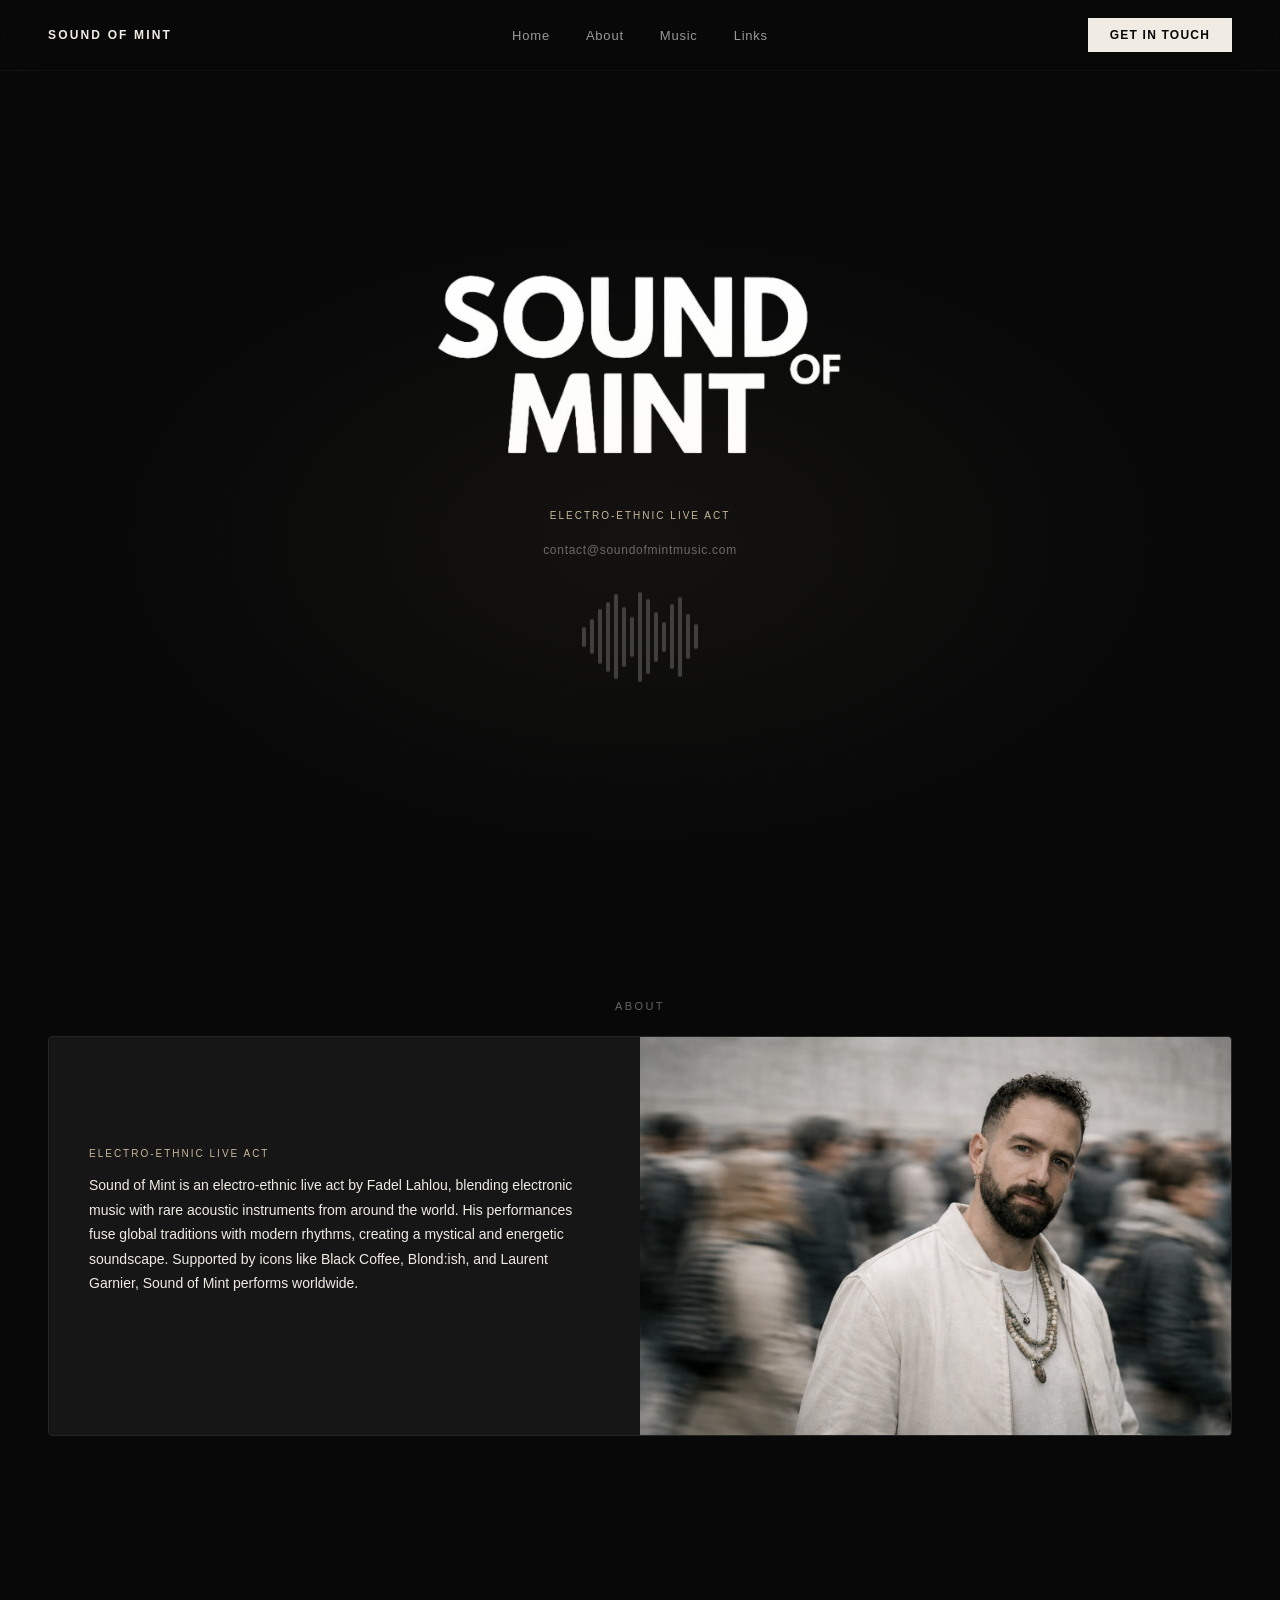
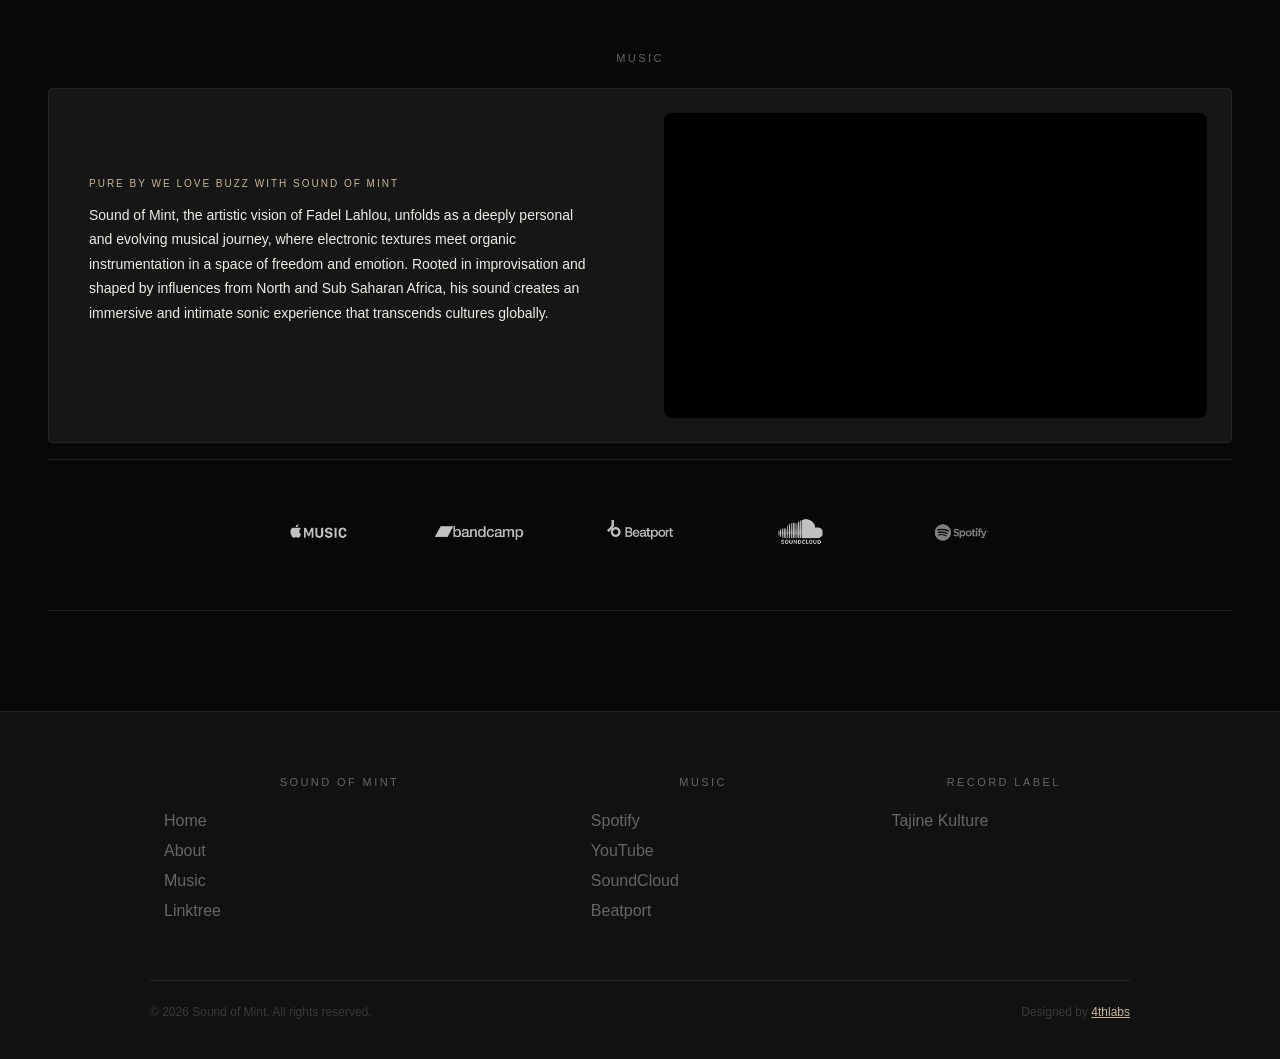
==== index.html @ 5bf294aa "Update index.html" ====
<!DOCTYPE html>
<html lang="en">
<head>
  <meta charset="UTF-8">
  <meta name="viewport" content="width=device-width, initial-scale=1.0">
  <title>Sound of Mint — Electro-Ethnic Live Act</title>
  <link rel="preconnect" href="[fonts.googleapis.com](https://fonts.googleapis.com)">
  <link href="[fonts.googleapis.com](https://fonts.googleapis.com/css2?family=Bebas+Neue&family=Syne:wght@400;600;700;800&family=DM+Sans:wght@300;400;500&display=swap)" rel="stylesheet">
  <style>
    :root {
      --black: #080808;
      --dark: #111111;
      --card: #161616;
      --border: #242424;
      --muted: #3a3a3a;
      --text-dim: #666;
      --text-mid: #999;
      --text: #cccccc;
      --white: #f0ece4;
      --accent: #c8b89a;
      --accent2: #a89070;
    }

    * { margin: 0; padding: 0; box-sizing: border-box; }
    html { scroll-behavior: smooth; }

    body {
      background: var(--black);
      color: var(--text);
      font-family: 'DM Sans', sans-serif;
      font-weight: 300;
      overflow-x: hidden;
    }

    /* Navigation */
    nav {
      position: fixed;
      top: 0; left: 0; right: 0;
      z-index: 100;
      display: flex;
      align-items: center;
      justify-content: space-between;
      padding: 18px 48px;
      backdrop-filter: blur(16px);
      border-bottom: 1px solid rgba(255,255,255,0.04);
    }

    .nav-logo {
      font-family: 'Syne', sans-serif;
      font-weight: 800;
      font-size: 12px;
      letter-spacing: 0.18em;
      text-transform: uppercase;
      color: var(--white);
    }

    .nav-links {
      display:flex;
      gap:36px;
      list-style:none;
      position:absolute;
      left:50%;
      transform:translateX(-50%);
    }

    .nav-links a {
      font-size: 13px;
      color: var(--text-mid);
      text-decoration: none;
      letter-spacing: 0.06em;
      transition: color 0.2s;
    }

    .nav-links a:hover { color: var(--white); }

    .nav-cta {
      font-family: 'Syne', sans-serif;
      font-size: 12px;
      font-weight: 700;
      letter-spacing: 0.1em;
      text-transform: uppercase;
      color: var(--black);
      background: var(--white);
      border: none;
      padding: 10px 22px;
      cursor: pointer;
      transition: background 0.2s;
    }

    .nav-cta:hover { background: var(--accent); }

    /* Hero Section */
    .hero {
      min-height: 100vh;
      display: flex;
      flex-direction: column;
      align-items: center;
      justify-content: center;
      text-align: center;
      padding: 120px 24px 80px;
      position: relative;
      overflow: hidden;
    }

    .hero::before {
      content: '';
      position: absolute;
      inset: 0;
      background: radial-gradient(ellipse 60% 50% at 50% 60%, rgba(200,184,154,0.06) 0%, transparent 70%);
      pointer-events: none;
    }

    .hero-logo{
      display:block;
      margin:0 auto 40px auto;
      max-width:420px;
      width:80%;
      height:auto;
    }

    .service-tag {
      font-size: 10px;
      letter-spacing: 0.2em;
      text-transform: uppercase;
      color: var(--accent);
      margin-bottom: 14px;
    }

    .hero-email {
      font-size: 12px;
      color: var(--text-dim);
      letter-spacing: 0.06em;
      margin-top: 8px;
    }

    .waveform-wrap {
      width: 100%;
      max-width: 700px;
      margin: 40px auto 0;
      display: flex;
      align-items: center;
      justify-content: center;
      gap: 4px;
      height: 80px;
    }

    .waveform-wrap .bar {
      width: 4px;
      border-radius: 2px;
      background: var(--muted);
      animation: wavePulse 1.4s ease-in-out infinite;
      transform-origin: bottom;
    }

    @keyframes wavePulse {
      0%, 100% { transform: scaleY(0.3); opacity: 0.4; }
      50% { transform: scaleY(1); opacity: 1; }
    }

    section { padding: 100px 48px; }

    .section-label {
      font-size: 11px;
      letter-spacing: 0.22em;
      text-transform: uppercase;
      color: var(--text-dim);
      margin-bottom: 24px;
      text-align: center;
    }

    .service-card {
      display: grid;
      grid-template-columns: 1fr 1fr;
      background: var(--card);
      border: 1px solid var(--border);
      border-radius: 4px;
      overflow: hidden;
      margin-bottom: 16px;
    }

    .service-content {
      padding: 48px 40px;
      display: flex;
      flex-direction: column;
      justify-content: center;
    }

    .service-card p {
      font-size: 14px;
      color: var(--white);
      line-height: 1.75;
      margin-bottom: 28px;
    }

    .service-image img {
      width: 100%;
      height: 100%;
      object-fit: cover;
      filter: grayscale(30%) contrast(1.1);
    }

    .music-video-wrap {
      display: flex;
      align-items: center;
      justify-content: center;
      padding: 24px;
    }

    .video-frame {
      width: 100%;
      aspect-ratio: 16 / 9;
      background: #000;
      border-radius: 8px;
      overflow: hidden;
      max-width: 900px;
    }

    .video-frame iframe {
      width: 100%;
      height: 100%;
      border: 0;
      display: block;
    }

    /* Logos Section */
    .logos-row {
      display: flex;
      justify-content: center;
      align-items: center;
      flex-wrap: wrap;
      gap: 48px;
      padding: 48px 0;
      border-top: 1px solid var(--border);
      border-bottom: 1px solid var(--border);
      text-align: center;
    }

    .logo-item {
      height: 50px;
      width: auto;
      max-width: 160px;
      object-fit: contain;
      opacity: 0.75;
      filter: grayscale(100%);
      transition: opacity 0.25s ease, filter 0.25s ease, transform 0.25s ease;
    }

    .logo-item:hover {
      opacity: 1;
      filter: grayscale(0%);
      transform: scale(1.06);
    }

    @media (max-width: 900px) {
      .logo-item { height: 36px; max-width: 130px; }
      .logos-row { gap: 32px; padding: 32px 0; }
      .service-card { grid-template-columns: 1fr; }
    }

    footer {
      background: var(--dark);
      border-top: 1px solid var(--border);
      padding: 64px 48px 40px;
    }

    .footer-inner {
      max-width: 980px;
      margin: 0 auto;
      display: grid;
      grid-template-columns: 1.5fr 1fr 1fr;
      gap: 48px;
      margin-bottom: 48px;
    }

    .footer-col ul { list-style: none; padding-left: 14px; }
    .footer-col li { margin-bottom: 12px; }
    .footer-col a { color: var(--text-dim); text-decoration: none; }
    .footer-col a:hover { color: var(--white); }

    .footer-bottom {
      max-width: 980px;
      margin: 0 auto;
      padding-top: 24px;
      border-top: 1px solid var(--border);
      display: flex;
      justify-content: space-between;
      align-items: center;
      flex-wrap: wrap;
      gap: 8px;
      font-size: 12px;
      color: var(--muted);
    }
  </style>
</head>
<body>
  <nav>
    <div class="nav-logo">Sound of Mint</div>
    <ul class="nav-links">
      <li><a href="#home">Home</a></li>
      <li><a href="#services">About</a></li>
      <li><a href="#about">Music</a></li>
      <li><a href="#contact">Links</a></li>
    </ul>
    <a href="mailto:contact@soundofmintmusic.com"><button class="nav-cta">Get in touch</button></a>
  </nav>

  <section class="hero" id="home">
    <img src="logo.png" alt="Sound of Mint Logo" class="hero-logo">
    <div class="service-tag">Electro-Ethnic Live Act</div>
    <p class="hero-email">contact@soundofmintmusic.com</p>
    <div class="waveform-wrap" id="waveform"></div>
  </section>

  <section id="services">
    <div class="section-label">About</div>
    <div class="service-card">
      <div class="service-content">
        <div class="service-tag">Electro-ethnic live act</div>
        <p>Sound of Mint is an electro-ethnic live act by Fadel Lahlou, blending electronic music with rare acoustic instruments from around the world. His performances fuse global traditions with modern rhythms, creating a mystical and energetic soundscape. Supported by icons like Black Coffee, Blond:ish, and Laurent Garnier, Sound of Mint performs worldwide.</p>
      </div>
      <div class="service-image"><img src="hero.jpg" alt="Sound of Mint live performance"></div>
    </div>
  </section>

  <section id="about">
    <div class="section-label">Music</div>
    <div class="service-card">
      <div class="service-content">
        <div class="service-tag">PURE by We Love Buzz with Sound of Mint</div>
        <p>Sound of Mint, the artistic vision of Fadel Lahlou, unfolds as a deeply personal and evolving musical journey, where electronic textures meet organic instrumentation in a space of freedom and emotion. Rooted in improvisation and shaped by influences from North and Sub Saharan Africa, his sound creates an immersive and intimate sonic experience that transcends cultures globally.</p>
      </div>

      <!-- ✅ YouTube video FIXED -->
      <div class="music-video-wrap">
        <div class="video-frame">
          <iframe
            src="[youtube.com](https://www.youtube.com/embed/8LpdvFeekeY?si=1sYmCp1GGV9LMG_S)"
            title="Sound of Mint Live performance (We Love Buzz)"
            frameborder="0"
            allow="accelerometer; autoplay; clipboard-write; encrypted-media; gyroscope; picture-in-picture; web-share"
            allowfullscreen>
          </iframe>
        </div>
      </div>
    </div>

    <div class="logos-row">
      <a href="[music.apple.com](https://music.apple.com/ke/artist/sound-of-mint/1411194972)" target="_blank"><img src="04.png" alt="Apple Music" class="logo-item"></a>
      <a href="[soundofmintmusic.bandcamp.com](https://soundofmintmusic.bandcamp.com/)" target="_blank"><img src="05.png" alt="Bandcamp" class="logo-item"></a>
      <a href="[beatport.com](https://www.beatport.com/artist/sound-of-mint/702845)" target="_blank"><img src="01.png" alt="Beatport" class="logo-item"></a>
      <a href="[soundcloud.com](https://soundcloud.com/soundofmint)" target="_blank"><img src="02.png" alt="SoundCloud" class="logo-item"></a>
      <a href="[open.spotify.com](https://open.spotify.com/artist/1YTxtF8PYrZhWBdqUE9cHz)" target="_blank"><img src="03.png" alt="Spotify" class="logo-item"></a>
    </div>
  </section>

  <footer id="contact">
    <div class="footer-inner">
      <div class="footer-col">
        <div class="section-label">Sound Of Mint</div>
        <ul>
          <li><a href="#home">Home</a></li>
          <li><a href="#services">About</a></li>
          <li><a href="#about">Music</a></li>
          <li><a href="[linktr.ee](https://linktr.ee/soundofmint)" target="_blank">Linktree</a></li>
        </ul>
      </div>
      <div class="footer-col">
        <div class="section-label">Music</div>
        <ul>
          <li><a href="[open.spotify.com](https://open.spotify.com/artist/1YTxtF8PYrZhWBdqUE9cHz)" target="_blank">Spotify</a></li>
          <li><a href="[youtube.com](https://www.youtube.com/c/SoundOfMint)" target="_blank">YouTube</a></li>
          <li><a href="[soundcloud.com](https://soundcloud.com/soundofmint)" target="_blank">SoundCloud</a></li>
          <li><a href="[beatport.com](https://www.beatport.com/artist/sound-of-mint/702845)" target="_blank">Beatport</a></li>
        </ul>
      </div>
      <div class="footer-col">
        <div class="section-label">Record Label</div>
        <ul><li><a href="[tajinekulture.com](https://tajinekulture.com)" target="_blank">Tajine Kulture</a></li></ul>
      </div>
    </div>
    <div class="footer-bottom">
      <p>© 2026 Sound of Mint. All rights reserved.</p>
      <p>Designed by <a href="[4thlabs.online](https://4thlabs.online)" target="_blank" style="color:#c8b89a;">4thlabs</a></p>
    </div>
  </footer>

  <script>
    const wf = document.getElementById('waveform');
    const heights = [20,35,55,70,85,60,40,90,75,50,30,65,80,45,25];
    heights.forEach((h,i)=>{
      const bar=document.createElement('div');
      bar.className='bar';
      bar.style.height=h+'px';
      bar.style.animationDelay=i*0.05+'s';
      wf.appendChild(bar);
    });
  </script>
</body>
</html>
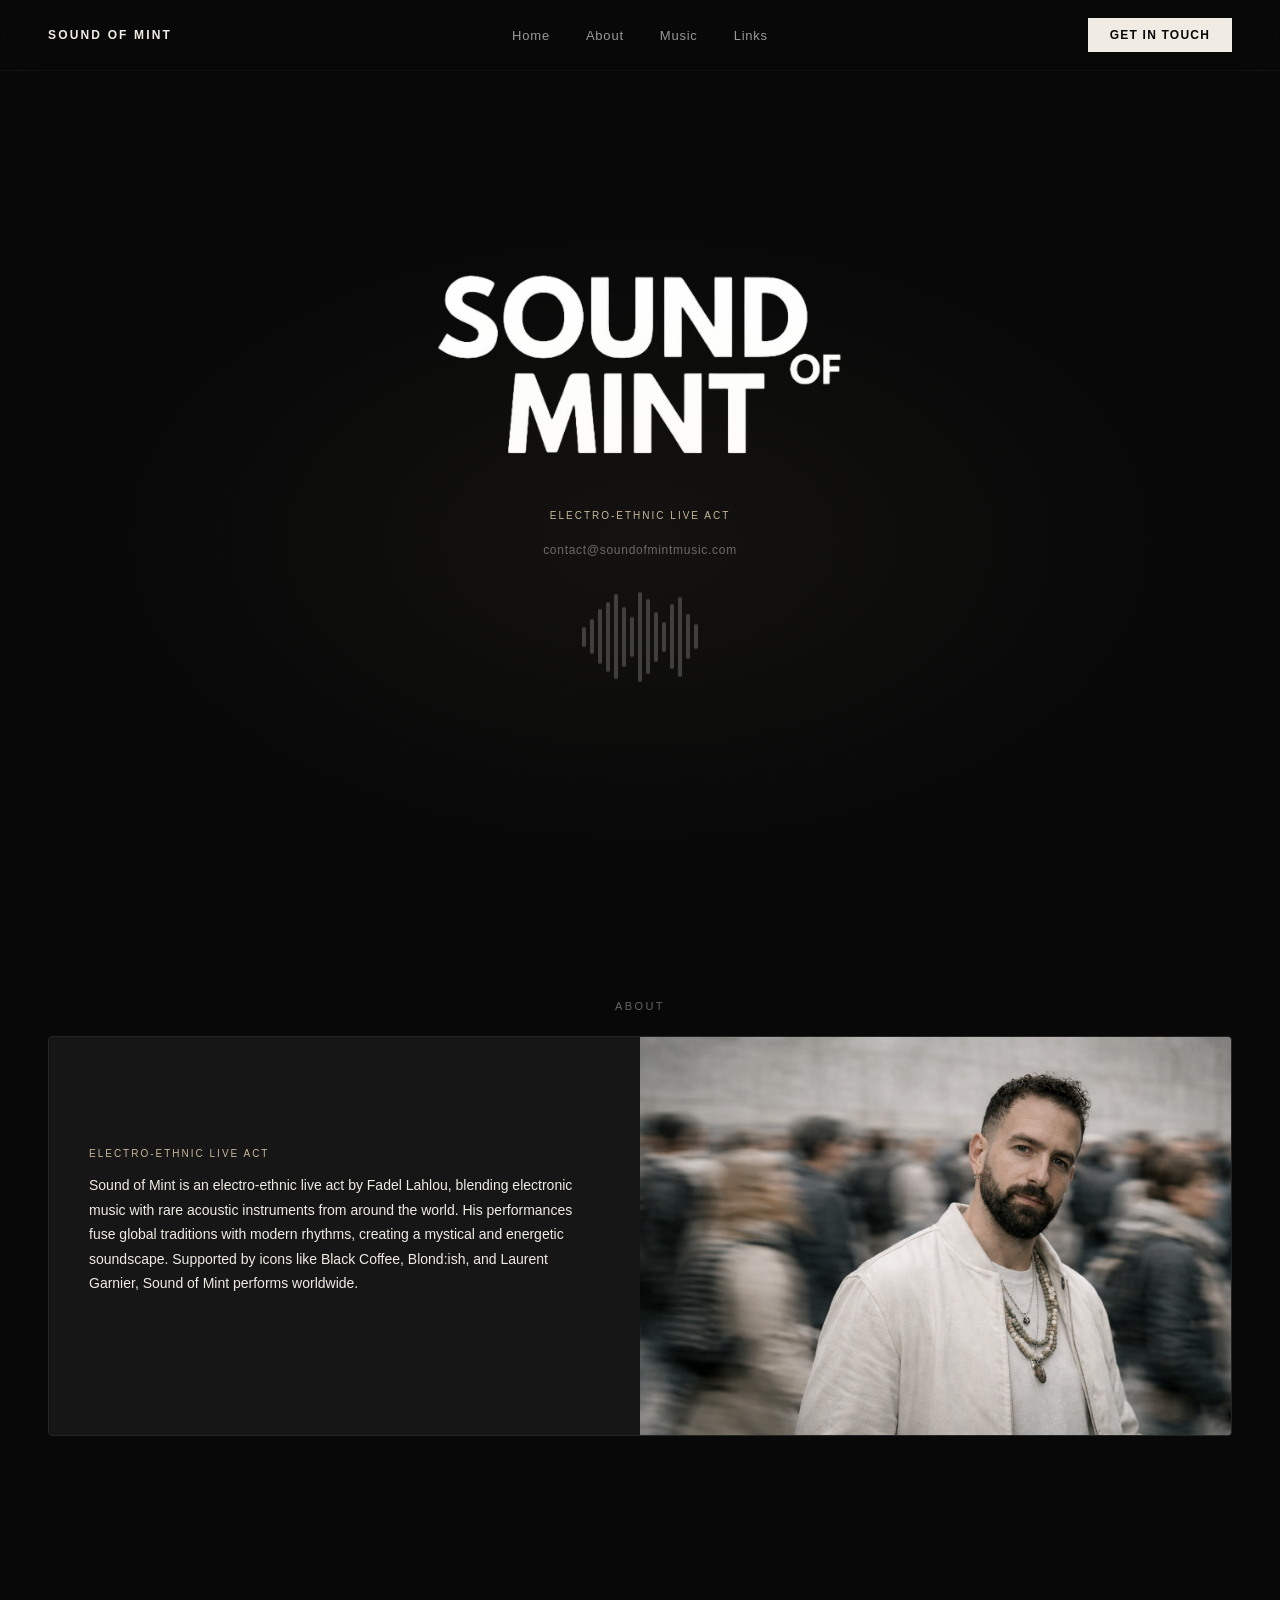
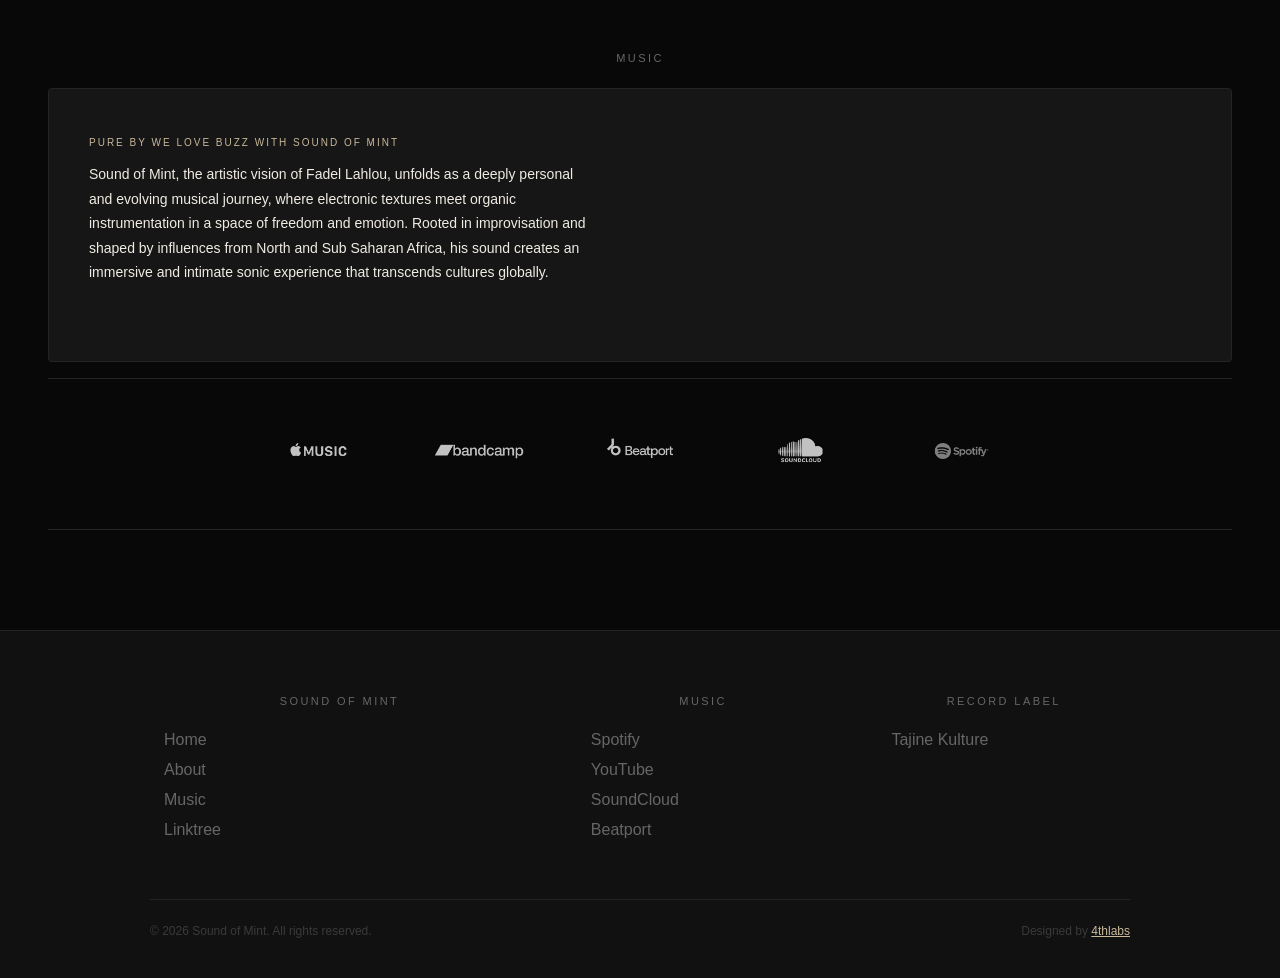
==== commit 61290a38: "Update index.html" ====
--- a/index.html
+++ b/index.html
@@ -329,17 +329,13 @@
         <div class="service-tag">PURE by We Love Buzz with Sound of Mint</div>
         <p>Sound of Mint, the artistic vision of Fadel Lahlou, unfolds as a deeply personal and evolving musical journey, where electronic textures meet organic instrumentation in a space of freedom and emotion. Rooted in improvisation and shaped by influences from North and Sub Saharan Africa, his sound creates an immersive and intimate sonic experience that transcends cultures globally.</p>
       </div>
-
-      <!-- ✅ YouTube video FIXED -->
-      <div class="music-video-wrap">
-        <div class="video-frame">
-          <iframe
-            src="[youtube.com](https://www.youtube.com/embed/8LpdvFeekeY?si=1sYmCp1GGV9LMG_S)"
-            title="Sound of Mint Live performance (We Love Buzz)"
-            frameborder="0"
-            allow="accelerometer; autoplay; clipboard-write; encrypted-media; gyroscope; picture-in-picture; web-share"
-            allowfullscreen>
-          </iframe>
+<iframe
+  src="https://www.youtube.com/embed/8LpdvFeekeY"
+  title="Sound of Mint Live performance (We Love Buzz)"
+  frameborder="0"
+  allow="accelerometer; autoplay; clipboard-write; encrypted-media; gyroscope; picture-in-picture; web-share"
+  allowfullscreen>
+</iframe>
         </div>
       </div>
     </div>
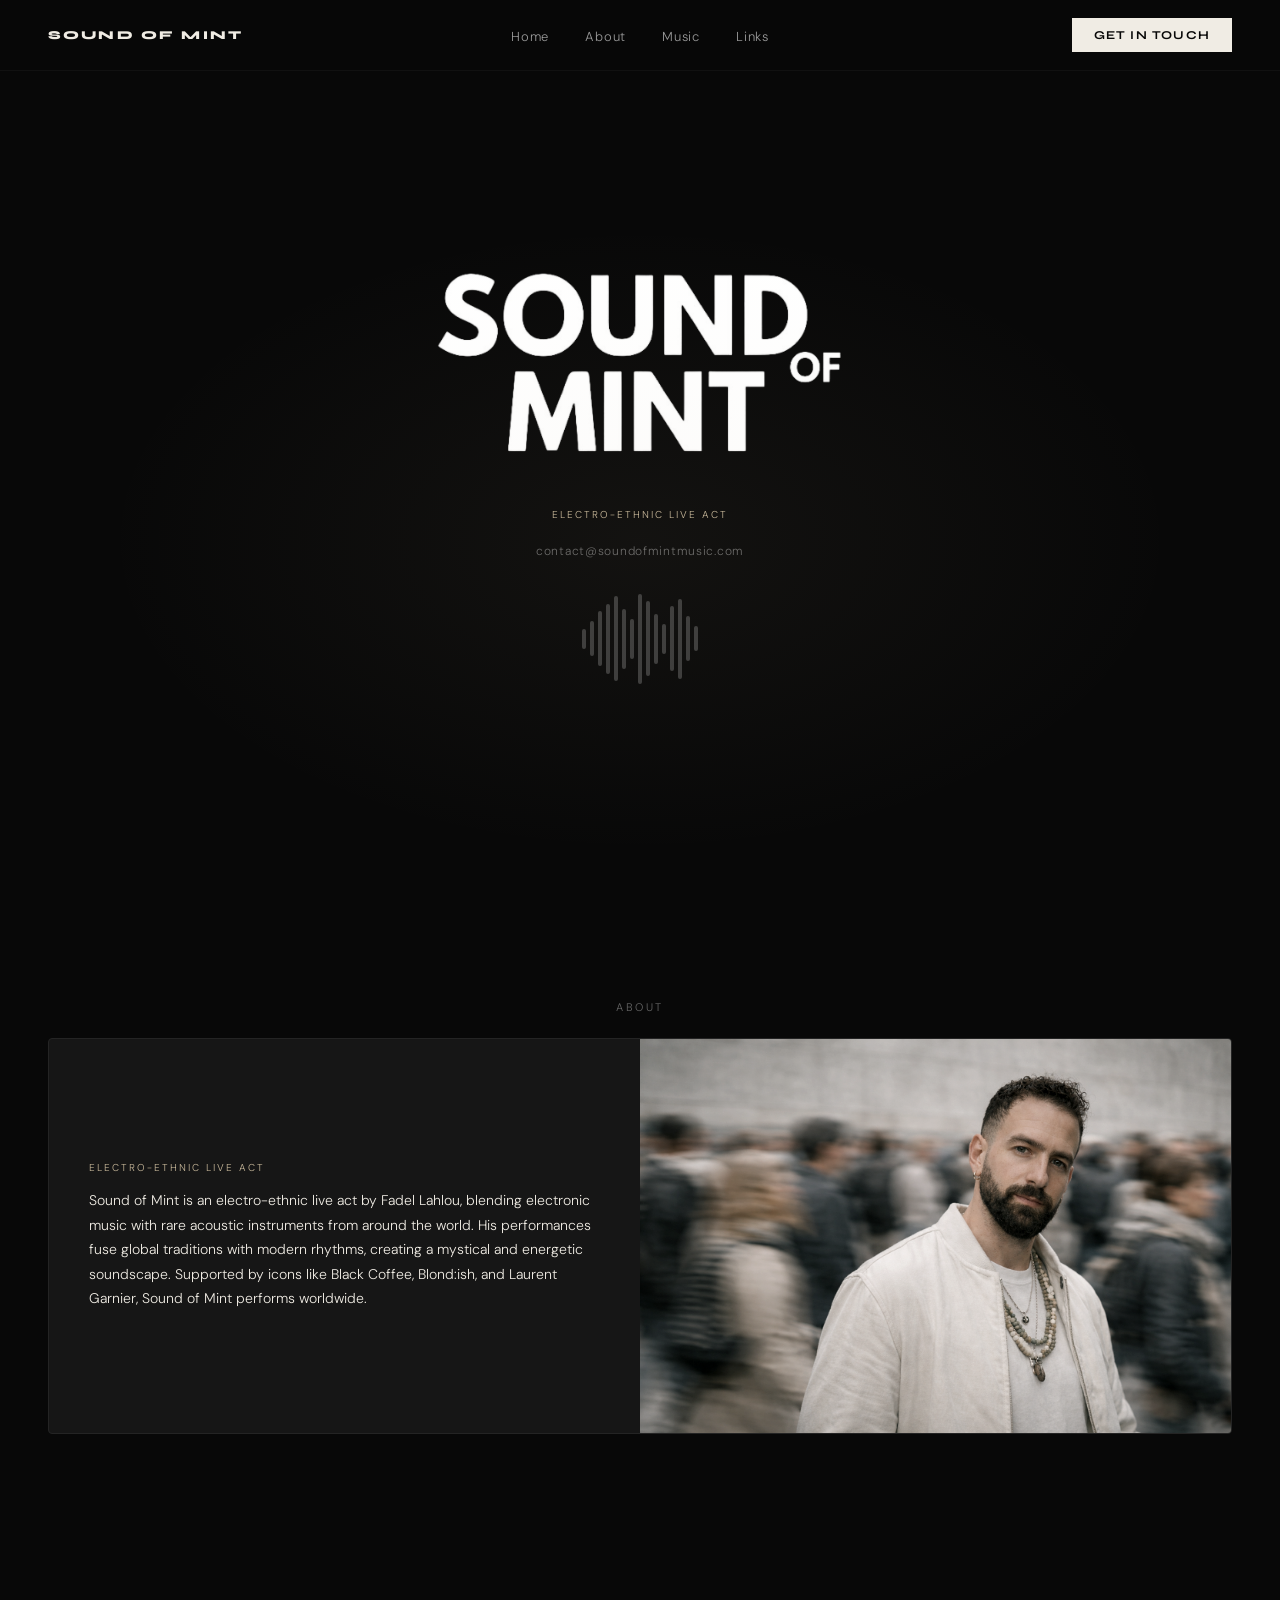
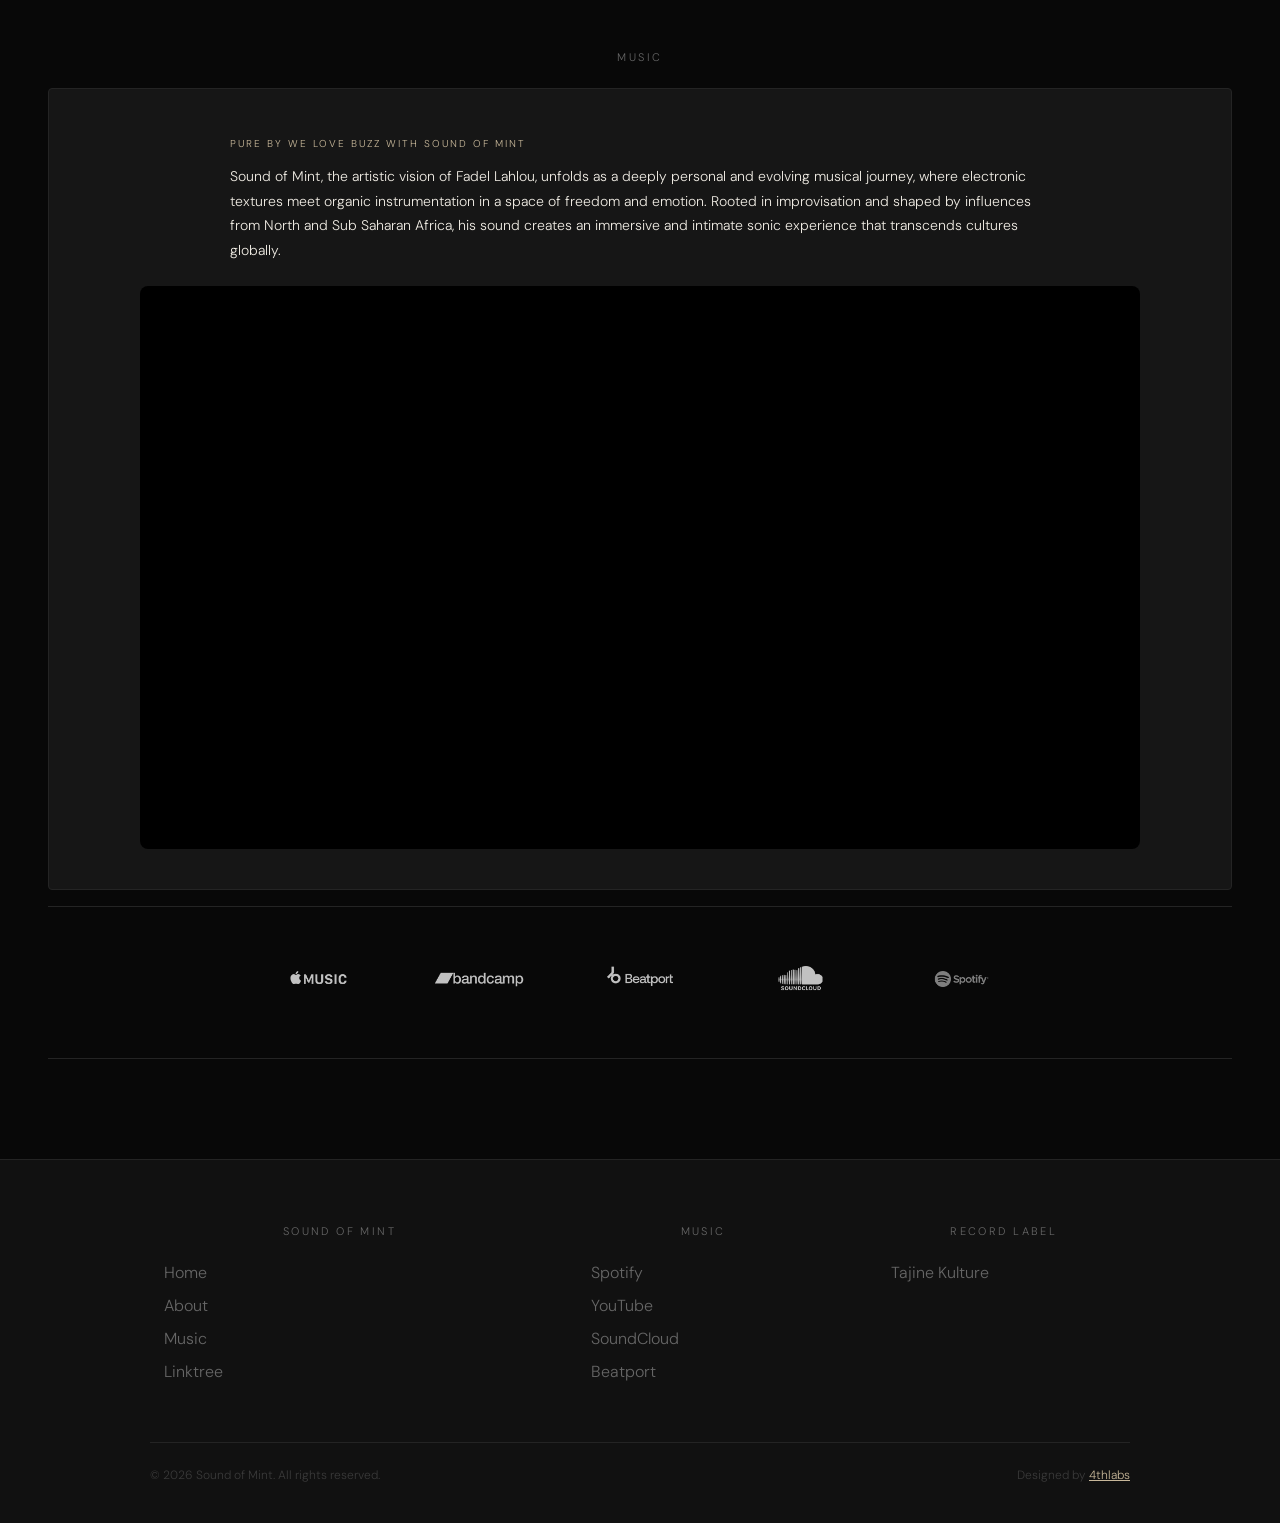
==== commit 8974d922: "Update index.html" ====
--- a/index.html
+++ b/index.html
@@ -3,9 +3,9 @@
 <head>
   <meta charset="UTF-8">
   <meta name="viewport" content="width=device-width, initial-scale=1.0">
-  <title>Sound of Mint — Electro-Ethnic Live Act</title>
-  <link rel="preconnect" href="[fonts.googleapis.com](https://fonts.googleapis.com)">
-  <link href="[fonts.googleapis.com](https://fonts.googleapis.com/css2?family=Bebas+Neue&family=Syne:wght@400;600;700;800&family=DM+Sans:wght@300;400;500&display=swap)" rel="stylesheet">
+  <title>Sound of Mint - Electro-Ethnic Live Act</title>
+  <link rel="preconnect" href="https://fonts.googleapis.com">
+  <link href="https://fonts.googleapis.com/css2?family=Bebas+Neue&family=Syne:wght@400;600;700;800&family=DM+Sans:wght@300;400;500&display=swap" rel="stylesheet">
   <style>
     :root {
       --black: #080808;
@@ -32,7 +32,6 @@
       overflow-x: hidden;
     }
 
-    /* Navigation */
     nav {
       position: fixed;
       top: 0; left: 0; right: 0;
@@ -43,6 +42,7 @@
       padding: 18px 48px;
       backdrop-filter: blur(16px);
       border-bottom: 1px solid rgba(255,255,255,0.04);
+      background: rgba(8, 8, 8, 0.7);
     }
 
     .nav-logo {
@@ -55,12 +55,12 @@
     }
 
     .nav-links {
-      display:flex;
-      gap:36px;
-      list-style:none;
-      position:absolute;
-      left:50%;
-      transform:translateX(-50%);
+      display: flex;
+      gap: 36px;
+      list-style: none;
+      position: absolute;
+      left: 50%;
+      transform: translateX(-50%);
     }
 
     .nav-links a {
@@ -89,7 +89,6 @@
 
     .nav-cta:hover { background: var(--accent); }
 
-    /* Hero Section */
     .hero {
       min-height: 100vh;
       display: flex;
@@ -110,12 +109,12 @@
       pointer-events: none;
     }
 
-    .hero-logo{
-      display:block;
-      margin:0 auto 40px auto;
-      max-width:420px;
-      width:80%;
-      height:auto;
+    .hero-logo {
+      display: block;
+      margin: 0 auto 40px auto;
+      max-width: 420px;
+      width: 80%;
+      height: auto;
     }
 
     .service-tag {
@@ -189,7 +188,7 @@
       font-size: 14px;
       color: var(--white);
       line-height: 1.75;
-      margin-bottom: 28px;
+      margin-bottom: 0;
     }
 
     .service-image img {
@@ -197,22 +196,34 @@
       height: 100%;
       object-fit: cover;
       filter: grayscale(30%) contrast(1.1);
+      display: block;
+    }
+
+    .music-card {
+      display: flex;
+      flex-direction: column;
+    }
+
+    .music-card .service-content {
+      max-width: 900px;
+      width: 100%;
+      margin: 0 auto;
+      padding-bottom: 24px;
     }
 
     .music-video-wrap {
-      display: flex;
-      align-items: center;
-      justify-content: center;
-      padding: 24px;
+      width: 100%;
+      padding: 0 40px 40px;
     }
 
     .video-frame {
       width: 100%;
+      max-width: 1000px;
+      margin: 0 auto;
       aspect-ratio: 16 / 9;
       background: #000;
       border-radius: 8px;
       overflow: hidden;
-      max-width: 900px;
     }
 
     .video-frame iframe {
@@ -222,7 +233,6 @@
       display: block;
     }
 
-    /* Logos Section */
     .logos-row {
       display: flex;
       justify-content: center;
@@ -251,12 +261,6 @@
       transform: scale(1.06);
     }
 
-    @media (max-width: 900px) {
-      .logo-item { height: 36px; max-width: 130px; }
-      .logos-row { gap: 32px; padding: 32px 0; }
-      .service-card { grid-template-columns: 1fr; }
-    }
-
     footer {
       background: var(--dark);
       border-top: 1px solid var(--border);
@@ -265,11 +269,10 @@
 
     .footer-inner {
       max-width: 980px;
-      margin: 0 auto;
+      margin: 0 auto 48px;
       display: grid;
       grid-template-columns: 1.5fr 1fr 1fr;
       gap: 48px;
-      margin-bottom: 48px;
     }
 
     .footer-col ul { list-style: none; padding-left: 14px; }
@@ -289,6 +292,69 @@
       gap: 8px;
       font-size: 12px;
       color: var(--muted);
+    }
+
+    @media (max-width: 900px) {
+      nav {
+        padding: 18px 20px;
+      }
+
+      .nav-links {
+        position: static;
+        transform: none;
+        gap: 20px;
+      }
+
+      .service-card {
+        grid-template-columns: 1fr;
+      }
+
+      .music-video-wrap {
+        padding: 0 20px 20px;
+      }
+
+      .logo-item {
+        height: 36px;
+        max-width: 130px;
+      }
+
+      .logos-row {
+        gap: 32px;
+        padding: 32px 0;
+      }
+
+      .footer-inner {
+        grid-template-columns: 1fr;
+        gap: 28px;
+      }
+    }
+
+    @media (max-width: 640px) {
+      nav {
+        flex-direction: column;
+        gap: 16px;
+      }
+
+      .nav-links {
+        flex-wrap: wrap;
+        justify-content: center;
+      }
+
+      section {
+        padding: 80px 20px;
+      }
+
+      .service-content {
+        padding: 32px 24px;
+      }
+
+      .music-card .service-content {
+        padding: 32px 24px 20px;
+      }
+
+      .nav-cta {
+        padding: 10px 18px;
+      }
     }
   </style>
 </head>
@@ -301,7 +367,9 @@
       <li><a href="#about">Music</a></li>
       <li><a href="#contact">Links</a></li>
     </ul>
-    <a href="mailto:contact@soundofmintmusic.com"><button class="nav-cta">Get in touch</button></a>
+    <a href="mailto:contact@soundofmintmusic.com">
+      <button class="nav-cta">Get in touch</button>
+    </a>
   </nav>
 
   <section class="hero" id="home">
@@ -318,34 +386,38 @@
         <div class="service-tag">Electro-ethnic live act</div>
         <p>Sound of Mint is an electro-ethnic live act by Fadel Lahlou, blending electronic music with rare acoustic instruments from around the world. His performances fuse global traditions with modern rhythms, creating a mystical and energetic soundscape. Supported by icons like Black Coffee, Blond:ish, and Laurent Garnier, Sound of Mint performs worldwide.</p>
       </div>
-      <div class="service-image"><img src="hero.jpg" alt="Sound of Mint live performance"></div>
+      <div class="service-image">
+        <img src="hero.jpg" alt="Sound of Mint live performance">
+      </div>
     </div>
   </section>
 
   <section id="about">
     <div class="section-label">Music</div>
-    <div class="service-card">
+    <div class="service-card music-card">
       <div class="service-content">
         <div class="service-tag">PURE by We Love Buzz with Sound of Mint</div>
         <p>Sound of Mint, the artistic vision of Fadel Lahlou, unfolds as a deeply personal and evolving musical journey, where electronic textures meet organic instrumentation in a space of freedom and emotion. Rooted in improvisation and shaped by influences from North and Sub Saharan Africa, his sound creates an immersive and intimate sonic experience that transcends cultures globally.</p>
       </div>
-<iframe
-  src="https://www.youtube.com/embed/8LpdvFeekeY"
-  title="Sound of Mint Live performance (We Love Buzz)"
-  frameborder="0"
-  allow="accelerometer; autoplay; clipboard-write; encrypted-media; gyroscope; picture-in-picture; web-share"
-  allowfullscreen>
-</iframe>
+
+      <div class="music-video-wrap">
+        <div class="video-frame">
+          <iframe
+            src="https://www.youtube.com/embed/8LpdvFeekeY?rel=0"
+            title="Sound of Mint Live performance (We Love Buzz)"
+            allow="accelerometer; autoplay; clipboard-write; encrypted-media; gyroscope; picture-in-picture; web-share"
+            allowfullscreen>
+          </iframe>
         </div>
       </div>
     </div>
 
     <div class="logos-row">
-      <a href="[music.apple.com](https://music.apple.com/ke/artist/sound-of-mint/1411194972)" target="_blank"><img src="04.png" alt="Apple Music" class="logo-item"></a>
-      <a href="[soundofmintmusic.bandcamp.com](https://soundofmintmusic.bandcamp.com/)" target="_blank"><img src="05.png" alt="Bandcamp" class="logo-item"></a>
-      <a href="[beatport.com](https://www.beatport.com/artist/sound-of-mint/702845)" target="_blank"><img src="01.png" alt="Beatport" class="logo-item"></a>
-      <a href="[soundcloud.com](https://soundcloud.com/soundofmint)" target="_blank"><img src="02.png" alt="SoundCloud" class="logo-item"></a>
-      <a href="[open.spotify.com](https://open.spotify.com/artist/1YTxtF8PYrZhWBdqUE9cHz)" target="_blank"><img src="03.png" alt="Spotify" class="logo-item"></a>
+      <a href="https://music.apple.com/ke/artist/sound-of-mint/1411194972" target="_blank" rel="noopener noreferrer"><img src="04.png" alt="Apple Music" class="logo-item"></a>
+      <a href="https://soundofmintmusic.bandcamp.com/" target="_blank" rel="noopener noreferrer"><img src="05.png" alt="Bandcamp" class="logo-item"></a>
+      <a href="https://www.beatport.com/artist/sound-of-mint/702845" target="_blank" rel="noopener noreferrer"><img src="01.png" alt="Beatport" class="logo-item"></a>
+      <a href="https://soundcloud.com/soundofmint" target="_blank" rel="noopener noreferrer"><img src="02.png" alt="SoundCloud" class="logo-item"></a>
+      <a href="https://open.spotify.com/artist/1YTxtF8PYrZhWBdqUE9cHz" target="_blank" rel="noopener noreferrer"><img src="03.png" alt="Spotify" class="logo-item"></a>
     </div>
   </section>
 
@@ -357,37 +429,43 @@
           <li><a href="#home">Home</a></li>
           <li><a href="#services">About</a></li>
           <li><a href="#about">Music</a></li>
-          <li><a href="[linktr.ee](https://linktr.ee/soundofmint)" target="_blank">Linktree</a></li>
+          <li><a href="https://linktr.ee/soundofmint" target="_blank" rel="noopener noreferrer">Linktree</a></li>
         </ul>
       </div>
+
       <div class="footer-col">
         <div class="section-label">Music</div>
         <ul>
-          <li><a href="[open.spotify.com](https://open.spotify.com/artist/1YTxtF8PYrZhWBdqUE9cHz)" target="_blank">Spotify</a></li>
-          <li><a href="[youtube.com](https://www.youtube.com/c/SoundOfMint)" target="_blank">YouTube</a></li>
-          <li><a href="[soundcloud.com](https://soundcloud.com/soundofmint)" target="_blank">SoundCloud</a></li>
-          <li><a href="[beatport.com](https://www.beatport.com/artist/sound-of-mint/702845)" target="_blank">Beatport</a></li>
+          <li><a href="https://open.spotify.com/artist/1YTxtF8PYrZhWBdqUE9cHz" target="_blank" rel="noopener noreferrer">Spotify</a></li>
+          <li><a href="https://www.youtube.com/c/SoundOfMint" target="_blank" rel="noopener noreferrer">YouTube</a></li>
+          <li><a href="https://soundcloud.com/soundofmint" target="_blank" rel="noopener noreferrer">SoundCloud</a></li>
+          <li><a href="https://www.beatport.com/artist/sound-of-mint/702845" target="_blank" rel="noopener noreferrer">Beatport</a></li>
         </ul>
       </div>
+
       <div class="footer-col">
         <div class="section-label">Record Label</div>
-        <ul><li><a href="[tajinekulture.com](https://tajinekulture.com)" target="_blank">Tajine Kulture</a></li></ul>
+        <ul>
+          <li><a href="https://tajinekulture.com" target="_blank" rel="noopener noreferrer">Tajine Kulture</a></li>
+        </ul>
       </div>
     </div>
+
     <div class="footer-bottom">
       <p>© 2026 Sound of Mint. All rights reserved.</p>
-      <p>Designed by <a href="[4thlabs.online](https://4thlabs.online)" target="_blank" style="color:#c8b89a;">4thlabs</a></p>
+      <p>Designed by <a href="https://4thlabs.online" target="_blank" rel="noopener noreferrer" style="color:#c8b89a;">4thlabs</a></p>
     </div>
   </footer>
 
   <script>
     const wf = document.getElementById('waveform');
-    const heights = [20,35,55,70,85,60,40,90,75,50,30,65,80,45,25];
-    heights.forEach((h,i)=>{
-      const bar=document.createElement('div');
-      bar.className='bar';
-      bar.style.height=h+'px';
-      bar.style.animationDelay=i*0.05+'s';
+    const heights = [20, 35, 55, 70, 85, 60, 40, 90, 75, 50, 30, 65, 80, 45, 25];
+
+    heights.forEach((h, i) => {
+      const bar = document.createElement('div');
+      bar.className = 'bar';
+      bar.style.height = h + 'px';
+      bar.style.animationDelay = i * 0.05 + 's';
       wf.appendChild(bar);
     });
   </script>
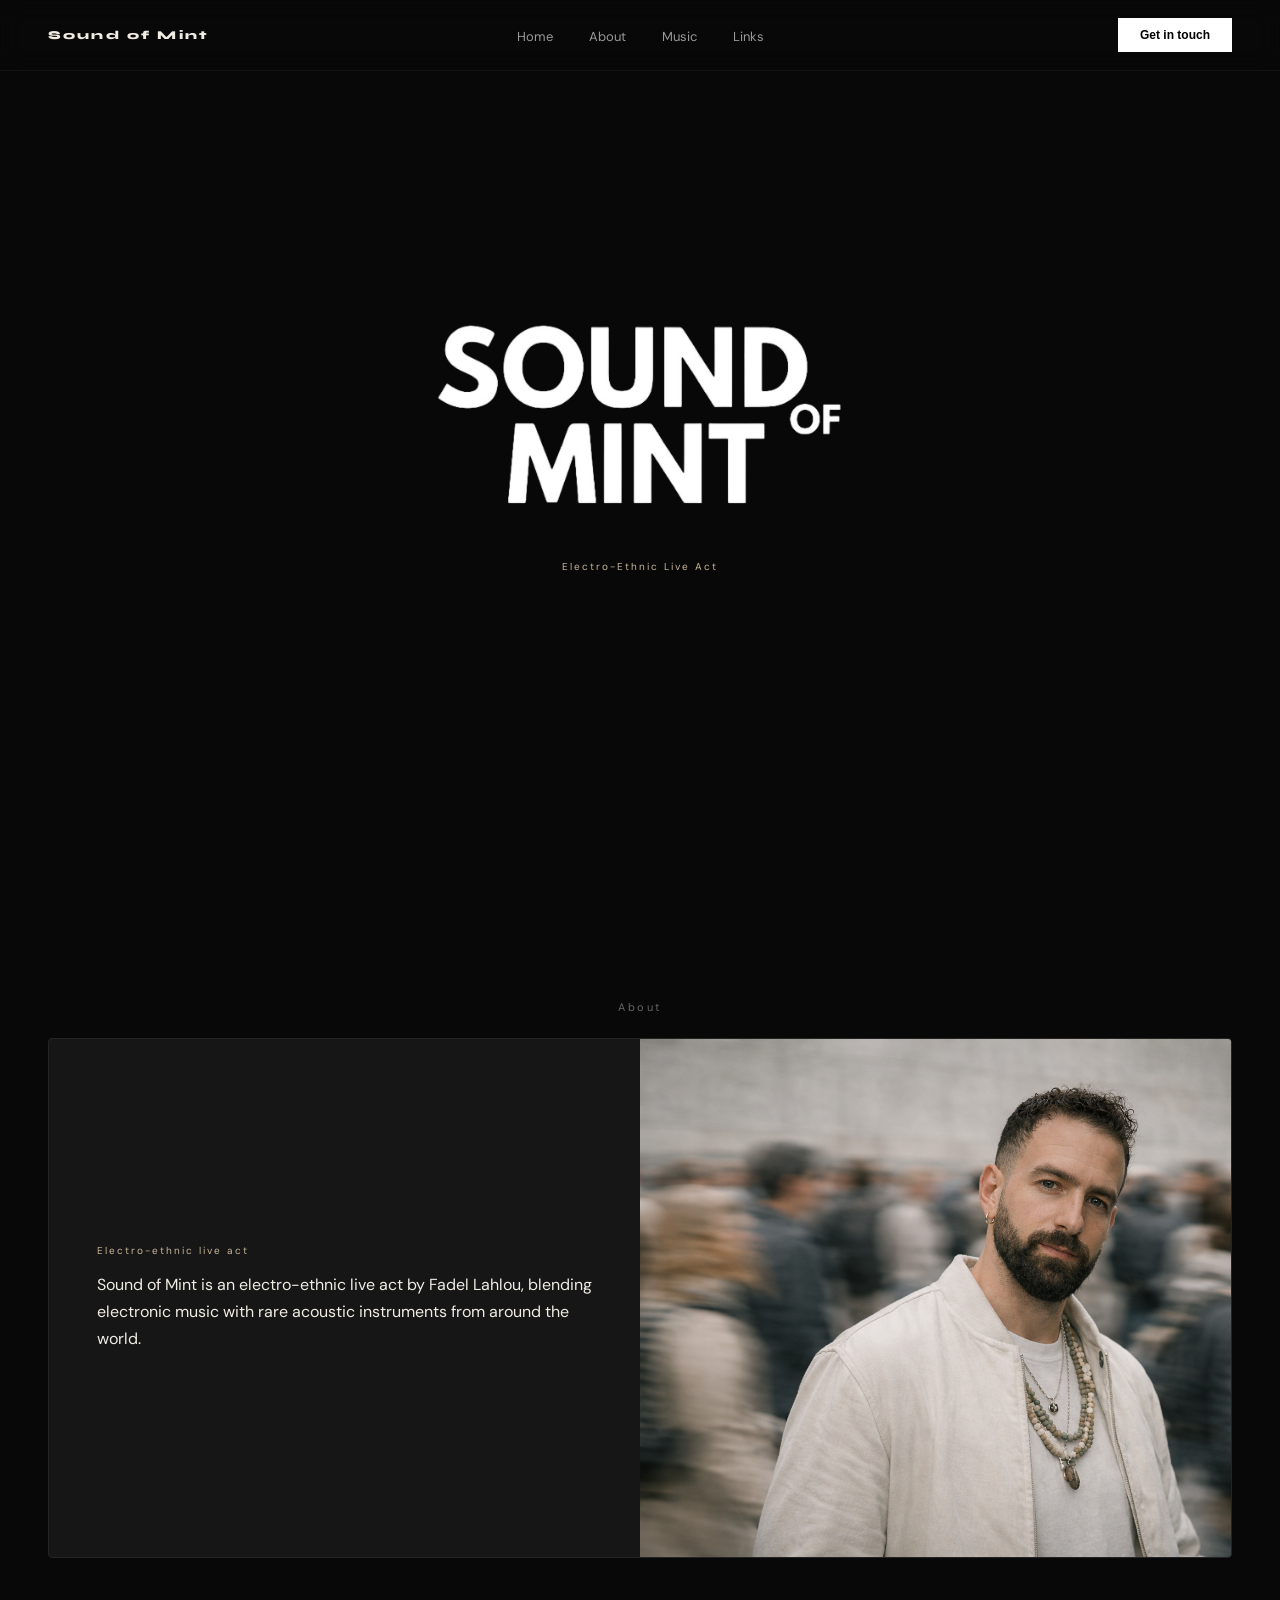
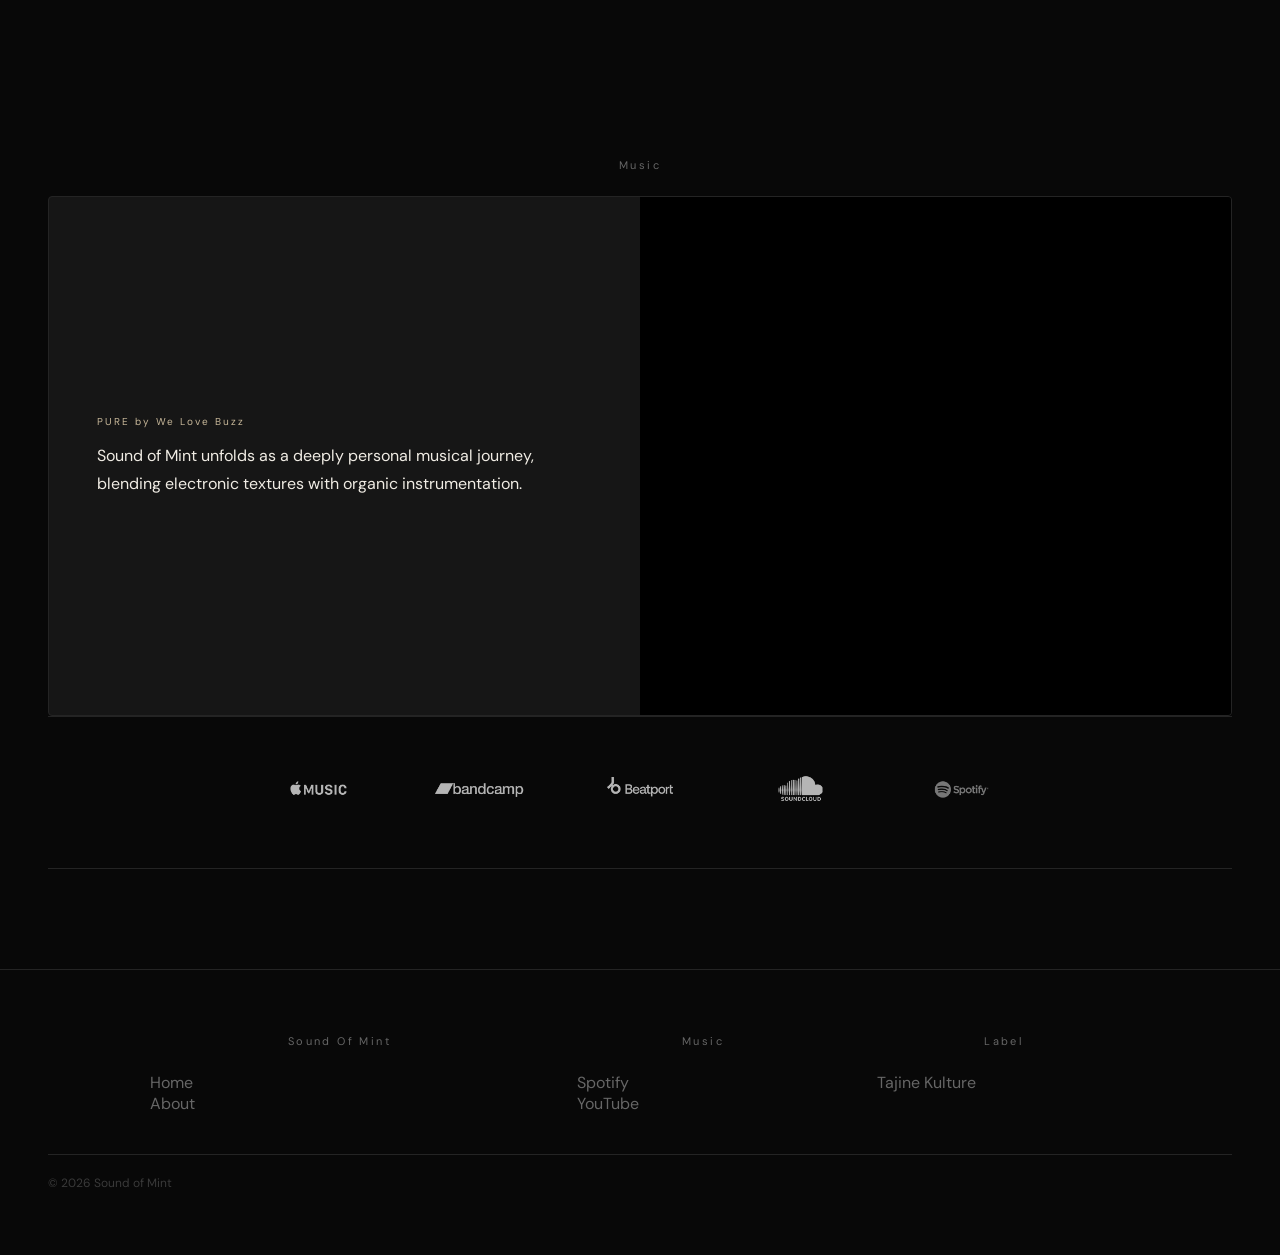
==== commit 0acd9724: "Update index.html" ====
--- a/index.html
+++ b/index.html
@@ -4,8 +4,10 @@
   <meta charset="UTF-8">
   <meta name="viewport" content="width=device-width, initial-scale=1.0">
   <title>Sound of Mint - Electro-Ethnic Live Act</title>
+
   <link rel="preconnect" href="https://fonts.googleapis.com">
-  <link href="https://fonts.googleapis.com/css2?family=Bebas+Neue&family=Syne:wght@400;600;700;800&family=DM+Sans:wght@300;400;500&display=swap" rel="stylesheet">
+  <link href="https://fonts.googleapis.com/css2?family=Syne:wght@400;600;700;800&family=DM+Sans:wght@300;400;500&display=swap" rel="stylesheet">
+
   <style>
     :root {
       --black: #080808;
@@ -18,456 +20,308 @@
       --text: #cccccc;
       --white: #f0ece4;
       --accent: #c8b89a;
-      --accent2: #a89070;
-    }
-
-    * { margin: 0; padding: 0; box-sizing: border-box; }
-    html { scroll-behavior: smooth; }
+    }
+
+    * { margin:0; padding:0; box-sizing:border-box; }
 
     body {
       background: var(--black);
       color: var(--text);
       font-family: 'DM Sans', sans-serif;
-      font-weight: 300;
-      overflow-x: hidden;
     }
 
     nav {
       position: fixed;
-      top: 0; left: 0; right: 0;
-      z-index: 100;
-      display: flex;
-      align-items: center;
-      justify-content: space-between;
-      padding: 18px 48px;
-      backdrop-filter: blur(16px);
-      border-bottom: 1px solid rgba(255,255,255,0.04);
-      background: rgba(8, 8, 8, 0.7);
+      top:0; left:0; right:0;
+      display:flex;
+      justify-content:space-between;
+      align-items:center;
+      padding:18px 48px;
+      backdrop-filter: blur(12px);
+      border-bottom:1px solid rgba(255,255,255,0.05);
+      z-index:100;
     }
 
     .nav-logo {
-      font-family: 'Syne', sans-serif;
-      font-weight: 800;
-      font-size: 12px;
-      letter-spacing: 0.18em;
-      text-transform: uppercase;
-      color: var(--white);
+      font-family:'Syne';
+      font-weight:800;
+      font-size:12px;
+      letter-spacing:.18em;
+      color:var(--white);
     }
 
     .nav-links {
-      display: flex;
-      gap: 36px;
-      list-style: none;
-      position: absolute;
-      left: 50%;
-      transform: translateX(-50%);
+      display:flex;
+      gap:36px;
+      list-style:none;
+      position:absolute;
+      left:50%;
+      transform:translateX(-50%);
     }
 
     .nav-links a {
-      font-size: 13px;
-      color: var(--text-mid);
-      text-decoration: none;
-      letter-spacing: 0.06em;
-      transition: color 0.2s;
-    }
-
-    .nav-links a:hover { color: var(--white); }
+      color:var(--text-mid);
+      text-decoration:none;
+      font-size:13px;
+    }
+
+    .nav-links a:hover { color:white; }
 
     .nav-cta {
-      font-family: 'Syne', sans-serif;
-      font-size: 12px;
-      font-weight: 700;
-      letter-spacing: 0.1em;
-      text-transform: uppercase;
-      color: var(--black);
-      background: var(--white);
-      border: none;
-      padding: 10px 22px;
-      cursor: pointer;
-      transition: background 0.2s;
-    }
-
-    .nav-cta:hover { background: var(--accent); }
+      background:white;
+      color:black;
+      border:none;
+      padding:10px 22px;
+      font-size:12px;
+      font-weight:700;
+      cursor:pointer;
+    }
+
+    section { padding:100px 48px; }
 
     .hero {
-      min-height: 100vh;
-      display: flex;
-      flex-direction: column;
-      align-items: center;
-      justify-content: center;
-      text-align: center;
-      padding: 120px 24px 80px;
-      position: relative;
-      overflow: hidden;
-    }
-
-    .hero::before {
-      content: '';
-      position: absolute;
-      inset: 0;
-      background: radial-gradient(ellipse 60% 50% at 50% 60%, rgba(200,184,154,0.06) 0%, transparent 70%);
-      pointer-events: none;
+      min-height:100vh;
+      display:flex;
+      flex-direction:column;
+      align-items:center;
+      justify-content:center;
+      text-align:center;
     }
 
     .hero-logo {
-      display: block;
-      margin: 0 auto 40px auto;
-      max-width: 420px;
-      width: 80%;
-      height: auto;
+      max-width:420px;
+      width:80%;
+      margin-bottom:40px;
     }
 
     .service-tag {
-      font-size: 10px;
-      letter-spacing: 0.2em;
-      text-transform: uppercase;
-      color: var(--accent);
-      margin-bottom: 14px;
-    }
-
-    .hero-email {
-      font-size: 12px;
-      color: var(--text-dim);
-      letter-spacing: 0.06em;
-      margin-top: 8px;
-    }
-
-    .waveform-wrap {
-      width: 100%;
-      max-width: 700px;
-      margin: 40px auto 0;
-      display: flex;
-      align-items: center;
-      justify-content: center;
-      gap: 4px;
-      height: 80px;
-    }
-
-    .waveform-wrap .bar {
-      width: 4px;
-      border-radius: 2px;
-      background: var(--muted);
-      animation: wavePulse 1.4s ease-in-out infinite;
-      transform-origin: bottom;
-    }
-
-    @keyframes wavePulse {
-      0%, 100% { transform: scaleY(0.3); opacity: 0.4; }
-      50% { transform: scaleY(1); opacity: 1; }
-    }
-
-    section { padding: 100px 48px; }
+      font-size:10px;
+      letter-spacing:.2em;
+      color:var(--accent);
+      margin-bottom:14px;
+    }
 
     .section-label {
-      font-size: 11px;
-      letter-spacing: 0.22em;
-      text-transform: uppercase;
-      color: var(--text-dim);
-      margin-bottom: 24px;
-      text-align: center;
-    }
+      text-align:center;
+      margin-bottom:24px;
+      font-size:11px;
+      letter-spacing:.22em;
+      color:var(--text-dim);
+    }
+
+    /* CARD */
 
     .service-card {
-      display: grid;
-      grid-template-columns: 1fr 1fr;
-      background: var(--card);
-      border: 1px solid var(--border);
-      border-radius: 4px;
-      overflow: hidden;
-      margin-bottom: 16px;
+      display:grid;
+      grid-template-columns:1fr 1fr;
+      background:var(--card);
+      border:1px solid var(--border);
+      border-radius:4px;
+      overflow:hidden;
+      min-height:520px;
     }
 
     .service-content {
-      padding: 48px 40px;
-      display: flex;
-      flex-direction: column;
-      justify-content: center;
-    }
-
-    .service-card p {
-      font-size: 14px;
-      color: var(--white);
-      line-height: 1.75;
-      margin-bottom: 0;
+      padding:56px 48px;
+      display:flex;
+      flex-direction:column;
+      justify-content:center;
+    }
+
+    .service-content p {
+      line-height:1.7;
+      color:var(--white);
     }
 
     .service-image img {
-      width: 100%;
-      height: 100%;
-      object-fit: cover;
-      filter: grayscale(30%) contrast(1.1);
-      display: block;
-    }
-
-    .music-card {
-      display: flex;
-      flex-direction: column;
-    }
-
-    .music-card .service-content {
-      max-width: 900px;
-      width: 100%;
-      margin: 0 auto;
-      padding-bottom: 24px;
-    }
+      width:100%;
+      height:100%;
+      object-fit:cover;
+    }
+
+    /* VIDEO RIGHT SIDE */
 
     .music-video-wrap {
-      width: 100%;
-      padding: 0 40px 40px;
+      position:relative;
+      width:100%;
+      height:100%;
+      background:black;
     }
 
     .video-frame {
-      width: 100%;
-      max-width: 1000px;
-      margin: 0 auto;
-      aspect-ratio: 16 / 9;
-      background: #000;
-      border-radius: 8px;
-      overflow: hidden;
+      position:absolute;
+      inset:0;
     }
 
     .video-frame iframe {
-      width: 100%;
-      height: 100%;
-      border: 0;
-      display: block;
-    }
+      width:100%;
+      height:100%;
+      border:0;
+    }
+
+    /* LOGOS */
 
     .logos-row {
-      display: flex;
-      justify-content: center;
-      align-items: center;
-      flex-wrap: wrap;
-      gap: 48px;
-      padding: 48px 0;
-      border-top: 1px solid var(--border);
-      border-bottom: 1px solid var(--border);
-      text-align: center;
+      display:flex;
+      justify-content:center;
+      gap:48px;
+      padding:48px 0;
+      border-top:1px solid var(--border);
+      border-bottom:1px solid var(--border);
+      flex-wrap:wrap;
     }
 
     .logo-item {
-      height: 50px;
-      width: auto;
-      max-width: 160px;
-      object-fit: contain;
-      opacity: 0.75;
-      filter: grayscale(100%);
-      transition: opacity 0.25s ease, filter 0.25s ease, transform 0.25s ease;
+      height:50px;
+      opacity:.7;
+      filter:grayscale(100%);
+      transition:.3s;
     }
 
     .logo-item:hover {
-      opacity: 1;
-      filter: grayscale(0%);
-      transform: scale(1.06);
+      opacity:1;
+      filter:none;
+      transform:scale(1.05);
     }
 
     footer {
-      background: var(--dark);
-      border-top: 1px solid var(--border);
-      padding: 64px 48px 40px;
+      padding:64px 48px;
+      border-top:1px solid var(--border);
     }
 
     .footer-inner {
-      max-width: 980px;
-      margin: 0 auto 48px;
-      display: grid;
-      grid-template-columns: 1.5fr 1fr 1fr;
-      gap: 48px;
-    }
-
-    .footer-col ul { list-style: none; padding-left: 14px; }
-    .footer-col li { margin-bottom: 12px; }
-    .footer-col a { color: var(--text-dim); text-decoration: none; }
-    .footer-col a:hover { color: var(--white); }
+      display:grid;
+      grid-template-columns:1.5fr 1fr 1fr;
+      gap:48px;
+      max-width:980px;
+      margin:0 auto;
+    }
+
+    .footer-col ul { list-style:none; }
+
+    .footer-col a {
+      color:var(--text-dim);
+      text-decoration:none;
+    }
+
+    .footer-col a:hover { color:white; }
 
     .footer-bottom {
-      max-width: 980px;
-      margin: 0 auto;
-      padding-top: 24px;
-      border-top: 1px solid var(--border);
-      display: flex;
-      justify-content: space-between;
-      align-items: center;
-      flex-wrap: wrap;
-      gap: 8px;
-      font-size: 12px;
-      color: var(--muted);
-    }
-
-    @media (max-width: 900px) {
-      nav {
-        padding: 18px 20px;
+      margin-top:40px;
+      border-top:1px solid var(--border);
+      padding-top:20px;
+      display:flex;
+      justify-content:space-between;
+      font-size:12px;
+      color:var(--muted);
+    }
+
+    /* MOBILE */
+
+    @media(max-width:900px) {
+      .service-card {
+        grid-template-columns:1fr;
       }
 
-      .nav-links {
-        position: static;
-        transform: none;
-        gap: 20px;
-      }
-
-      .service-card {
-        grid-template-columns: 1fr;
-      }
-
       .music-video-wrap {
-        padding: 0 20px 20px;
-      }
-
-      .logo-item {
-        height: 36px;
-        max-width: 130px;
-      }
-
-      .logos-row {
-        gap: 32px;
-        padding: 32px 0;
-      }
-
-      .footer-inner {
-        grid-template-columns: 1fr;
-        gap: 28px;
-      }
-    }
-
-    @media (max-width: 640px) {
-      nav {
-        flex-direction: column;
-        gap: 16px;
-      }
-
-      .nav-links {
-        flex-wrap: wrap;
-        justify-content: center;
-      }
-
-      section {
-        padding: 80px 20px;
-      }
-
-      .service-content {
-        padding: 32px 24px;
-      }
-
-      .music-card .service-content {
-        padding: 32px 24px 20px;
-      }
-
-      .nav-cta {
-        padding: 10px 18px;
+        height:320px;
       }
     }
   </style>
 </head>
+
 <body>
-  <nav>
-    <div class="nav-logo">Sound of Mint</div>
-    <ul class="nav-links">
-      <li><a href="#home">Home</a></li>
-      <li><a href="#services">About</a></li>
-      <li><a href="#about">Music</a></li>
-      <li><a href="#contact">Links</a></li>
-    </ul>
-    <a href="mailto:contact@soundofmintmusic.com">
-      <button class="nav-cta">Get in touch</button>
-    </a>
-  </nav>
-
-  <section class="hero" id="home">
-    <img src="logo.png" alt="Sound of Mint Logo" class="hero-logo">
-    <div class="service-tag">Electro-Ethnic Live Act</div>
-    <p class="hero-email">contact@soundofmintmusic.com</p>
-    <div class="waveform-wrap" id="waveform"></div>
-  </section>
-
-  <section id="services">
-    <div class="section-label">About</div>
-    <div class="service-card">
-      <div class="service-content">
-        <div class="service-tag">Electro-ethnic live act</div>
-        <p>Sound of Mint is an electro-ethnic live act by Fadel Lahlou, blending electronic music with rare acoustic instruments from around the world. His performances fuse global traditions with modern rhythms, creating a mystical and energetic soundscape. Supported by icons like Black Coffee, Blond:ish, and Laurent Garnier, Sound of Mint performs worldwide.</p>
+
+<nav>
+  <div class="nav-logo">Sound of Mint</div>
+  <ul class="nav-links">
+    <li><a href="#home">Home</a></li>
+    <li><a href="#services">About</a></li>
+    <li><a href="#about">Music</a></li>
+    <li><a href="#contact">Links</a></li>
+  </ul>
+  <a href="mailto:contact@soundofmintmusic.com">
+    <button class="nav-cta">Get in touch</button>
+  </a>
+</nav>
+
+<section class="hero" id="home">
+  <img src="logo.png" class="hero-logo">
+  <div class="service-tag">Electro-Ethnic Live Act</div>
+</section>
+
+<section id="services">
+  <div class="section-label">About</div>
+  <div class="service-card">
+    <div class="service-content">
+      <div class="service-tag">Electro-ethnic live act</div>
+      <p>
+        Sound of Mint is an electro-ethnic live act by Fadel Lahlou, blending electronic music with rare acoustic instruments from around the world.
+      </p>
+    </div>
+    <div class="service-image">
+      <img src="hero.jpg">
+    </div>
+  </div>
+</section>
+
+<section id="about">
+  <div class="section-label">Music</div>
+
+  <div class="service-card">
+    <div class="service-content">
+      <div class="service-tag">PURE by We Love Buzz</div>
+      <p>
+        Sound of Mint unfolds as a deeply personal musical journey, blending electronic textures with organic instrumentation.
+      </p>
+    </div>
+
+    <div class="music-video-wrap">
+      <div class="video-frame">
+        <iframe src="https://www.youtube.com/embed/8LpdvFeekeY?rel=0" allowfullscreen></iframe>
       </div>
-      <div class="service-image">
-        <img src="hero.jpg" alt="Sound of Mint live performance">
-      </div>
-    </div>
-  </section>
-
-  <section id="about">
-    <div class="section-label">Music</div>
-    <div class="service-card music-card">
-      <div class="service-content">
-        <div class="service-tag">PURE by We Love Buzz with Sound of Mint</div>
-        <p>Sound of Mint, the artistic vision of Fadel Lahlou, unfolds as a deeply personal and evolving musical journey, where electronic textures meet organic instrumentation in a space of freedom and emotion. Rooted in improvisation and shaped by influences from North and Sub Saharan Africa, his sound creates an immersive and intimate sonic experience that transcends cultures globally.</p>
-      </div>
-
-      <div class="music-video-wrap">
-        <div class="video-frame">
-          <iframe
-            src="https://www.youtube.com/embed/8LpdvFeekeY?rel=0"
-            title="Sound of Mint Live performance (We Love Buzz)"
-            allow="accelerometer; autoplay; clipboard-write; encrypted-media; gyroscope; picture-in-picture; web-share"
-            allowfullscreen>
-          </iframe>
-        </div>
-      </div>
-    </div>
-
-    <div class="logos-row">
-      <a href="https://music.apple.com/ke/artist/sound-of-mint/1411194972" target="_blank" rel="noopener noreferrer"><img src="04.png" alt="Apple Music" class="logo-item"></a>
-      <a href="https://soundofmintmusic.bandcamp.com/" target="_blank" rel="noopener noreferrer"><img src="05.png" alt="Bandcamp" class="logo-item"></a>
-      <a href="https://www.beatport.com/artist/sound-of-mint/702845" target="_blank" rel="noopener noreferrer"><img src="01.png" alt="Beatport" class="logo-item"></a>
-      <a href="https://soundcloud.com/soundofmint" target="_blank" rel="noopener noreferrer"><img src="02.png" alt="SoundCloud" class="logo-item"></a>
-      <a href="https://open.spotify.com/artist/1YTxtF8PYrZhWBdqUE9cHz" target="_blank" rel="noopener noreferrer"><img src="03.png" alt="Spotify" class="logo-item"></a>
-    </div>
-  </section>
-
-  <footer id="contact">
-    <div class="footer-inner">
-      <div class="footer-col">
-        <div class="section-label">Sound Of Mint</div>
-        <ul>
-          <li><a href="#home">Home</a></li>
-          <li><a href="#services">About</a></li>
-          <li><a href="#about">Music</a></li>
-          <li><a href="https://linktr.ee/soundofmint" target="_blank" rel="noopener noreferrer">Linktree</a></li>
-        </ul>
-      </div>
-
-      <div class="footer-col">
-        <div class="section-label">Music</div>
-        <ul>
-          <li><a href="https://open.spotify.com/artist/1YTxtF8PYrZhWBdqUE9cHz" target="_blank" rel="noopener noreferrer">Spotify</a></li>
-          <li><a href="https://www.youtube.com/c/SoundOfMint" target="_blank" rel="noopener noreferrer">YouTube</a></li>
-          <li><a href="https://soundcloud.com/soundofmint" target="_blank" rel="noopener noreferrer">SoundCloud</a></li>
-          <li><a href="https://www.beatport.com/artist/sound-of-mint/702845" target="_blank" rel="noopener noreferrer">Beatport</a></li>
-        </ul>
-      </div>
-
-      <div class="footer-col">
-        <div class="section-label">Record Label</div>
-        <ul>
-          <li><a href="https://tajinekulture.com" target="_blank" rel="noopener noreferrer">Tajine Kulture</a></li>
-        </ul>
-      </div>
-    </div>
-
-    <div class="footer-bottom">
-      <p>© 2026 Sound of Mint. All rights reserved.</p>
-      <p>Designed by <a href="https://4thlabs.online" target="_blank" rel="noopener noreferrer" style="color:#c8b89a;">4thlabs</a></p>
-    </div>
-  </footer>
-
-  <script>
-    const wf = document.getElementById('waveform');
-    const heights = [20, 35, 55, 70, 85, 60, 40, 90, 75, 50, 30, 65, 80, 45, 25];
-
-    heights.forEach((h, i) => {
-      const bar = document.createElement('div');
-      bar.className = 'bar';
-      bar.style.height = h + 'px';
-      bar.style.animationDelay = i * 0.05 + 's';
-      wf.appendChild(bar);
-    });
-  </script>
+    </div>
+  </div>
+
+  <div class="logos-row">
+    <a href="https://music.apple.com"><img src="04.png" class="logo-item"></a>
+    <a href="https://soundofmintmusic.bandcamp.com"><img src="05.png" class="logo-item"></a>
+    <a href="https://beatport.com"><img src="01.png" class="logo-item"></a>
+    <a href="https://soundcloud.com/soundofmint"><img src="02.png" class="logo-item"></a>
+    <a href="https://spotify.com"><img src="03.png" class="logo-item"></a>
+  </div>
+</section>
+
+<footer id="contact">
+  <div class="footer-inner">
+    <div class="footer-col">
+      <div class="section-label">Sound Of Mint</div>
+      <ul>
+        <li><a href="#home">Home</a></li>
+        <li><a href="#services">About</a></li>
+      </ul>
+    </div>
+
+    <div class="footer-col">
+      <div class="section-label">Music</div>
+      <ul>
+        <li><a href="https://spotify.com">Spotify</a></li>
+        <li><a href="https://youtube.com">YouTube</a></li>
+      </ul>
+    </div>
+
+    <div class="footer-col">
+      <div class="section-label">Label</div>
+      <ul>
+        <li><a href="https://tajinekulture.com">Tajine Kulture</a></li>
+      </ul>
+    </div>
+  </div>
+
+  <div class="footer-bottom">
+    <p>© 2026 Sound of Mint</p>
+  </div>
+</footer>
+
 </body>
 </html>
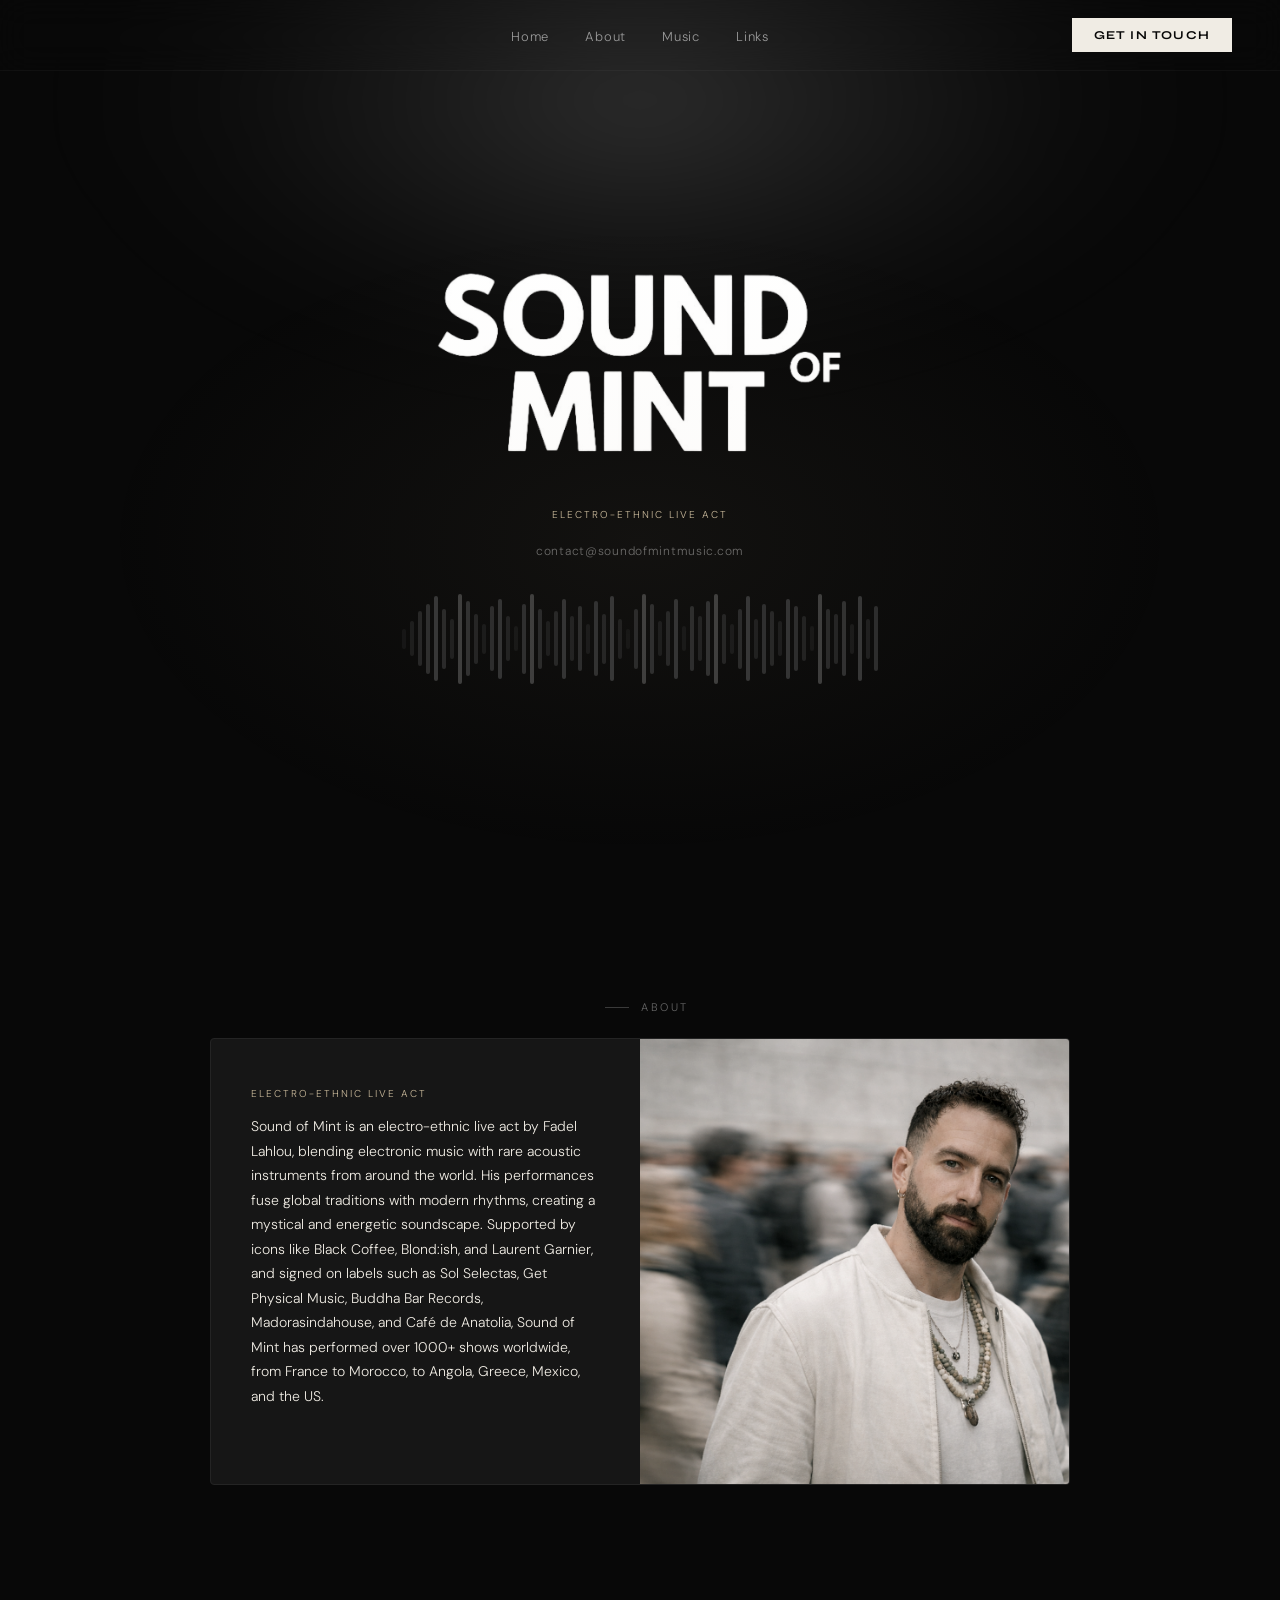
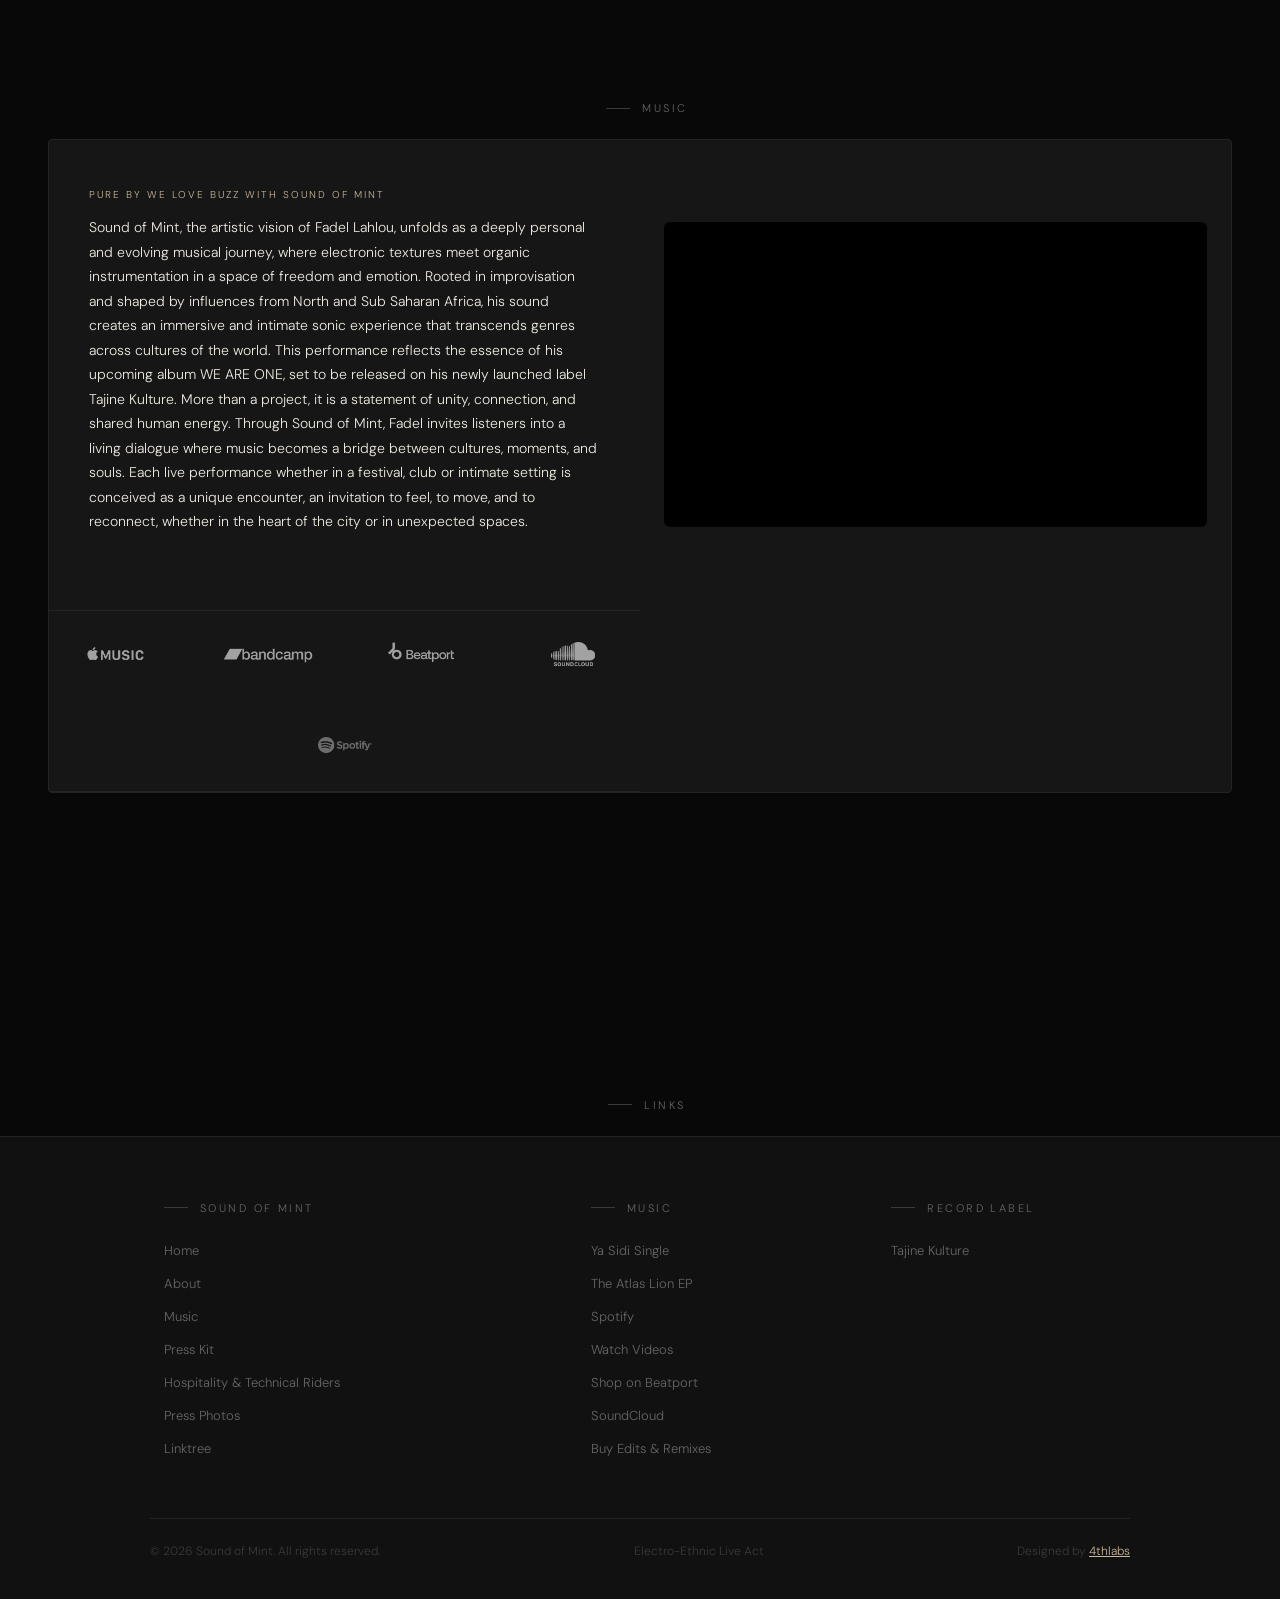
==== commit d7bfd2cb: "Update index.html" ====
--- a/index.html
+++ b/index.html
@@ -1,239 +1,456 @@
 <!DOCTYPE html>
 <html lang="en">
 <head>
-  <meta charset="UTF-8">
-  <meta name="viewport" content="width=device-width, initial-scale=1.0">
-  <title>Sound of Mint - Electro-Ethnic Live Act</title>
-
-  <link rel="preconnect" href="https://fonts.googleapis.com">
-  <link href="https://fonts.googleapis.com/css2?family=Syne:wght@400;600;700;800&family=DM+Sans:wght@300;400;500&display=swap" rel="stylesheet">
-
-  <style>
-    :root {
-      --black: #080808;
-      --dark: #111111;
-      --card: #161616;
-      --border: #242424;
-      --muted: #3a3a3a;
-      --text-dim: #666;
-      --text-mid: #999;
-      --text: #cccccc;
-      --white: #f0ece4;
-      --accent: #c8b89a;
-    }
-
-    * { margin:0; padding:0; box-sizing:border-box; }
-
-    body {
-      background: var(--black);
-      color: var(--text);
-      font-family: 'DM Sans', sans-serif;
-    }
-
-    nav {
-      position: fixed;
-      top:0; left:0; right:0;
-      display:flex;
-      justify-content:space-between;
-      align-items:center;
-      padding:18px 48px;
-      backdrop-filter: blur(12px);
-      border-bottom:1px solid rgba(255,255,255,0.05);
-      z-index:100;
-    }
-
-    .nav-logo {
-      font-family:'Syne';
-      font-weight:800;
-      font-size:12px;
-      letter-spacing:.18em;
-      color:var(--white);
-    }
-
-    .nav-links {
-      display:flex;
-      gap:36px;
-      list-style:none;
-      position:absolute;
-      left:50%;
-      transform:translateX(-50%);
-    }
-
-    .nav-links a {
-      color:var(--text-mid);
-      text-decoration:none;
-      font-size:13px;
-    }
-
-    .nav-links a:hover { color:white; }
-
-    .nav-cta {
-      background:white;
-      color:black;
-      border:none;
-      padding:10px 22px;
-      font-size:12px;
-      font-weight:700;
-      cursor:pointer;
-    }
-
-    section { padding:100px 48px; }
-
-    .hero {
-      min-height:100vh;
-      display:flex;
-      flex-direction:column;
-      align-items:center;
-      justify-content:center;
-      text-align:center;
-    }
-
-    .hero-logo {
-      max-width:420px;
-      width:80%;
-      margin-bottom:40px;
-    }
-
-    .service-tag {
-      font-size:10px;
-      letter-spacing:.2em;
-      color:var(--accent);
-      margin-bottom:14px;
-    }
-
-    .section-label {
-      text-align:center;
-      margin-bottom:24px;
-      font-size:11px;
-      letter-spacing:.22em;
-      color:var(--text-dim);
-    }
-
-    /* CARD */
-
-    .service-card {
-      display:grid;
-      grid-template-columns:1fr 1fr;
-      background:var(--card);
-      border:1px solid var(--border);
-      border-radius:4px;
-      overflow:hidden;
-      min-height:520px;
-    }
-
-    .service-content {
-      padding:56px 48px;
-      display:flex;
-      flex-direction:column;
-      justify-content:center;
-    }
-
-    .service-content p {
-      line-height:1.7;
-      color:var(--white);
-    }
-
-    .service-image img {
-      width:100%;
-      height:100%;
-      object-fit:cover;
-    }
-
-    /* VIDEO RIGHT SIDE */
-
-    .music-video-wrap {
-      position:relative;
-      width:100%;
-      height:100%;
-      background:black;
-    }
-
-    .video-frame {
-      position:absolute;
-      inset:0;
-    }
-
-    .video-frame iframe {
-      width:100%;
-      height:100%;
-      border:0;
-    }
-
-    /* LOGOS */
-
-    .logos-row {
-      display:flex;
-      justify-content:center;
-      gap:48px;
-      padding:48px 0;
-      border-top:1px solid var(--border);
-      border-bottom:1px solid var(--border);
-      flex-wrap:wrap;
-    }
-
-    .logo-item {
-      height:50px;
-      opacity:.7;
-      filter:grayscale(100%);
-      transition:.3s;
-    }
-
-    .logo-item:hover {
-      opacity:1;
-      filter:none;
-      transform:scale(1.05);
-    }
-
-    footer {
-      padding:64px 48px;
-      border-top:1px solid var(--border);
-    }
-
-    .footer-inner {
-      display:grid;
-      grid-template-columns:1.5fr 1fr 1fr;
-      gap:48px;
-      max-width:980px;
-      margin:0 auto;
-    }
-
-    .footer-col ul { list-style:none; }
-
-    .footer-col a {
-      color:var(--text-dim);
-      text-decoration:none;
-    }
-
-    .footer-col a:hover { color:white; }
-
-    .footer-bottom {
-      margin-top:40px;
-      border-top:1px solid var(--border);
-      padding-top:20px;
-      display:flex;
-      justify-content:space-between;
-      font-size:12px;
-      color:var(--muted);
-    }
-
-    /* MOBILE */
-
-    @media(max-width:900px) {
-      .service-card {
-        grid-template-columns:1fr;
-      }
-
-      .music-video-wrap {
-        height:320px;
-      }
-    }
-  </style>
+<meta charset="UTF-8">
+<meta name="viewport" content="width=device-width, initial-scale=1.0">
+<title>Sound of Mint — Electro-Ethnic Live Act</title>
+<link rel="preconnect" href="https://fonts.googleapis.com">
+<link href="https://fonts.googleapis.com/css2?family=Bebas+Neue&family=Syne:wght@400;600;700;800&family=DM+Sans:wght@300;400;500&display=swap" rel="stylesheet">
+<style>
+  :root {
+    --black: #080808;
+    --dark: #111111;
+    --card: #161616;
+    --border: #242424;
+    --muted: #3a3a3a;
+    --text-dim: #666;
+    --text-mid: #999;
+    --text: #cccccc;
+    --white: #f0ece4;
+    --accent: #c8b89a;
+    --accent2: #a89070;
+  }
+
+  * { margin: 0; padding: 0; box-sizing: border-box; }
+  html { scroll-behavior: smooth; }
+
+  body {
+    background: var(--black);
+    color: var(--text);
+    font-family: 'DM Sans', sans-serif;
+    font-weight: 300;
+    overflow-x: hidden;
+  }
+.music-logos{
+  margin-top: 28px;
+  width: 100%;
+  display: grid;
+  grid-template-columns: repeat(5, 1fr);
+  align-items: center;
+  justify-items: center;
+  gap: 28px;
+  padding: 32px 24px;
+  border-top: 1px solid var(--border);
+}
+
+.music-logos a{
+  width: 100%;
+  display: flex;
+  align-items: center;
+  justify-content: center;
+}
+
+.music-logos img.logo-item{
+  height: 30px;
+  width: auto;
+  max-width: 130px;
+  object-fit: contain;
+  opacity: 0.65;
+  filter: grayscale(100%);
+  transition: opacity 0.25s ease, filter 0.25s ease, transform 0.25s ease;
+}
+
+.music-logos img.logo-item:hover{
+  opacity: 1;
+  filter: grayscale(0%);
+  transform: scale(1.04);
+}
+
+@media (max-width: 900px){
+  .music-logos{
+    grid-template-columns: repeat(2, 1fr);
+    gap: 22px;
+    padding: 28px 18px;
+  }
+
+  .music-logos img.logo-item{
+    height: 26px;
+    max-width: 120px;
+  }
+}
+  nav {
+    position: fixed;
+    top: 0; left: 0; right: 0;
+    z-index: 100;
+    display: flex;
+    align-items: center;
+    justify-content: space-between;
+    padding: 18px 48px;
+    backdrop-filter: blur(16px);
+    border-bottom: 1px solid rgba(255,255,255,0.04);
+  }
+
+  .nav-logo {
+    font-family: 'Syne', sans-serif;
+    font-weight: 800;
+    font-size: 12px;
+    letter-spacing: 0.18em;
+    text-transform: uppercase;
+    color: var(--white);
+  }
+
+  .nav-links {
+    display:flex;
+    gap:36px;
+    list-style:none;
+    position:absolute;
+    left:50%;
+    transform:translateX(-50%);
+  }
+
+  .nav-links a {
+    font-family: 'DM Sans', sans-serif;
+    font-size: 13px;
+    color: var(--text-mid);
+    text-decoration: none;
+    letter-spacing: 0.06em;
+    transition: color 0.2s;
+  }
+
+  .nav-links a:hover { color: var(--white); }
+
+  .nav-cta {
+    font-family: 'Syne', sans-serif;
+    font-size: 12px;
+    font-weight: 700;
+    letter-spacing: 0.1em;
+    text-transform: uppercase;
+    color: var(--black);
+    background: var(--white);
+    border: none;
+    padding: 10px 22px;
+    cursor: pointer;
+    transition: background 0.2s, color 0.2s;
+  }
+
+  .nav-cta:hover { background: var(--accent); }
+
+  .hero {
+    min-height: 100vh;
+    display: flex;
+    flex-direction: column;
+    align-items: center;
+    justify-content: center;
+    text-align: center;
+    padding: 120px 24px 80px;
+    position: relative;
+    overflow: hidden;
+  }
+
+  .hero::before {
+    content: '';
+    position: absolute;
+    inset: 0;
+    background: radial-gradient(ellipse 60% 50% at 50% 60%, rgba(200,184,154,0.06) 0%, transparent 70%);
+    pointer-events: none;
+  }
+
+  .hero-email {
+    font-size: 12px;
+    color: var(--text-dim);
+    letter-spacing: 0.06em;
+    margin-top: 8px;
+  }
+
+  .waveform-wrap {
+    width: 100%;
+    max-width: 700px;
+    margin: 40px auto 0;
+    display: flex;
+    align-items: center;
+    justify-content: center;
+    gap: 4px;
+    height: 80px;
+  }
+
+  .waveform-wrap .bar {
+    width: 4px;
+    border-radius: 2px;
+    background: var(--muted);
+    animation: wavePulse 1.4s ease-in-out infinite;
+    transform-origin: bottom;
+  }
+
+  @keyframes wavePulse {
+    0%, 100% { transform: scaleY(0.3); opacity: 0.4; }
+    50% { transform: scaleY(1); opacity: 1; }
+  }
+
+  .logos-row {
+    padding: 48px 0;
+    border-top: 1px solid var(--border);
+    border-bottom: 1px solid var(--border);
+    display: flex;
+    align-items: center;
+    justify-content: center;
+    gap: 60px;
+    flex-wrap: wrap;
+  }
+
+  section { padding: 100px 48px; }
+
+  .section-label{
+    font-family: 'DM Sans', sans-serif;
+    font-size: 11px;
+    letter-spacing: 0.22em;
+    text-transform: uppercase;
+    color: var(--text-dim);
+    margin-bottom: 24px;
+    display:flex;
+    align-items:center;
+    gap:12px;
+    padding-left:14px;
+  }
+
+  .section-label::before{
+    content:"";
+    width:24px;
+    height:1px;
+    background: var(--muted);
+  }
+
+  .services-inner {
+    max-width: 860px;
+    margin: 0 auto;
+  }
+
+  .service-card {
+    display: grid;
+    grid-template-columns: 1fr 1fr;
+    background: var(--card);
+    border: 1px solid var(--border);
+    border-radius: 4px;
+    overflow: hidden;
+    transition: border-color 0.3s;
+    margin-bottom: 16px;
+  }
+
+  .service-card:hover { border-color: var(--accent2); }
+
+  .service-content {
+    padding: 48px 40px;
+    display: flex;
+    flex-direction: column;
+    justify-content: center;
+  }
+
+  .service-tag {
+    font-family: 'DM Sans', sans-serif;
+    font-size: 10px;
+    letter-spacing: 0.2em;
+    text-transform: uppercase;
+    color: var(--accent);
+    margin-bottom: 14px;
+  }
+
+  .service-card p {
+    font-size: 14px;
+    color: var(--white);
+    line-height: 1.75;
+    margin-bottom: 28px;
+  }
+
+  .service-image {
+    position: relative;
+    overflow: hidden;
+  }
+
+  .service-image img {
+    width: 100%;
+    height: 100%;
+    object-fit: cover;
+    display: block;
+    filter: grayscale(30%) contrast(1.1);
+    transition: transform 0.5s;
+  }
+
+  footer {
+    background: var(--dark);
+    border-top: 1px solid var(--border);
+    padding: 64px 48px 40px;
+  }
+
+  .footer-inner {
+    max-width: 980px;
+    margin: 0 auto;
+    display: grid;
+    grid-template-columns: 1.5fr 1fr 1fr;
+    gap: 48px;
+    margin-bottom: 48px;
+  }
+
+  .footer-col ul {
+    list-style: none;
+    padding-left: 14px;
+  }
+
+  .footer-col ul li {
+    margin-bottom: 12px;
+  }
+
+  .footer-col ul li a {
+    font-size: 13px;
+    color: var(--text-dim);
+    text-decoration: none;
+    transition: color 0.2s;
+  }
+
+  .footer-col ul li a:hover { color: var(--white); }
+
+  .footer-bottom {
+    max-width: 980px;
+    margin: 0 auto;
+    padding-top: 24px;
+    border-top: 1px solid var(--border);
+    display: flex;
+    justify-content: space-between;
+    align-items: center;
+  }
+
+  .footer-bottom p {
+    font-size: 12px;
+    color: var(--muted);
+  }
+
+  .fade-up {
+    opacity: 0;
+    transform: translateY(30px);
+    transition: opacity 0.7s ease, transform 0.7s ease;
+  }
+
+  .fade-up.visible {
+    opacity: 1;
+    transform: translateY(0);
+  }
+
+  .top-light {
+    position: fixed;
+    top: 0;
+    left: 0;
+    width: 100%;
+    height: 400px;
+    pointer-events: none;
+    z-index: 0;
+    overflow: hidden;
+  }
+
+  .top-light::before{
+    content:"";
+    position:absolute;
+    top:-200px;
+    left:50%;
+    transform:translateX(-50%);
+    width:1200px;
+    height:600px;
+    background: radial-gradient(
+      ellipse at center,
+      rgba(255,255,255,0.15) 0%,
+      rgba(255,255,255,0.08) 25%,
+      rgba(255,255,255,0.02) 50%,
+      transparent 70%
+    );
+    filter: blur(40px);
+    animation: shineMove 8s ease-in-out infinite;
+  }
+
+  @keyframes shineMove{
+    0%{ transform:translateX(-50%) scale(1); opacity:0.6; }
+    50%{ transform:translateX(-48%) scale(1.05); opacity:1; }
+    100%{ transform:translateX(-52%) scale(1); opacity:0.6; }
+  }
+
+  .hero-logo{
+    display:block;
+    margin:0 auto 40px auto;
+    max-width:420px;
+    width:80%;
+    height:auto;
+  }
+.music-feature{
+  grid-template-columns: 1fr 1.2fr;
+  align-items: stretch;
+}
+
+.music-video-wrap{
+  display: flex;
+  align-items: center;
+  justify-content: center;
+  padding: 24px;
+}
+
+.video-frame{
+  width: 100%;
+  aspect-ratio: 16 / 9;
+  background: #000;
+  border-radius: 6px;
+  overflow: hidden;
+}
+
+.video-frame iframe{
+  width: 100%;
+  height: 100%;
+  border: 0;
+}
+
+.service-content{
+  max-width: 620px;
+}
+
+@media (max-width: 900px){
+  .music-feature{
+    grid-template-columns: 1fr;
+  }
+
+  .music-video-wrap{
+    padding: 0;
+    margin-top: 20px;
+  }
+}
+  .logos-row img.logo-item {
+    height: 50px;
+    width: auto;
+    display: block;
+    object-fit: contain;
+    opacity: 0.6;
+    filter: grayscale(100%);
+    transition: filter 0.3s;
+  }
+
+  .logos-row img.logo-item:hover {
+    filter: none;
+  }
+
+  @media (max-width:1024px){
+    .hero-logo{ max-width:340px; }
+  }
+
+  @media (max-width: 768px) {
+    nav { padding: 16px 24px; }
+    .nav-links { display: none; }
+    section { padding: 64px 24px; }
+    .service-card { grid-template-columns: 1fr; }
+    .footer-inner { grid-template-columns: 1fr; }
+    .logos-row { gap: 32px; }
+    footer { padding: 48px 24px 32px; }
+    .hero-logo{ max-width:260px; width:85%; }
+  }
+</style>
 </head>
-
 <body>
+<div class="top-light"></div>
 
 <nav>
-  <div class="nav-logo">Sound of Mint</div>
+  <div class="nav-logo"></div>
   <ul class="nav-links">
     <li><a href="#home">Home</a></li>
     <li><a href="#services">About</a></li>
@@ -246,51 +463,67 @@
 </nav>
 
 <section class="hero" id="home">
-  <img src="logo.png" class="hero-logo">
+  <img src="logo.png" alt="Sound of Mint Logo" class="hero-logo">
   <div class="service-tag">Electro-Ethnic Live Act</div>
+  <p class="hero-email">contact@soundofmintmusic.com</p>
+  <div class="waveform-wrap" id="waveform"></div>
 </section>
 
-<section id="services">
-  <div class="section-label">About</div>
-  <div class="service-card">
-    <div class="service-content">
-      <div class="service-tag">Electro-ethnic live act</div>
-      <p>
-        Sound of Mint is an electro-ethnic live act by Fadel Lahlou, blending electronic music with rare acoustic instruments from around the world.
-      </p>
+<section class="services" id="services">
+  <div class="services-inner">
+    <div style="text-align:center; margin-bottom:16px;">
+      <div class="section-label" style="justify-content:center">About</div>
     </div>
-    <div class="service-image">
-      <img src="hero.jpg">
+
+    <div class="service-card fade-up">
+      <div class="service-content">
+        <div class="service-tag">Electro-ethnic live act</div>
+        <p>Sound of Mint is an electro-ethnic live act by Fadel Lahlou, blending electronic music with rare acoustic instruments from around the world. His performances fuse global traditions with modern rhythms, creating a mystical and energetic soundscape. Supported by icons like Black Coffee, Blond:ish, and Laurent Garnier, and signed on labels such as Sol Selectas, Get Physical Music, Buddha Bar Records, Madorasindahouse, and Café de Anatolia, Sound of Mint has performed over 1000+ shows worldwide, from France to Morocco, to Angola, Greece, Mexico, and the US.</p>
+      </div>
+      <div class="service-image">
+        <img src="hero.jpg" alt="Sound of Mint live performance">
+      </div>
     </div>
   </div>
 </section>
 
-<section id="about">
-  <div class="section-label">Music</div>
-
-  <div class="service-card">
+<section class="services" id="about">
+  <div class="services-inner" style="text-align:center; margin-bottom:16px;">
+    <div class="section-label" style="justify-content:center">Music</div>
+  </div>
+
+  <div class="service-card fade-up" style="width: 100%; overflow: hidden;">
     <div class="service-content">
-      <div class="service-tag">PURE by We Love Buzz</div>
-      <p>
-        Sound of Mint unfolds as a deeply personal musical journey, blending electronic textures with organic instrumentation.
-      </p>
+      <div class="service-tag">PURE by We Love Buzz with Sound of Mint</div>
+      <p>Sound of Mint, the artistic vision of Fadel Lahlou, unfolds as a deeply personal and evolving musical journey, where electronic textures meet organic instrumentation in a space of freedom and emotion. Rooted in improvisation and shaped by influences from North and Sub Saharan Africa, his sound creates an immersive and intimate sonic experience that transcends genres across cultures of the world.
+
+This performance reflects the essence of his upcoming album WE ARE ONE, set to be released on his newly launched label Tajine Kulture. More than a project, it is a statement of unity, connection, and shared human energy. Through Sound of Mint, Fadel invites listeners into a living dialogue where music becomes a bridge between cultures, moments, and souls.
+
+Each live performance whether in a festival, club or intimate setting is conceived as a unique encounter, an invitation to feel, to move, and to reconnect, whether in the heart of the city or in unexpected spaces.</p>
     </div>
-
-    <div class="music-video-wrap">
-      <div class="video-frame">
-        <iframe src="https://www.youtube.com/embed/8LpdvFeekeY?rel=0" allowfullscreen></iframe>
-      </div>
-    </div>
+<div class="music-video-wrap">
+  <div class="video-frame">
+    <iframe
+      src="https://www.youtube.com/embed/8LpdvFeekeY"
+      title="Sound of Mint live performance"
+      allow="accelerometer; autoplay; clipboard-write; encrypted-media; gyroscope; picture-in-picture; web-share"
+      allowfullscreen>
+    </iframe>
   </div>
-
-  <div class="logos-row">
-    <a href="https://music.apple.com"><img src="04.png" class="logo-item"></a>
-    <a href="https://soundofmintmusic.bandcamp.com"><img src="05.png" class="logo-item"></a>
-    <a href="https://beatport.com"><img src="01.png" class="logo-item"></a>
-    <a href="https://soundcloud.com/soundofmint"><img src="02.png" class="logo-item"></a>
-    <a href="https://spotify.com"><img src="03.png" class="logo-item"></a>
+</div>
+
+  <div class="logos-row" style="display: flex; justify-content: center; align-items: center; gap: 40px; flex-wrap: wrap; padding: 20px 0;">
+    <a href="https://music.apple.com/ke/artist/sound-of-mint/1411194972" target="_blank"><img src="04.png" alt="Apple Music" class="logo-item"></a>
+    <a href="https://soundofmintmusic.bandcamp.com/" target="_blank"><img src="05.png" alt="Bandcamp" class="logo-item"></a>
+    <a href="https://www.beatport.com/artist/sound-of-mint/702845" target="_blank"><img src="01.png" alt="Beatport" class="logo-item"></a>
+    <a href="https://soundcloud.com/soundofmint" target="_blank"><img src="02.png" alt="SoundCloud" class="logo-item"></a>
+    <a href="https://open.spotify.com/artist/1YTxtF8PYrZhWBdqUE9cHz" target="_blank"><img src="03.png" alt="Spotify" class="logo-item"></a>
   </div>
 </section>
+
+<br><br><br><br><br><br><br><br><br>
+
+<div class="section-label" style="justify-content:center">Links</div>
 
 <footer id="contact">
   <div class="footer-inner">
@@ -299,29 +532,75 @@
       <ul>
         <li><a href="#home">Home</a></li>
         <li><a href="#services">About</a></li>
+        <li><a href="#about">Music</a></li>
+        <li><a href="https://drive.google.com/file/d/1GpApJuXbSdmdc8OFf8siFNw6F5D_HE8t/view?usp=sharing" target="_blank">Press Kit</a></li>
+        <li><a href="https://drive.google.com/file/d/1LZKRAzUgIjfoCQW5UX3ru77fpAxwXwbL/view?usp=sharing" target="_blank">Hospitality & Technical Riders</a></li>
+        <li><a href="https://drive.google.com/drive/folders/1nNVYVnE0pycTL1Z7ijqHSWZgT1RyrKRi?usp=drive_link" target="_blank">Press Photos</a></li>
+        <li><a href="https://linktr.ee/soundofmint" target="_blank">Linktree</a></li>
       </ul>
     </div>
 
     <div class="footer-col">
       <div class="section-label">Music</div>
       <ul>
-        <li><a href="https://spotify.com">Spotify</a></li>
-        <li><a href="https://youtube.com">YouTube</a></li>
+        <li><a href="https://open.spotify.com/intl-fr/track/17MjOXRybmMvTm58b5TmzV?go=1&sp_cid=df1e1520c1986a78eb1cc0985dfddef9&utm_source=embed_player_p&utm_medium=desktop&nd=1&dlsi=702f5c40b3014b10" target="_blank">Ya Sidi Single</a></li>
+        <li><a href="https://open.spotify.com/intl-fr/album/0NRW2pPUqCVRHHlej2vqKA?go=1&sp_cid=03b7bec1929d04d001e992c3f077e9e5&utm_source=embed_player_p&utm_medium=desktop&nd=1&dlsi=1dd5ed417dfe4791" target="_blank">The Atlas Lion EP</a></li>
+        <li><a href="https://open.spotify.com/artist/1YTxtF8PYrZhWBdqUE9cHz" target="_blank">Spotify</a></li>
+        <li><a href="https://www.youtube.com/c/SoundOfMint" target="_blank">Watch Videos</a></li>
+        <li><a href="https://www.beatport.com/artist/sound-of-mint/702845" target="_blank">Shop on Beatport</a></li>
+        <li><a href="https://soundcloud.com/soundofmint" target="_blank">SoundCloud</a></li>
+        <li><a href="http://soundofmintmusic.bandcamp.com/" target="_blank">Buy Edits & Remixes</a></li>
       </ul>
     </div>
 
     <div class="footer-col">
-      <div class="section-label">Label</div>
+      <div class="section-label">Record Label</div>
       <ul>
-        <li><a href="https://tajinekulture.com">Tajine Kulture</a></li>
+        <li><a href="https://tajinekulture.com" target="_blank">Tajine Kulture</a></li>
       </ul>
     </div>
   </div>
 
   <div class="footer-bottom">
-    <p>© 2026 Sound of Mint</p>
+    <p>© 2026 Sound of Mint. All rights reserved.</p>
+    <p>Electro-Ethnic Live Act</p>
+    <p>Designed by <a href="https://4thlabs.online" target="_blank" style="color:#c8b89a;">4thlabs</a></p>
   </div>
 </footer>
 
+<script>
+  const wf = document.getElementById('waveform');
+  const heights = [20,35,55,70,85,60,40,90,75,50,30,65,80,45,25,70,90,60,35,55,80,45,65,30,75,50,85,40,20,60,90,70,35,55,80,25,65,45,75,90,50,30,60,85,40,70,55,35,80,65,45,25,90,60,50,75,30,85,40,65];
+  heights.forEach((h, i) => {
+    const bar = document.createElement('div');
+    bar.className = 'bar';
+    bar.style.height = h + 'px';
+    bar.style.animationDelay = (i * 0.05) + 's';
+    bar.style.opacity = Math.max(0.2, h / 90);
+    wf.appendChild(bar);
+  });
+
+  const observer = new IntersectionObserver((entries) => {
+    entries.forEach(e => {
+      if (e.isIntersecting) e.target.classList.add('visible');
+    });
+  }, { threshold: 0.15 });
+
+  document.querySelectorAll('.fade-up').forEach(el => observer.observe(el));
+
+  const video = document.getElementById("heroVideo");
+  if (video) {
+    video.addEventListener("click", () => {
+      video.muted = false;
+    });
+  }
+
+  window.addEventListener('scroll', () => {
+    const nav = document.querySelector('nav');
+    nav.style.borderBottomColor = window.scrollY > 50
+      ? 'rgba(255,255,255,0.07)'
+      : 'rgba(255,255,255,0.04)';
+  });
+</script>
 </body>
 </html>
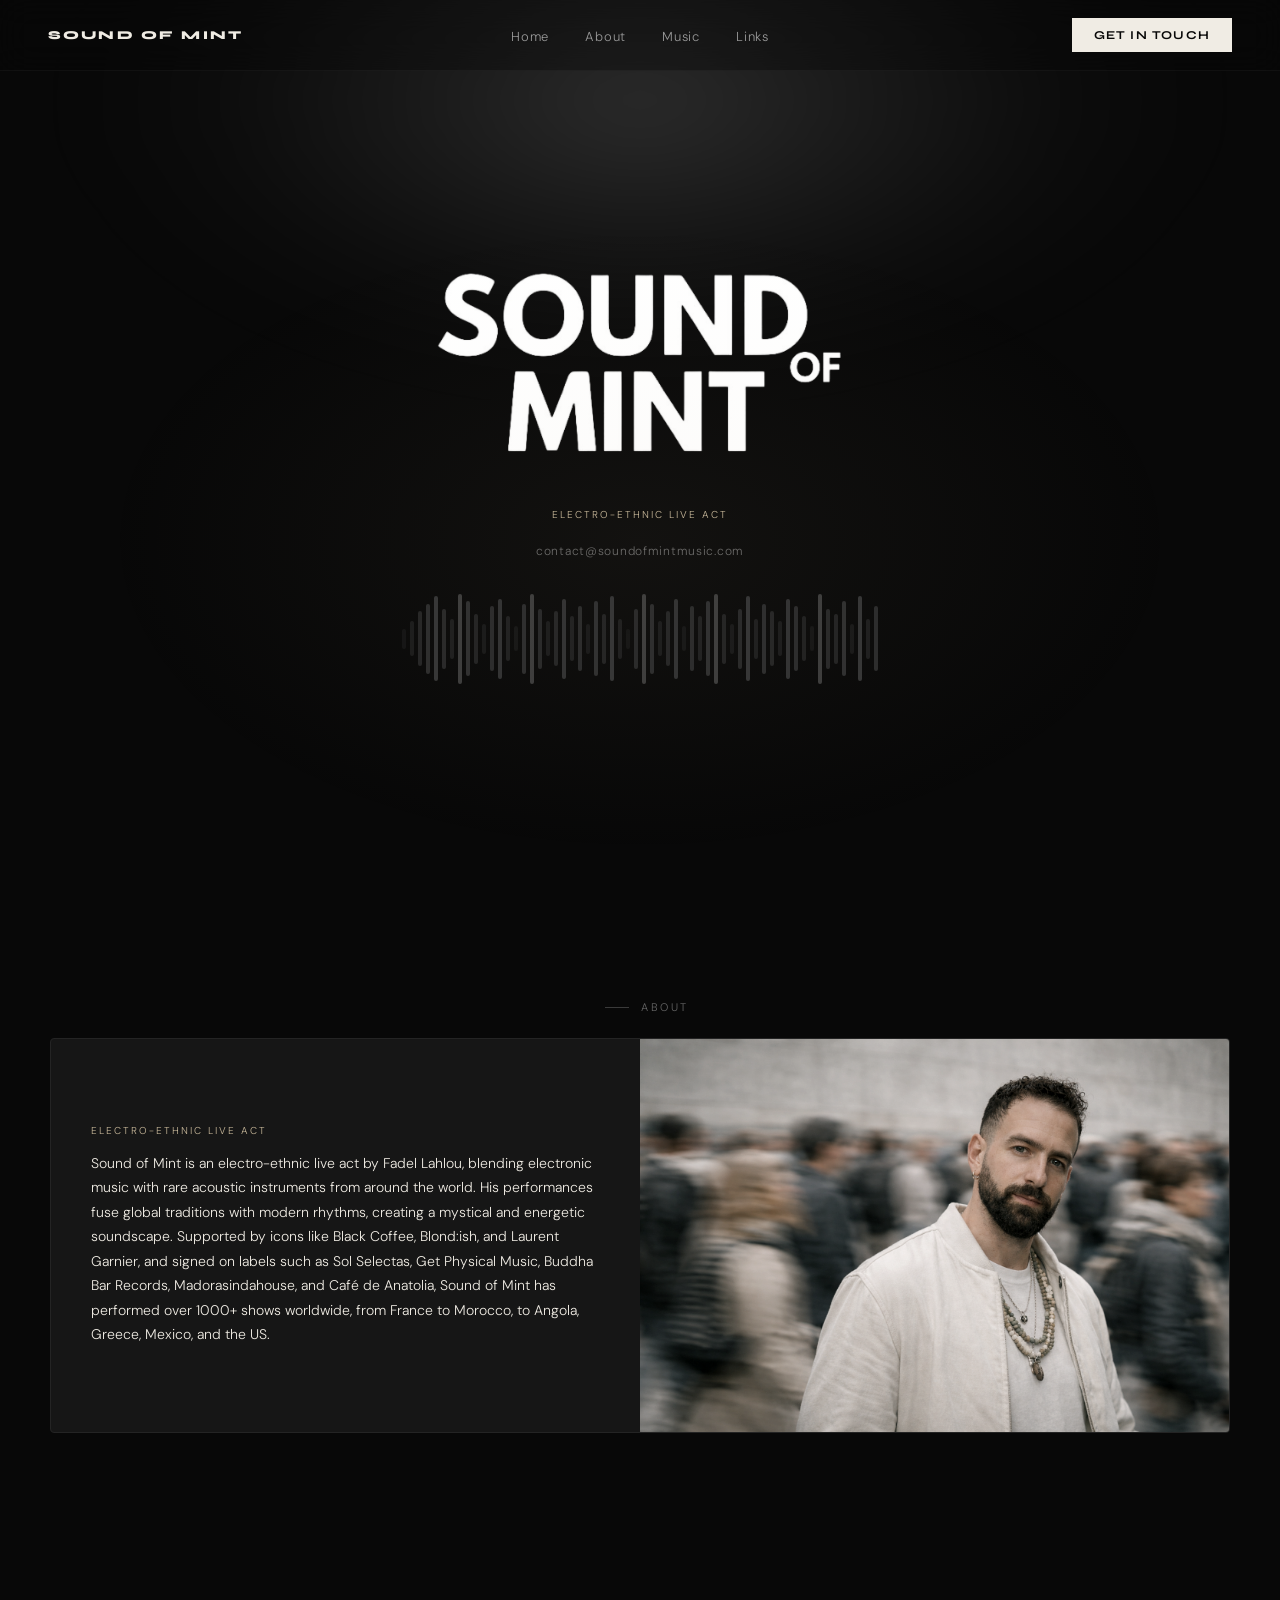
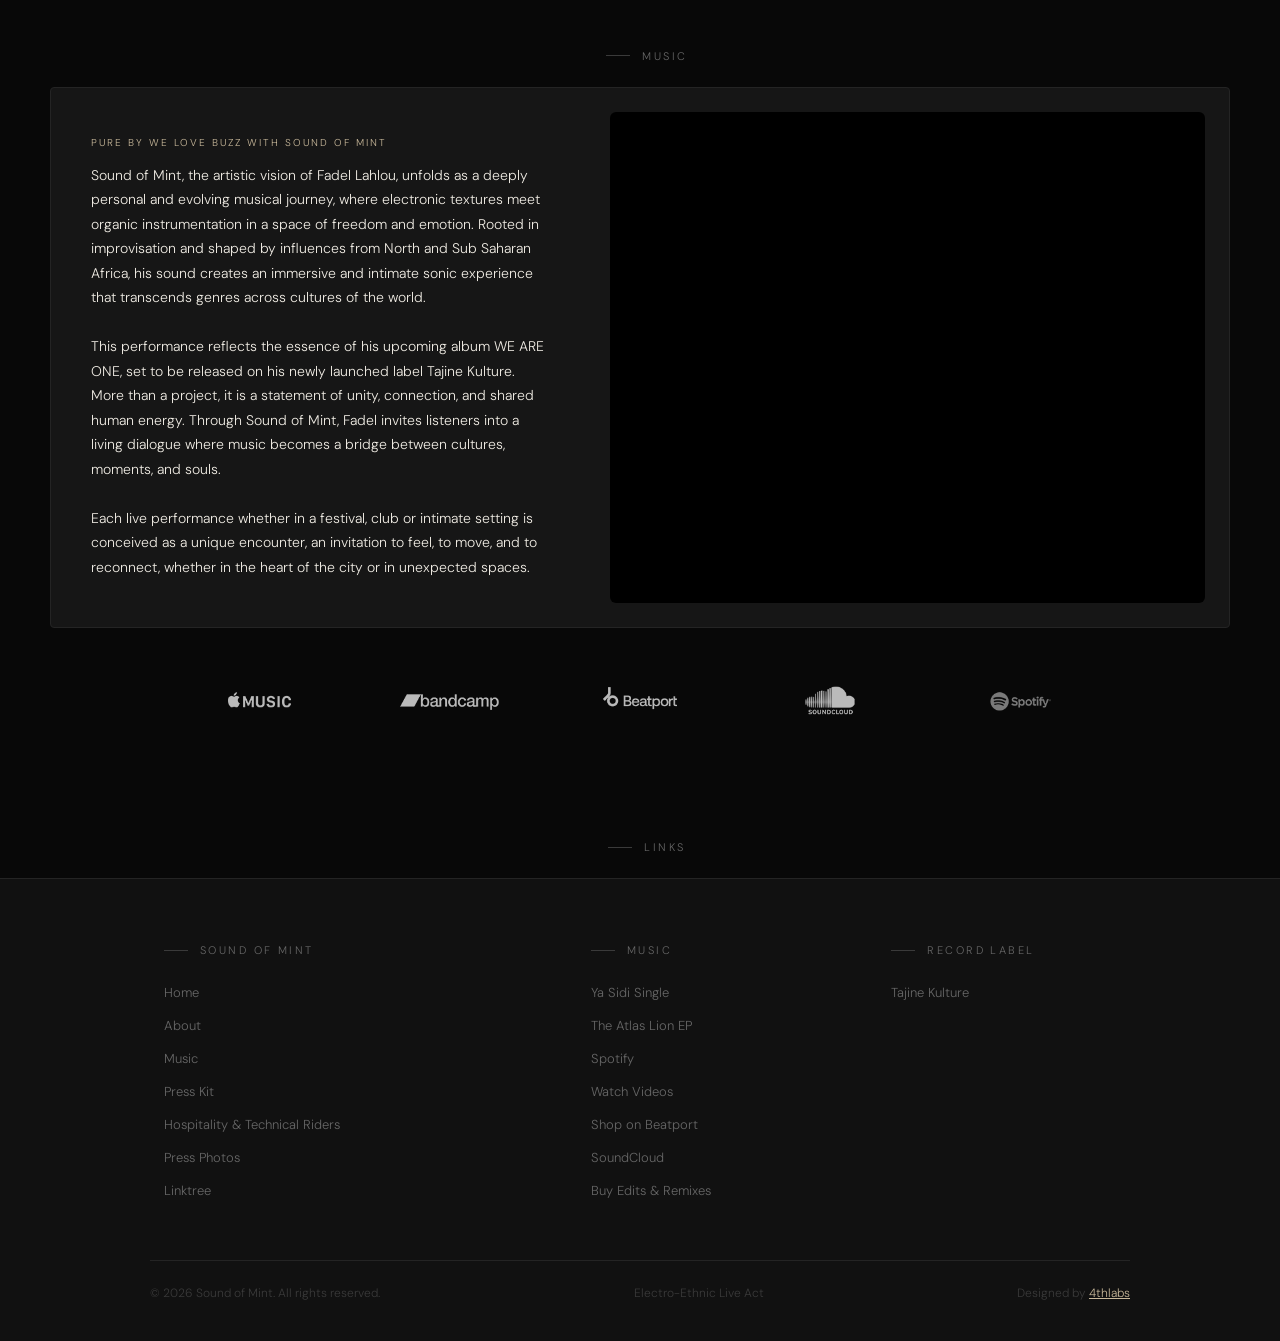
==== commit 9fa15e6f: "Update index.html" ====
--- a/index.html
+++ b/index.html
@@ -1,606 +1,611 @@
 <!DOCTYPE html>
 <html lang="en">
 <head>
-<meta charset="UTF-8">
-<meta name="viewport" content="width=device-width, initial-scale=1.0">
-<title>Sound of Mint — Electro-Ethnic Live Act</title>
-<link rel="preconnect" href="https://fonts.googleapis.com">
-<link href="https://fonts.googleapis.com/css2?family=Bebas+Neue&family=Syne:wght@400;600;700;800&family=DM+Sans:wght@300;400;500&display=swap" rel="stylesheet">
-<style>
-  :root {
-    --black: #080808;
-    --dark: #111111;
-    --card: #161616;
-    --border: #242424;
-    --muted: #3a3a3a;
-    --text-dim: #666;
-    --text-mid: #999;
-    --text: #cccccc;
-    --white: #f0ece4;
-    --accent: #c8b89a;
-    --accent2: #a89070;
-  }
-
-  * { margin: 0; padding: 0; box-sizing: border-box; }
-  html { scroll-behavior: smooth; }
-
-  body {
-    background: var(--black);
-    color: var(--text);
-    font-family: 'DM Sans', sans-serif;
-    font-weight: 300;
-    overflow-x: hidden;
-  }
-.music-logos{
-  margin-top: 28px;
-  width: 100%;
-  display: grid;
-  grid-template-columns: repeat(5, 1fr);
-  align-items: center;
-  justify-items: center;
-  gap: 28px;
-  padding: 32px 24px;
-  border-top: 1px solid var(--border);
-}
-
-.music-logos a{
-  width: 100%;
-  display: flex;
-  align-items: center;
-  justify-content: center;
-}
-
-.music-logos img.logo-item{
-  height: 30px;
-  width: auto;
-  max-width: 130px;
-  object-fit: contain;
-  opacity: 0.65;
-  filter: grayscale(100%);
-  transition: opacity 0.25s ease, filter 0.25s ease, transform 0.25s ease;
-}
-
-.music-logos img.logo-item:hover{
-  opacity: 1;
-  filter: grayscale(0%);
-  transform: scale(1.04);
-}
-
-@media (max-width: 900px){
-  .music-logos{
-    grid-template-columns: repeat(2, 1fr);
-    gap: 22px;
-    padding: 28px 18px;
-  }
-
-  .music-logos img.logo-item{
-    height: 26px;
-    max-width: 120px;
-  }
-}
-  nav {
-    position: fixed;
-    top: 0; left: 0; right: 0;
-    z-index: 100;
-    display: flex;
-    align-items: center;
-    justify-content: space-between;
-    padding: 18px 48px;
-    backdrop-filter: blur(16px);
-    border-bottom: 1px solid rgba(255,255,255,0.04);
-  }
-
-  .nav-logo {
-    font-family: 'Syne', sans-serif;
-    font-weight: 800;
-    font-size: 12px;
-    letter-spacing: 0.18em;
-    text-transform: uppercase;
-    color: var(--white);
-  }
-
-  .nav-links {
-    display:flex;
-    gap:36px;
-    list-style:none;
-    position:absolute;
-    left:50%;
-    transform:translateX(-50%);
-  }
-
-  .nav-links a {
-    font-family: 'DM Sans', sans-serif;
-    font-size: 13px;
-    color: var(--text-mid);
-    text-decoration: none;
-    letter-spacing: 0.06em;
-    transition: color 0.2s;
-  }
-
-  .nav-links a:hover { color: var(--white); }
-
-  .nav-cta {
-    font-family: 'Syne', sans-serif;
-    font-size: 12px;
-    font-weight: 700;
-    letter-spacing: 0.1em;
-    text-transform: uppercase;
-    color: var(--black);
-    background: var(--white);
-    border: none;
-    padding: 10px 22px;
-    cursor: pointer;
-    transition: background 0.2s, color 0.2s;
-  }
-
-  .nav-cta:hover { background: var(--accent); }
-
-  .hero {
-    min-height: 100vh;
-    display: flex;
-    flex-direction: column;
-    align-items: center;
-    justify-content: center;
-    text-align: center;
-    padding: 120px 24px 80px;
-    position: relative;
-    overflow: hidden;
-  }
-
-  .hero::before {
-    content: '';
-    position: absolute;
-    inset: 0;
-    background: radial-gradient(ellipse 60% 50% at 50% 60%, rgba(200,184,154,0.06) 0%, transparent 70%);
-    pointer-events: none;
-  }
-
-  .hero-email {
-    font-size: 12px;
-    color: var(--text-dim);
-    letter-spacing: 0.06em;
-    margin-top: 8px;
-  }
-
-  .waveform-wrap {
-    width: 100%;
-    max-width: 700px;
-    margin: 40px auto 0;
-    display: flex;
-    align-items: center;
-    justify-content: center;
-    gap: 4px;
-    height: 80px;
-  }
-
-  .waveform-wrap .bar {
-    width: 4px;
-    border-radius: 2px;
-    background: var(--muted);
-    animation: wavePulse 1.4s ease-in-out infinite;
-    transform-origin: bottom;
-  }
-
-  @keyframes wavePulse {
-    0%, 100% { transform: scaleY(0.3); opacity: 0.4; }
-    50% { transform: scaleY(1); opacity: 1; }
-  }
-
-  .logos-row {
-    padding: 48px 0;
-    border-top: 1px solid var(--border);
-    border-bottom: 1px solid var(--border);
-    display: flex;
-    align-items: center;
-    justify-content: center;
-    gap: 60px;
-    flex-wrap: wrap;
-  }
-
-  section { padding: 100px 48px; }
-
-  .section-label{
-    font-family: 'DM Sans', sans-serif;
-    font-size: 11px;
-    letter-spacing: 0.22em;
-    text-transform: uppercase;
-    color: var(--text-dim);
-    margin-bottom: 24px;
-    display:flex;
-    align-items:center;
-    gap:12px;
-    padding-left:14px;
-  }
-
-  .section-label::before{
-    content:"";
-    width:24px;
-    height:1px;
-    background: var(--muted);
-  }
-
-  .services-inner {
-    max-width: 860px;
-    margin: 0 auto;
-  }
-
-  .service-card {
-    display: grid;
-    grid-template-columns: 1fr 1fr;
-    background: var(--card);
-    border: 1px solid var(--border);
-    border-radius: 4px;
-    overflow: hidden;
-    transition: border-color 0.3s;
-    margin-bottom: 16px;
-  }
-
-  .service-card:hover { border-color: var(--accent2); }
-
-  .service-content {
-    padding: 48px 40px;
-    display: flex;
-    flex-direction: column;
-    justify-content: center;
-  }
-
-  .service-tag {
-    font-family: 'DM Sans', sans-serif;
-    font-size: 10px;
-    letter-spacing: 0.2em;
-    text-transform: uppercase;
-    color: var(--accent);
-    margin-bottom: 14px;
-  }
-
-  .service-card p {
-    font-size: 14px;
-    color: var(--white);
-    line-height: 1.75;
-    margin-bottom: 28px;
-  }
-
-  .service-image {
-    position: relative;
-    overflow: hidden;
-  }
-
-  .service-image img {
-    width: 100%;
-    height: 100%;
-    object-fit: cover;
-    display: block;
-    filter: grayscale(30%) contrast(1.1);
-    transition: transform 0.5s;
-  }
-
-  footer {
-    background: var(--dark);
-    border-top: 1px solid var(--border);
-    padding: 64px 48px 40px;
-  }
-
-  .footer-inner {
-    max-width: 980px;
-    margin: 0 auto;
-    display: grid;
-    grid-template-columns: 1.5fr 1fr 1fr;
-    gap: 48px;
-    margin-bottom: 48px;
-  }
-
-  .footer-col ul {
-    list-style: none;
-    padding-left: 14px;
-  }
-
-  .footer-col ul li {
-    margin-bottom: 12px;
-  }
-
-  .footer-col ul li a {
-    font-size: 13px;
-    color: var(--text-dim);
-    text-decoration: none;
-    transition: color 0.2s;
-  }
-
-  .footer-col ul li a:hover { color: var(--white); }
-
-  .footer-bottom {
-    max-width: 980px;
-    margin: 0 auto;
-    padding-top: 24px;
-    border-top: 1px solid var(--border);
-    display: flex;
-    justify-content: space-between;
-    align-items: center;
-  }
-
-  .footer-bottom p {
-    font-size: 12px;
-    color: var(--muted);
-  }
-
-  .fade-up {
-    opacity: 0;
-    transform: translateY(30px);
-    transition: opacity 0.7s ease, transform 0.7s ease;
-  }
-
-  .fade-up.visible {
-    opacity: 1;
-    transform: translateY(0);
-  }
-
-  .top-light {
-    position: fixed;
-    top: 0;
-    left: 0;
-    width: 100%;
-    height: 400px;
-    pointer-events: none;
-    z-index: 0;
-    overflow: hidden;
-  }
-
-  .top-light::before{
-    content:"";
-    position:absolute;
-    top:-200px;
-    left:50%;
-    transform:translateX(-50%);
-    width:1200px;
-    height:600px;
-    background: radial-gradient(
-      ellipse at center,
-      rgba(255,255,255,0.15) 0%,
-      rgba(255,255,255,0.08) 25%,
-      rgba(255,255,255,0.02) 50%,
-      transparent 70%
-    );
-    filter: blur(40px);
-    animation: shineMove 8s ease-in-out infinite;
-  }
-
-  @keyframes shineMove{
-    0%{ transform:translateX(-50%) scale(1); opacity:0.6; }
-    50%{ transform:translateX(-48%) scale(1.05); opacity:1; }
-    100%{ transform:translateX(-52%) scale(1); opacity:0.6; }
-  }
-
-  .hero-logo{
-    display:block;
-    margin:0 auto 40px auto;
-    max-width:420px;
-    width:80%;
-    height:auto;
-  }
-.music-feature{
-  grid-template-columns: 1fr 1.2fr;
-  align-items: stretch;
-}
-
-.music-video-wrap{
-  display: flex;
-  align-items: center;
-  justify-content: center;
-  padding: 24px;
-}
-
-.video-frame{
-  width: 100%;
-  aspect-ratio: 16 / 9;
-  background: #000;
-  border-radius: 6px;
-  overflow: hidden;
-}
-
-.video-frame iframe{
-  width: 100%;
-  height: 100%;
-  border: 0;
-}
-
-.service-content{
-  max-width: 620px;
-}
-
-@media (max-width: 900px){
-  .music-feature{
-    grid-template-columns: 1fr;
-  }
-
-  .music-video-wrap{
-    padding: 0;
-    margin-top: 20px;
-  }
-}
-  .logos-row img.logo-item {
-    height: 50px;
-    width: auto;
-    display: block;
-    object-fit: contain;
-    opacity: 0.6;
-    filter: grayscale(100%);
-    transition: filter 0.3s;
-  }
-
-  .logos-row img.logo-item:hover {
-    filter: none;
-  }
-
-  @media (max-width:1024px){
-    .hero-logo{ max-width:340px; }
-  }
-
-  @media (max-width: 768px) {
-    nav { padding: 16px 24px; }
-    .nav-links { display: none; }
-    section { padding: 64px 24px; }
-    .service-card { grid-template-columns: 1fr; }
-    .footer-inner { grid-template-columns: 1fr; }
-    .logos-row { gap: 32px; }
-    footer { padding: 48px 24px 32px; }
-    .hero-logo{ max-width:260px; width:85%; }
-  }
-</style>
+  <meta charset="UTF-8">
+  <meta name="viewport" content="width=device-width, initial-scale=1.0">
+  <title>Sound of Mint - Electro-Ethnic Live Act</title>
+  <link rel="preconnect" href="https://fonts.googleapis.com">
+  <link href="https://fonts.googleapis.com/css2?family=Bebas+Neue&family=Syne:wght@400;600;700;800&family=DM+Sans:wght@300;400;500&display=swap" rel="stylesheet">
+
+  <style>
+    :root {
+      --black: #080808;
+      --dark: #111111;
+      --card: #161616;
+      --border: #242424;
+      --muted: #3a3a3a;
+      --text-dim: #666;
+      --text-mid: #999;
+      --text: #cccccc;
+      --white: #f0ece4;
+      --accent: #c8b89a;
+      --accent2: #a89070;
+    }
+
+    * { margin: 0; padding: 0; box-sizing: border-box; }
+    html { scroll-behavior: smooth; }
+
+    body {
+      background: var(--black);
+      color: var(--text);
+      font-family: 'DM Sans', sans-serif;
+      font-weight: 300;
+      overflow-x: hidden;
+    }
+
+    nav {
+      position: fixed;
+      top: 0;
+      left: 0;
+      right: 0;
+      z-index: 100;
+      display: flex;
+      align-items: center;
+      justify-content: space-between;
+      padding: 18px 48px;
+      backdrop-filter: blur(16px);
+      border-bottom: 1px solid rgba(255,255,255,0.04);
+      background: rgba(8, 8, 8, 0.35);
+    }
+
+    .nav-logo {
+      font-family: 'Syne', sans-serif;
+      font-weight: 800;
+      font-size: 12px;
+      letter-spacing: 0.18em;
+      text-transform: uppercase;
+      color: var(--white);
+    }
+
+    .nav-links {
+      display: flex;
+      gap: 36px;
+      list-style: none;
+      position: absolute;
+      left: 50%;
+      transform: translateX(-50%);
+    }
+
+    .nav-links a {
+      font-family: 'DM Sans', sans-serif;
+      font-size: 13px;
+      color: var(--text-mid);
+      text-decoration: none;
+      letter-spacing: 0.06em;
+      transition: color 0.2s;
+    }
+
+    .nav-links a:hover { color: var(--white); }
+
+    .nav-cta {
+      font-family: 'Syne', sans-serif;
+      font-size: 12px;
+      font-weight: 700;
+      letter-spacing: 0.1em;
+      text-transform: uppercase;
+      color: var(--black);
+      background: var(--white);
+      border: none;
+      padding: 10px 22px;
+      cursor: pointer;
+      transition: background 0.2s, color 0.2s;
+    }
+
+    .nav-cta:hover { background: var(--accent); }
+
+    section { padding: 100px 48px; }
+
+    .hero {
+      min-height: 100vh;
+      display: flex;
+      flex-direction: column;
+      align-items: center;
+      justify-content: center;
+      text-align: center;
+      padding: 120px 24px 80px;
+      position: relative;
+      overflow: hidden;
+    }
+
+    .hero::before {
+      content: '';
+      position: absolute;
+      inset: 0;
+      background: radial-gradient(ellipse 60% 50% at 50% 60%, rgba(200,184,154,0.06) 0%, transparent 70%);
+      pointer-events: none;
+    }
+
+    .hero-logo {
+      display: block;
+      margin: 0 auto 40px auto;
+      max-width: 420px;
+      width: 80%;
+      height: auto;
+    }
+
+    .service-tag {
+      font-family: 'DM Sans', sans-serif;
+      font-size: 10px;
+      letter-spacing: 0.2em;
+      text-transform: uppercase;
+      color: var(--accent);
+      margin-bottom: 14px;
+    }
+
+    .hero-email {
+      font-size: 12px;
+      color: var(--text-dim);
+      letter-spacing: 0.06em;
+      margin-top: 8px;
+    }
+
+    .waveform-wrap {
+      width: 100%;
+      max-width: 700px;
+      margin: 40px auto 0;
+      display: flex;
+      align-items: center;
+      justify-content: center;
+      gap: 4px;
+      height: 80px;
+    }
+
+    .waveform-wrap .bar {
+      width: 4px;
+      border-radius: 2px;
+      background: var(--muted);
+      animation: wavePulse 1.4s ease-in-out infinite;
+      transform-origin: bottom;
+    }
+
+    @keyframes wavePulse {
+      0%, 100% { transform: scaleY(0.3); opacity: 0.4; }
+      50% { transform: scaleY(1); opacity: 1; }
+    }
+
+    .section-label {
+      font-family: 'DM Sans', sans-serif;
+      font-size: 11px;
+      letter-spacing: 0.22em;
+      text-transform: uppercase;
+      color: var(--text-dim);
+      margin-bottom: 24px;
+      display: flex;
+      align-items: center;
+      gap: 12px;
+      padding-left: 14px;
+    }
+
+    .section-label::before {
+      content: "";
+      width: 24px;
+      height: 1px;
+      background: var(--muted);
+    }
+
+    .services-inner {
+      max-width: 1180px;
+      margin: 0 auto;
+    }
+
+    .service-card {
+      display: grid;
+      grid-template-columns: 1fr 1fr;
+      background: var(--card);
+      border: 1px solid var(--border);
+      border-radius: 4px;
+      overflow: hidden;
+      transition: border-color 0.3s;
+      margin-bottom: 16px;
+    }
+
+    .service-card:hover { border-color: var(--accent2); }
+
+    .service-content {
+      padding: 48px 40px;
+      display: flex;
+      flex-direction: column;
+      justify-content: center;
+      max-width: 620px;
+    }
+
+    .service-card p {
+      font-size: 14px;
+      color: var(--white);
+      line-height: 1.75;
+      margin-bottom: 0;
+    }
+
+    .service-image {
+      position: relative;
+      overflow: hidden;
+    }
+
+    .service-image img {
+      width: 100%;
+      height: 100%;
+      object-fit: cover;
+      display: block;
+      filter: grayscale(30%) contrast(1.1);
+      transition: transform 0.5s;
+    }
+
+    .music-feature {
+      grid-template-columns: 1fr 1.2fr;
+      align-items: stretch;
+    }
+
+    .music-video-wrap {
+      display: flex;
+      align-items: stretch;
+      justify-content: center;
+      padding: 24px;
+      min-height: 100%;
+    }
+
+    .video-frame {
+      width: 100%;
+      height: 100%;
+      min-height: 420px;
+      background: #000;
+      border-radius: 6px;
+      overflow: hidden;
+    }
+
+    .video-frame iframe {
+      width: 100%;
+      height: 100%;
+      border: 0;
+      display: block;
+    }
+
+    .logos-row {
+      max-width: 1180px;
+      margin: 28px auto 0;
+      display: flex;
+      justify-content: center;
+      align-items: center;
+      gap: 64px;
+      flex-wrap: wrap;
+      padding: 18px 0 0;
+    }
+
+    .logos-row a {
+      display: flex;
+      align-items: center;
+      justify-content: center;
+      text-decoration: none;
+    }
+
+    .logos-row img.logo-item {
+      height: 56px;
+      width: auto;
+      max-width: 160px;
+      display: block;
+      object-fit: contain;
+      opacity: 0.72;
+      filter: grayscale(100%);
+      transition: opacity 0.25s ease, filter 0.25s ease, transform 0.25s ease;
+    }
+
+    .logos-row img.logo-item:hover {
+      opacity: 1;
+      filter: grayscale(0%);
+      transform: scale(1.06);
+    }
+
+    footer {
+      background: var(--dark);
+      border-top: 1px solid var(--border);
+      padding: 64px 48px 40px;
+    }
+
+    .footer-inner {
+      max-width: 980px;
+      margin: 0 auto;
+      display: grid;
+      grid-template-columns: 1.5fr 1fr 1fr;
+      gap: 48px;
+      margin-bottom: 48px;
+    }
+
+    .footer-col ul {
+      list-style: none;
+      padding-left: 14px;
+    }
+
+    .footer-col ul li {
+      margin-bottom: 12px;
+    }
+
+    .footer-col ul li a {
+      font-size: 13px;
+      color: var(--text-dim);
+      text-decoration: none;
+      transition: color 0.2s;
+    }
+
+    .footer-col ul li a:hover { color: var(--white); }
+
+    .footer-bottom {
+      max-width: 980px;
+      margin: 0 auto;
+      padding-top: 24px;
+      border-top: 1px solid var(--border);
+      display: flex;
+      justify-content: space-between;
+      align-items: center;
+      gap: 12px;
+      flex-wrap: wrap;
+    }
+
+    .footer-bottom p {
+      font-size: 12px;
+      color: var(--muted);
+    }
+
+    .fade-up {
+      opacity: 0;
+      transform: translateY(30px);
+      transition: opacity 0.7s ease, transform 0.7s ease;
+    }
+
+    .fade-up.visible {
+      opacity: 1;
+      transform: translateY(0);
+    }
+
+    .top-light {
+      position: fixed;
+      top: 0;
+      left: 0;
+      width: 100%;
+      height: 400px;
+      pointer-events: none;
+      z-index: 0;
+      overflow: hidden;
+    }
+
+    .top-light::before {
+      content: "";
+      position: absolute;
+      top: -200px;
+      left: 50%;
+      transform: translateX(-50%);
+      width: 1200px;
+      height: 600px;
+      background: radial-gradient(
+        ellipse at center,
+        rgba(255,255,255,0.15) 0%,
+        rgba(255,255,255,0.08) 25%,
+        rgba(255,255,255,0.02) 50%,
+        transparent 70%
+      );
+      filter: blur(40px);
+      animation: shineMove 8s ease-in-out infinite;
+    }
+
+    @keyframes shineMove {
+      0% { transform: translateX(-50%) scale(1); opacity: 0.6; }
+      50% { transform: translateX(-48%) scale(1.05); opacity: 1; }
+      100% { transform: translateX(-52%) scale(1); opacity: 0.6; }
+    }
+
+    @media (max-width: 1024px) {
+      .hero-logo { max-width: 340px; }
+      .logos-row { gap: 42px; }
+      .logos-row img.logo-item {
+        height: 48px;
+        max-width: 145px;
+      }
+    }
+
+    @media (max-width: 900px) {
+      .music-feature {
+        grid-template-columns: 1fr;
+      }
+
+      .music-video-wrap {
+        padding: 0;
+        margin-top: 20px;
+      }
+
+      .video-frame {
+        min-height: 320px;
+        border-radius: 0;
+      }
+
+      .logos-row {
+        gap: 28px;
+        padding-top: 24px;
+      }
+
+      .logos-row img.logo-item {
+        height: 40px;
+        max-width: 130px;
+      }
+    }
+
+    @media (max-width: 768px) {
+      nav { padding: 16px 24px; }
+      .nav-links { display: none; }
+      section { padding: 64px 24px; }
+      .service-card { grid-template-columns: 1fr; }
+      .footer-inner { grid-template-columns: 1fr; }
+      footer { padding: 48px 24px 32px; }
+      .hero-logo { max-width: 260px; width: 85%; }
+      .footer-bottom { justify-content: center; text-align: center; }
+    }
+
+    @media (max-width: 520px) {
+      .logos-row {
+        gap: 22px;
+      }
+
+      .logos-row img.logo-item {
+        height: 34px;
+        max-width: 110px;
+      }
+    }
+  </style>
 </head>
 <body>
-<div class="top-light"></div>
-
-<nav>
-  <div class="nav-logo"></div>
-  <ul class="nav-links">
-    <li><a href="#home">Home</a></li>
-    <li><a href="#services">About</a></li>
-    <li><a href="#about">Music</a></li>
-    <li><a href="#contact">Links</a></li>
-  </ul>
-  <a href="mailto:contact@soundofmintmusic.com">
-    <button class="nav-cta">Get in touch</button>
-  </a>
-</nav>
-
-<section class="hero" id="home">
-  <img src="logo.png" alt="Sound of Mint Logo" class="hero-logo">
-  <div class="service-tag">Electro-Ethnic Live Act</div>
-  <p class="hero-email">contact@soundofmintmusic.com</p>
-  <div class="waveform-wrap" id="waveform"></div>
-</section>
-
-<section class="services" id="services">
-  <div class="services-inner">
-    <div style="text-align:center; margin-bottom:16px;">
-      <div class="section-label" style="justify-content:center">About</div>
-    </div>
-
-    <div class="service-card fade-up">
-      <div class="service-content">
-        <div class="service-tag">Electro-ethnic live act</div>
-        <p>Sound of Mint is an electro-ethnic live act by Fadel Lahlou, blending electronic music with rare acoustic instruments from around the world. His performances fuse global traditions with modern rhythms, creating a mystical and energetic soundscape. Supported by icons like Black Coffee, Blond:ish, and Laurent Garnier, and signed on labels such as Sol Selectas, Get Physical Music, Buddha Bar Records, Madorasindahouse, and Café de Anatolia, Sound of Mint has performed over 1000+ shows worldwide, from France to Morocco, to Angola, Greece, Mexico, and the US.</p>
+  <div class="top-light"></div>
+
+  <nav>
+    <div class="nav-logo">Sound of Mint</div>
+    <ul class="nav-links">
+      <li><a href="#home">Home</a></li>
+      <li><a href="#services">About</a></li>
+      <li><a href="#about">Music</a></li>
+      <li><a href="#contact">Links</a></li>
+    </ul>
+    <a href="mailto:contact@soundofmintmusic.com">
+      <button class="nav-cta">Get in touch</button>
+    </a>
+  </nav>
+
+  <section class="hero" id="home">
+    <img src="logo.png" alt="Sound of Mint Logo" class="hero-logo">
+    <div class="service-tag">Electro-Ethnic Live Act</div>
+    <p class="hero-email">contact@soundofmintmusic.com</p>
+    <div class="waveform-wrap" id="waveform"></div>
+  </section>
+
+  <section class="services" id="services">
+    <div class="services-inner">
+      <div style="text-align:center; margin-bottom:16px;">
+        <div class="section-label" style="justify-content:center">About</div>
       </div>
-      <div class="service-image">
-        <img src="hero.jpg" alt="Sound of Mint live performance">
+
+      <div class="service-card fade-up">
+        <div class="service-content">
+          <div class="service-tag">Electro-ethnic live act</div>
+          <p>Sound of Mint is an electro-ethnic live act by Fadel Lahlou, blending electronic music with rare acoustic instruments from around the world. His performances fuse global traditions with modern rhythms, creating a mystical and energetic soundscape. Supported by icons like Black Coffee, Blond:ish, and Laurent Garnier, and signed on labels such as Sol Selectas, Get Physical Music, Buddha Bar Records, Madorasindahouse, and Café de Anatolia, Sound of Mint has performed over 1000+ shows worldwide, from France to Morocco, to Angola, Greece, Mexico, and the US.</p>
+        </div>
+        <div class="service-image">
+          <img src="hero.jpg" alt="Sound of Mint live performance">
+        </div>
       </div>
     </div>
-  </div>
-</section>
-
-<section class="services" id="about">
-  <div class="services-inner" style="text-align:center; margin-bottom:16px;">
-    <div class="section-label" style="justify-content:center">Music</div>
-  </div>
-
-  <div class="service-card fade-up" style="width: 100%; overflow: hidden;">
-    <div class="service-content">
-      <div class="service-tag">PURE by We Love Buzz with Sound of Mint</div>
-      <p>Sound of Mint, the artistic vision of Fadel Lahlou, unfolds as a deeply personal and evolving musical journey, where electronic textures meet organic instrumentation in a space of freedom and emotion. Rooted in improvisation and shaped by influences from North and Sub Saharan Africa, his sound creates an immersive and intimate sonic experience that transcends genres across cultures of the world.
-
-This performance reflects the essence of his upcoming album WE ARE ONE, set to be released on his newly launched label Tajine Kulture. More than a project, it is a statement of unity, connection, and shared human energy. Through Sound of Mint, Fadel invites listeners into a living dialogue where music becomes a bridge between cultures, moments, and souls.
-
-Each live performance whether in a festival, club or intimate setting is conceived as a unique encounter, an invitation to feel, to move, and to reconnect, whether in the heart of the city or in unexpected spaces.</p>
+  </section>
+
+  <section class="services" id="about">
+    <div class="services-inner">
+      <div style="text-align:center; margin-bottom:16px;">
+        <div class="section-label" style="justify-content:center">Music</div>
+      </div>
+
+      <div class="service-card music-feature fade-up">
+        <div class="service-content">
+          <div class="service-tag">PURE by We Love Buzz with Sound of Mint</div>
+          <p>Sound of Mint, the artistic vision of Fadel Lahlou, unfolds as a deeply personal and evolving musical journey, where electronic textures meet organic instrumentation in a space of freedom and emotion. Rooted in improvisation and shaped by influences from North and Sub Saharan Africa, his sound creates an immersive and intimate sonic experience that transcends genres across cultures of the world.<br><br>This performance reflects the essence of his upcoming album WE ARE ONE, set to be released on his newly launched label Tajine Kulture. More than a project, it is a statement of unity, connection, and shared human energy. Through Sound of Mint, Fadel invites listeners into a living dialogue where music becomes a bridge between cultures, moments, and souls.<br><br>Each live performance whether in a festival, club or intimate setting is conceived as a unique encounter, an invitation to feel, to move, and to reconnect, whether in the heart of the city or in unexpected spaces.</p>
+        </div>
+
+        <div class="music-video-wrap">
+          <div class="video-frame">
+            <iframe
+              src="https://www.youtube.com/embed/8LpdvFeekeY"
+              title="Sound of Mint live performance"
+              allow="accelerometer; autoplay; clipboard-write; encrypted-media; gyroscope; picture-in-picture; web-share"
+              allowfullscreen>
+            </iframe>
+          </div>
+        </div>
+      </div>
     </div>
-<div class="music-video-wrap">
-  <div class="video-frame">
-    <iframe
-      src="https://www.youtube.com/embed/8LpdvFeekeY"
-      title="Sound of Mint live performance"
-      allow="accelerometer; autoplay; clipboard-write; encrypted-media; gyroscope; picture-in-picture; web-share"
-      allowfullscreen>
-    </iframe>
-  </div>
-</div>
-
-  <div class="logos-row" style="display: flex; justify-content: center; align-items: center; gap: 40px; flex-wrap: wrap; padding: 20px 0;">
-    <a href="https://music.apple.com/ke/artist/sound-of-mint/1411194972" target="_blank"><img src="04.png" alt="Apple Music" class="logo-item"></a>
-    <a href="https://soundofmintmusic.bandcamp.com/" target="_blank"><img src="05.png" alt="Bandcamp" class="logo-item"></a>
-    <a href="https://www.beatport.com/artist/sound-of-mint/702845" target="_blank"><img src="01.png" alt="Beatport" class="logo-item"></a>
-    <a href="https://soundcloud.com/soundofmint" target="_blank"><img src="02.png" alt="SoundCloud" class="logo-item"></a>
-    <a href="https://open.spotify.com/artist/1YTxtF8PYrZhWBdqUE9cHz" target="_blank"><img src="03.png" alt="Spotify" class="logo-item"></a>
-  </div>
-</section>
-
-<br><br><br><br><br><br><br><br><br>
-
-<div class="section-label" style="justify-content:center">Links</div>
-
-<footer id="contact">
-  <div class="footer-inner">
-    <div class="footer-col">
-      <div class="section-label">Sound Of Mint</div>
-      <ul>
-        <li><a href="#home">Home</a></li>
-        <li><a href="#services">About</a></li>
-        <li><a href="#about">Music</a></li>
-        <li><a href="https://drive.google.com/file/d/1GpApJuXbSdmdc8OFf8siFNw6F5D_HE8t/view?usp=sharing" target="_blank">Press Kit</a></li>
-        <li><a href="https://drive.google.com/file/d/1LZKRAzUgIjfoCQW5UX3ru77fpAxwXwbL/view?usp=sharing" target="_blank">Hospitality & Technical Riders</a></li>
-        <li><a href="https://drive.google.com/drive/folders/1nNVYVnE0pycTL1Z7ijqHSWZgT1RyrKRi?usp=drive_link" target="_blank">Press Photos</a></li>
-        <li><a href="https://linktr.ee/soundofmint" target="_blank">Linktree</a></li>
-      </ul>
+
+    <div class="logos-row fade-up">
+      <a href="https://music.apple.com/ke/artist/sound-of-mint/1411194972" target="_blank" rel="noopener noreferrer">
+        <img src="04.png" alt="Apple Music" class="logo-item">
+      </a>
+      <a href="https://soundofmintmusic.bandcamp.com/" target="_blank" rel="noopener noreferrer">
+        <img src="05.png" alt="Bandcamp" class="logo-item">
+      </a>
+      <a href="https://www.beatport.com/artist/sound-of-mint/702845" target="_blank" rel="noopener noreferrer">
+        <img src="01.png" alt="Beatport" class="logo-item">
+      </a>
+      <a href="https://soundcloud.com/soundofmint" target="_blank" rel="noopener noreferrer">
+        <img src="02.png" alt="SoundCloud" class="logo-item">
+      </a>
+      <a href="https://open.spotify.com/artist/1YTxtF8PYrZhWBdqUE9cHz" target="_blank" rel="noopener noreferrer">
+        <img src="03.png" alt="Spotify" class="logo-item">
+      </a>
     </div>
-
-    <div class="footer-col">
-      <div class="section-label">Music</div>
-      <ul>
-        <li><a href="https://open.spotify.com/intl-fr/track/17MjOXRybmMvTm58b5TmzV?go=1&sp_cid=df1e1520c1986a78eb1cc0985dfddef9&utm_source=embed_player_p&utm_medium=desktop&nd=1&dlsi=702f5c40b3014b10" target="_blank">Ya Sidi Single</a></li>
-        <li><a href="https://open.spotify.com/intl-fr/album/0NRW2pPUqCVRHHlej2vqKA?go=1&sp_cid=03b7bec1929d04d001e992c3f077e9e5&utm_source=embed_player_p&utm_medium=desktop&nd=1&dlsi=1dd5ed417dfe4791" target="_blank">The Atlas Lion EP</a></li>
-        <li><a href="https://open.spotify.com/artist/1YTxtF8PYrZhWBdqUE9cHz" target="_blank">Spotify</a></li>
-        <li><a href="https://www.youtube.com/c/SoundOfMint" target="_blank">Watch Videos</a></li>
-        <li><a href="https://www.beatport.com/artist/sound-of-mint/702845" target="_blank">Shop on Beatport</a></li>
-        <li><a href="https://soundcloud.com/soundofmint" target="_blank">SoundCloud</a></li>
-        <li><a href="http://soundofmintmusic.bandcamp.com/" target="_blank">Buy Edits & Remixes</a></li>
-      </ul>
+  </section>
+
+  <div class="section-label" style="justify-content:center; margin-top: 10px;">Links</div>
+
+  <footer id="contact">
+    <div class="footer-inner">
+      <div class="footer-col">
+        <div class="section-label">Sound Of Mint</div>
+        <ul>
+          <li><a href="#home">Home</a></li>
+          <li><a href="#services">About</a></li>
+          <li><a href="#about">Music</a></li>
+          <li><a href="https://drive.google.com/file/d/1GpApJuXbSdmdc8OFf8siFNw6F5D_HE8t/view?usp=sharing" target="_blank" rel="noopener noreferrer">Press Kit</a></li>
+          <li><a href="https://drive.google.com/file/d/1LZKRAzUgIjfoCQW5UX3ru77fpAxwXwbL/view?usp=sharing" target="_blank" rel="noopener noreferrer">Hospitality &amp; Technical Riders</a></li>
+          <li><a href="https://drive.google.com/drive/folders/1nNVYVnE0pycTL1Z7ijqHSWZgT1RyrKRi?usp=drive_link" target="_blank" rel="noopener noreferrer">Press Photos</a></li>
+          <li><a href="https://linktr.ee/soundofmint" target="_blank" rel="noopener noreferrer">Linktree</a></li>
+        </ul>
+      </div>
+
+      <div class="footer-col">
+        <div class="section-label">Music</div>
+        <ul>
+          <li><a href="https://open.spotify.com/intl-fr/track/17MjOXRybmMvTm58b5TmzV?go=1&sp_cid=df1e1520c1986a78eb1cc0985dfddef9&utm_source=embed_player_p&utm_medium=desktop&nd=1&dlsi=702f5c40b3014b10" target="_blank" rel="noopener noreferrer">Ya Sidi Single</a></li>
+          <li><a href="https://open.spotify.com/intl-fr/album/0NRW2pPUqCVRHHlej2vqKA?go=1&sp_cid=03b7bec1929d04d001e992c3f077e9e5&utm_source=embed_player_p&utm_medium=desktop&nd=1&dlsi=1dd5ed417dfe4791" target="_blank" rel="noopener noreferrer">The Atlas Lion EP</a></li>
+          <li><a href="https://open.spotify.com/artist/1YTxtF8PYrZhWBdqUE9cHz" target="_blank" rel="noopener noreferrer">Spotify</a></li>
+          <li><a href="https://www.youtube.com/c/SoundOfMint" target="_blank" rel="noopener noreferrer">Watch Videos</a></li>
+          <li><a href="https://www.beatport.com/artist/sound-of-mint/702845" target="_blank" rel="noopener noreferrer">Shop on Beatport</a></li>
+          <li><a href="https://soundcloud.com/soundofmint" target="_blank" rel="noopener noreferrer">SoundCloud</a></li>
+          <li><a href="http://soundofmintmusic.bandcamp.com/" target="_blank" rel="noopener noreferrer">Buy Edits &amp; Remixes</a></li>
+        </ul>
+      </div>
+
+      <div class="footer-col">
+        <div class="section-label">Record Label</div>
+        <ul>
+          <li><a href="https://tajinekulture.com" target="_blank" rel="noopener noreferrer">Tajine Kulture</a></li>
+        </ul>
+      </div>
     </div>
 
-    <div class="footer-col">
-      <div class="section-label">Record Label</div>
-      <ul>
-        <li><a href="https://tajinekulture.com" target="_blank">Tajine Kulture</a></li>
-      </ul>
+    <div class="footer-bottom">
+      <p>© 2026 Sound of Mint. All rights reserved.</p>
+      <p>Electro-Ethnic Live Act</p>
+      <p>Designed by <a href="https://4thlabs.online" target="_blank" rel="noopener noreferrer" style="color:#c8b89a;">4thlabs</a></p>
     </div>
-  </div>
-
-  <div class="footer-bottom">
-    <p>© 2026 Sound of Mint. All rights reserved.</p>
-    <p>Electro-Ethnic Live Act</p>
-    <p>Designed by <a href="https://4thlabs.online" target="_blank" style="color:#c8b89a;">4thlabs</a></p>
-  </div>
-</footer>
-
-<script>
-  const wf = document.getElementById('waveform');
-  const heights = [20,35,55,70,85,60,40,90,75,50,30,65,80,45,25,70,90,60,35,55,80,45,65,30,75,50,85,40,20,60,90,70,35,55,80,25,65,45,75,90,50,30,60,85,40,70,55,35,80,65,45,25,90,60,50,75,30,85,40,65];
-  heights.forEach((h, i) => {
-    const bar = document.createElement('div');
-    bar.className = 'bar';
-    bar.style.height = h + 'px';
-    bar.style.animationDelay = (i * 0.05) + 's';
-    bar.style.opacity = Math.max(0.2, h / 90);
-    wf.appendChild(bar);
-  });
-
-  const observer = new IntersectionObserver((entries) => {
-    entries.forEach(e => {
-      if (e.isIntersecting) e.target.classList.add('visible');
+  </footer>
+
+  <script>
+    const wf = document.getElementById('waveform');
+    const heights = [20,35,55,70,85,60,40,90,75,50,30,65,80,45,25,70,90,60,35,55,80,45,65,30,75,50,85,40,20,60,90,70,35,55,80,25,65,45,75,90,50,30,60,85,40,70,55,35,80,65,45,25,90,60,50,75,30,85,40,65];
+
+    heights.forEach((h, i) => {
+      const bar = document.createElement('div');
+      bar.className = 'bar';
+      bar.style.height = h + 'px';
+      bar.style.animationDelay = (i * 0.05) + 's';
+      bar.style.opacity = Math.max(0.2, h / 90);
+      wf.appendChild(bar);
     });
-  }, { threshold: 0.15 });
-
-  document.querySelectorAll('.fade-up').forEach(el => observer.observe(el));
-
-  const video = document.getElementById("heroVideo");
-  if (video) {
-    video.addEventListener("click", () => {
-      video.muted = false;
+
+    const observer = new IntersectionObserver((entries) => {
+      entries.forEach(e => {
+        if (e.isIntersecting) e.target.classList.add('visible');
+      });
+    }, { threshold: 0.15 });
+
+    document.querySelectorAll('.fade-up').forEach(el => observer.observe(el));
+
+    window.addEventListener('scroll', () => {
+      const nav = document.querySelector('nav');
+      nav.style.borderBottomColor = window.scrollY > 50
+        ? 'rgba(255,255,255,0.07)'
+        : 'rgba(255,255,255,0.04)';
     });
-  }
-
-  window.addEventListener('scroll', () => {
-    const nav = document.querySelector('nav');
-    nav.style.borderBottomColor = window.scrollY > 50
-      ? 'rgba(255,255,255,0.07)'
-      : 'rgba(255,255,255,0.04)';
-  });
-</script>
+  </script>
 </body>
 </html>
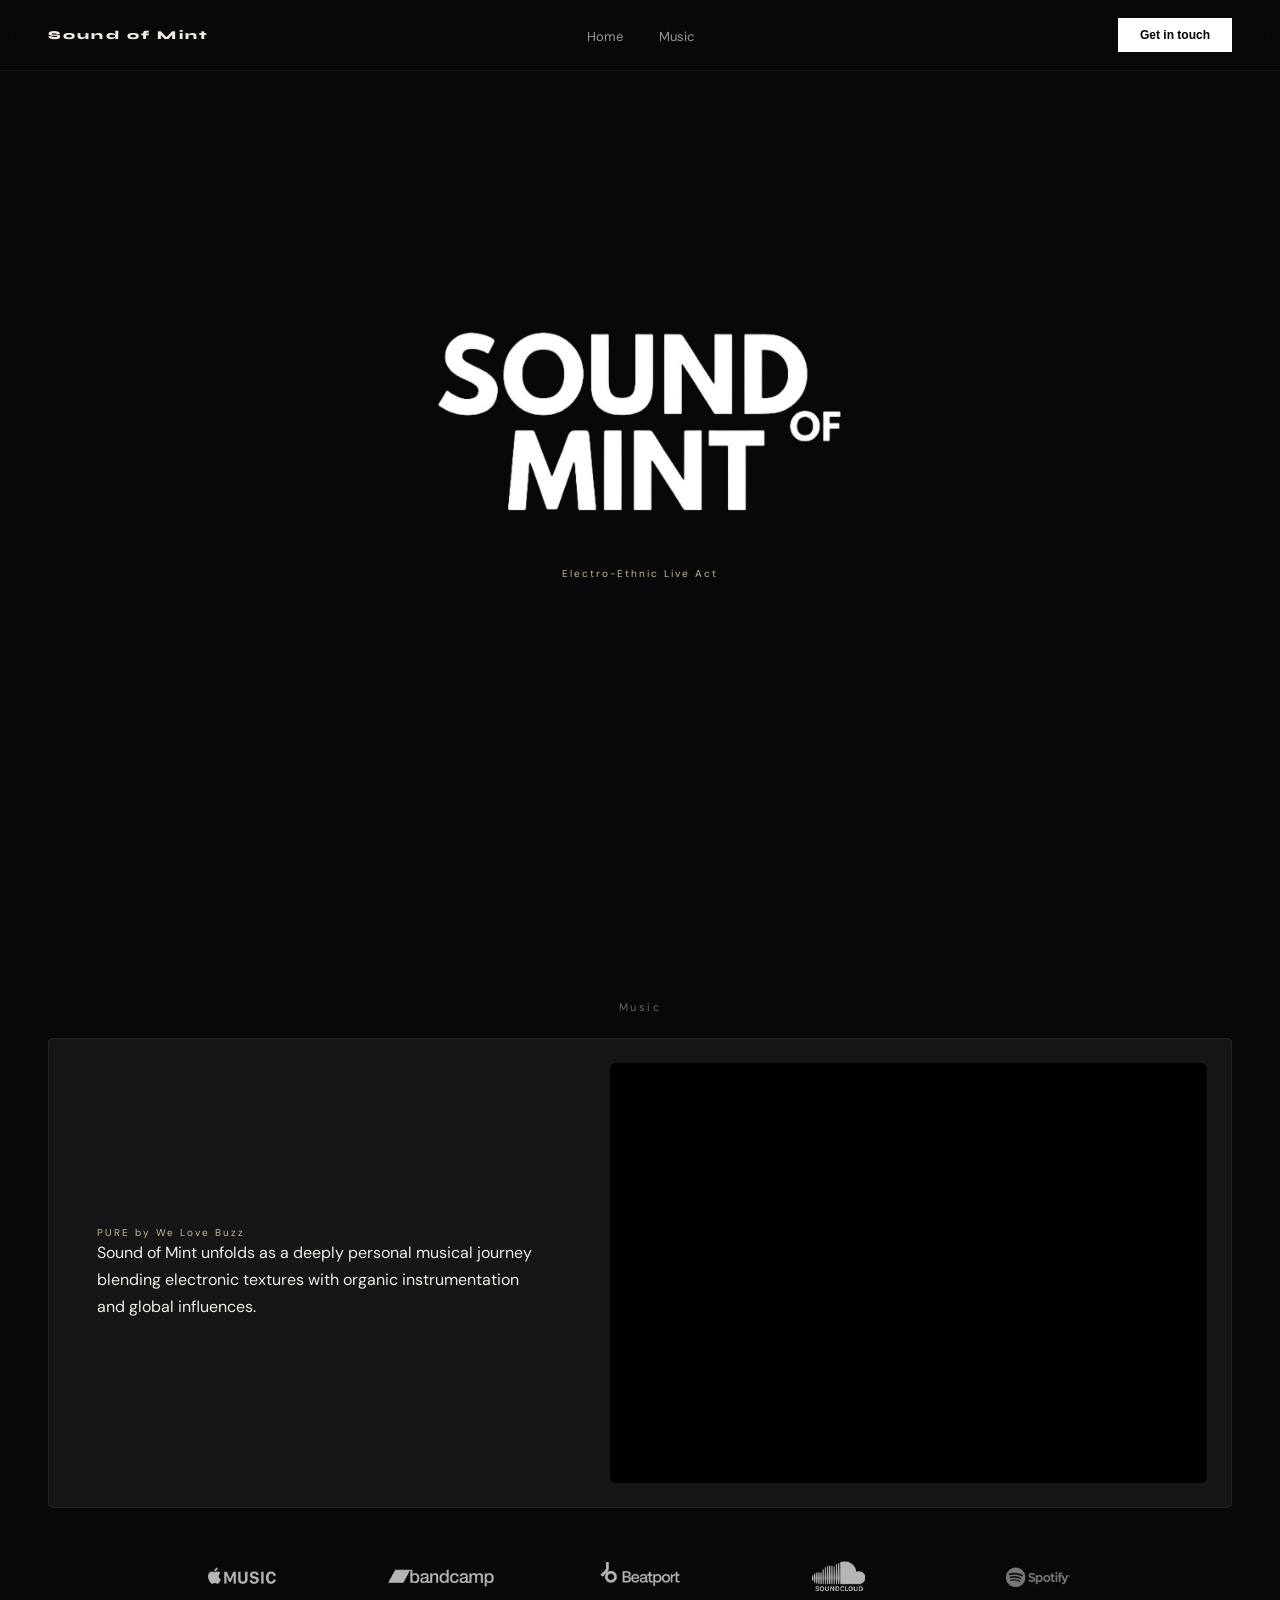
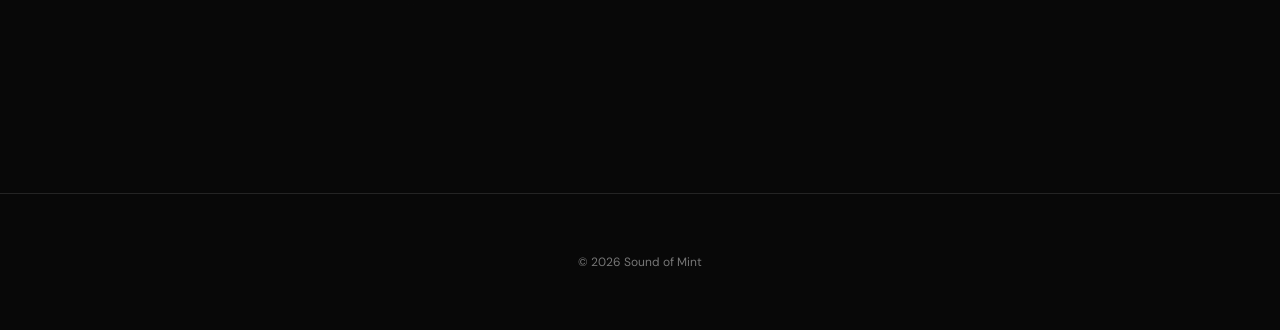
==== commit fcfe7f2e: "Update index.html" ====
--- a/index.html
+++ b/index.html
@@ -1,611 +1,287 @@
 <!DOCTYPE html>
 <html lang="en">
 <head>
-  <meta charset="UTF-8">
-  <meta name="viewport" content="width=device-width, initial-scale=1.0">
-  <title>Sound of Mint - Electro-Ethnic Live Act</title>
-  <link rel="preconnect" href="https://fonts.googleapis.com">
-  <link href="https://fonts.googleapis.com/css2?family=Bebas+Neue&family=Syne:wght@400;600;700;800&family=DM+Sans:wght@300;400;500&display=swap" rel="stylesheet">
-
-  <style>
-    :root {
-      --black: #080808;
-      --dark: #111111;
-      --card: #161616;
-      --border: #242424;
-      --muted: #3a3a3a;
-      --text-dim: #666;
-      --text-mid: #999;
-      --text: #cccccc;
-      --white: #f0ece4;
-      --accent: #c8b89a;
-      --accent2: #a89070;
-    }
-
-    * { margin: 0; padding: 0; box-sizing: border-box; }
-    html { scroll-behavior: smooth; }
-
-    body {
-      background: var(--black);
-      color: var(--text);
-      font-family: 'DM Sans', sans-serif;
-      font-weight: 300;
-      overflow-x: hidden;
-    }
-
-    nav {
-      position: fixed;
-      top: 0;
-      left: 0;
-      right: 0;
-      z-index: 100;
-      display: flex;
-      align-items: center;
-      justify-content: space-between;
-      padding: 18px 48px;
-      backdrop-filter: blur(16px);
-      border-bottom: 1px solid rgba(255,255,255,0.04);
-      background: rgba(8, 8, 8, 0.35);
-    }
-
-    .nav-logo {
-      font-family: 'Syne', sans-serif;
-      font-weight: 800;
-      font-size: 12px;
-      letter-spacing: 0.18em;
-      text-transform: uppercase;
-      color: var(--white);
-    }
-
-    .nav-links {
-      display: flex;
-      gap: 36px;
-      list-style: none;
-      position: absolute;
-      left: 50%;
-      transform: translateX(-50%);
-    }
-
-    .nav-links a {
-      font-family: 'DM Sans', sans-serif;
-      font-size: 13px;
-      color: var(--text-mid);
-      text-decoration: none;
-      letter-spacing: 0.06em;
-      transition: color 0.2s;
-    }
-
-    .nav-links a:hover { color: var(--white); }
-
-    .nav-cta {
-      font-family: 'Syne', sans-serif;
-      font-size: 12px;
-      font-weight: 700;
-      letter-spacing: 0.1em;
-      text-transform: uppercase;
-      color: var(--black);
-      background: var(--white);
-      border: none;
-      padding: 10px 22px;
-      cursor: pointer;
-      transition: background 0.2s, color 0.2s;
-    }
-
-    .nav-cta:hover { background: var(--accent); }
-
-    section { padding: 100px 48px; }
-
-    .hero {
-      min-height: 100vh;
-      display: flex;
-      flex-direction: column;
-      align-items: center;
-      justify-content: center;
-      text-align: center;
-      padding: 120px 24px 80px;
-      position: relative;
-      overflow: hidden;
-    }
-
-    .hero::before {
-      content: '';
-      position: absolute;
-      inset: 0;
-      background: radial-gradient(ellipse 60% 50% at 50% 60%, rgba(200,184,154,0.06) 0%, transparent 70%);
-      pointer-events: none;
-    }
-
-    .hero-logo {
-      display: block;
-      margin: 0 auto 40px auto;
-      max-width: 420px;
-      width: 80%;
-      height: auto;
-    }
-
-    .service-tag {
-      font-family: 'DM Sans', sans-serif;
-      font-size: 10px;
-      letter-spacing: 0.2em;
-      text-transform: uppercase;
-      color: var(--accent);
-      margin-bottom: 14px;
-    }
-
-    .hero-email {
-      font-size: 12px;
-      color: var(--text-dim);
-      letter-spacing: 0.06em;
-      margin-top: 8px;
-    }
-
-    .waveform-wrap {
-      width: 100%;
-      max-width: 700px;
-      margin: 40px auto 0;
-      display: flex;
-      align-items: center;
-      justify-content: center;
-      gap: 4px;
-      height: 80px;
-    }
-
-    .waveform-wrap .bar {
-      width: 4px;
-      border-radius: 2px;
-      background: var(--muted);
-      animation: wavePulse 1.4s ease-in-out infinite;
-      transform-origin: bottom;
-    }
-
-    @keyframes wavePulse {
-      0%, 100% { transform: scaleY(0.3); opacity: 0.4; }
-      50% { transform: scaleY(1); opacity: 1; }
-    }
-
-    .section-label {
-      font-family: 'DM Sans', sans-serif;
-      font-size: 11px;
-      letter-spacing: 0.22em;
-      text-transform: uppercase;
-      color: var(--text-dim);
-      margin-bottom: 24px;
-      display: flex;
-      align-items: center;
-      gap: 12px;
-      padding-left: 14px;
-    }
-
-    .section-label::before {
-      content: "";
-      width: 24px;
-      height: 1px;
-      background: var(--muted);
-    }
-
-    .services-inner {
-      max-width: 1180px;
-      margin: 0 auto;
-    }
-
-    .service-card {
-      display: grid;
-      grid-template-columns: 1fr 1fr;
-      background: var(--card);
-      border: 1px solid var(--border);
-      border-radius: 4px;
-      overflow: hidden;
-      transition: border-color 0.3s;
-      margin-bottom: 16px;
-    }
-
-    .service-card:hover { border-color: var(--accent2); }
-
-    .service-content {
-      padding: 48px 40px;
-      display: flex;
-      flex-direction: column;
-      justify-content: center;
-      max-width: 620px;
-    }
-
-    .service-card p {
-      font-size: 14px;
-      color: var(--white);
-      line-height: 1.75;
-      margin-bottom: 0;
-    }
-
-    .service-image {
-      position: relative;
-      overflow: hidden;
-    }
-
-    .service-image img {
-      width: 100%;
-      height: 100%;
-      object-fit: cover;
-      display: block;
-      filter: grayscale(30%) contrast(1.1);
-      transition: transform 0.5s;
-    }
-
-    .music-feature {
-      grid-template-columns: 1fr 1.2fr;
-      align-items: stretch;
-    }
-
-    .music-video-wrap {
-      display: flex;
-      align-items: stretch;
-      justify-content: center;
-      padding: 24px;
-      min-height: 100%;
-    }
-
-    .video-frame {
-      width: 100%;
-      height: 100%;
-      min-height: 420px;
-      background: #000;
-      border-radius: 6px;
-      overflow: hidden;
-    }
-
-    .video-frame iframe {
-      width: 100%;
-      height: 100%;
-      border: 0;
-      display: block;
-    }
-
-    .logos-row {
-      max-width: 1180px;
-      margin: 28px auto 0;
-      display: flex;
-      justify-content: center;
-      align-items: center;
-      gap: 64px;
-      flex-wrap: wrap;
-      padding: 18px 0 0;
-    }
-
-    .logos-row a {
-      display: flex;
-      align-items: center;
-      justify-content: center;
-      text-decoration: none;
-    }
-
-    .logos-row img.logo-item {
-      height: 56px;
-      width: auto;
-      max-width: 160px;
-      display: block;
-      object-fit: contain;
-      opacity: 0.72;
-      filter: grayscale(100%);
-      transition: opacity 0.25s ease, filter 0.25s ease, transform 0.25s ease;
-    }
-
-    .logos-row img.logo-item:hover {
-      opacity: 1;
-      filter: grayscale(0%);
-      transform: scale(1.06);
-    }
-
-    footer {
-      background: var(--dark);
-      border-top: 1px solid var(--border);
-      padding: 64px 48px 40px;
-    }
-
-    .footer-inner {
-      max-width: 980px;
-      margin: 0 auto;
-      display: grid;
-      grid-template-columns: 1.5fr 1fr 1fr;
-      gap: 48px;
-      margin-bottom: 48px;
-    }
-
-    .footer-col ul {
-      list-style: none;
-      padding-left: 14px;
-    }
-
-    .footer-col ul li {
-      margin-bottom: 12px;
-    }
-
-    .footer-col ul li a {
-      font-size: 13px;
-      color: var(--text-dim);
-      text-decoration: none;
-      transition: color 0.2s;
-    }
-
-    .footer-col ul li a:hover { color: var(--white); }
-
-    .footer-bottom {
-      max-width: 980px;
-      margin: 0 auto;
-      padding-top: 24px;
-      border-top: 1px solid var(--border);
-      display: flex;
-      justify-content: space-between;
-      align-items: center;
-      gap: 12px;
-      flex-wrap: wrap;
-    }
-
-    .footer-bottom p {
-      font-size: 12px;
-      color: var(--muted);
-    }
-
-    .fade-up {
-      opacity: 0;
-      transform: translateY(30px);
-      transition: opacity 0.7s ease, transform 0.7s ease;
-    }
-
-    .fade-up.visible {
-      opacity: 1;
-      transform: translateY(0);
-    }
-
-    .top-light {
-      position: fixed;
-      top: 0;
-      left: 0;
-      width: 100%;
-      height: 400px;
-      pointer-events: none;
-      z-index: 0;
-      overflow: hidden;
-    }
-
-    .top-light::before {
-      content: "";
-      position: absolute;
-      top: -200px;
-      left: 50%;
-      transform: translateX(-50%);
-      width: 1200px;
-      height: 600px;
-      background: radial-gradient(
-        ellipse at center,
-        rgba(255,255,255,0.15) 0%,
-        rgba(255,255,255,0.08) 25%,
-        rgba(255,255,255,0.02) 50%,
-        transparent 70%
-      );
-      filter: blur(40px);
-      animation: shineMove 8s ease-in-out infinite;
-    }
-
-    @keyframes shineMove {
-      0% { transform: translateX(-50%) scale(1); opacity: 0.6; }
-      50% { transform: translateX(-48%) scale(1.05); opacity: 1; }
-      100% { transform: translateX(-52%) scale(1); opacity: 0.6; }
-    }
-
-    @media (max-width: 1024px) {
-      .hero-logo { max-width: 340px; }
-      .logos-row { gap: 42px; }
-      .logos-row img.logo-item {
-        height: 48px;
-        max-width: 145px;
-      }
-    }
-
-    @media (max-width: 900px) {
-      .music-feature {
-        grid-template-columns: 1fr;
-      }
-
-      .music-video-wrap {
-        padding: 0;
-        margin-top: 20px;
-      }
-
-      .video-frame {
-        min-height: 320px;
-        border-radius: 0;
-      }
-
-      .logos-row {
-        gap: 28px;
-        padding-top: 24px;
-      }
-
-      .logos-row img.logo-item {
-        height: 40px;
-        max-width: 130px;
-      }
-    }
-
-    @media (max-width: 768px) {
-      nav { padding: 16px 24px; }
-      .nav-links { display: none; }
-      section { padding: 64px 24px; }
-      .service-card { grid-template-columns: 1fr; }
-      .footer-inner { grid-template-columns: 1fr; }
-      footer { padding: 48px 24px 32px; }
-      .hero-logo { max-width: 260px; width: 85%; }
-      .footer-bottom { justify-content: center; text-align: center; }
-    }
-
-    @media (max-width: 520px) {
-      .logos-row {
-        gap: 22px;
-      }
-
-      .logos-row img.logo-item {
-        height: 34px;
-        max-width: 110px;
-      }
-    }
-  </style>
+<meta charset="UTF-8">
+<meta name="viewport" content="width=device-width, initial-scale=1.0">
+<title>Sound of Mint - Electro-Ethnic Live Act</title>
+
+<link rel="preconnect" href="https://fonts.googleapis.com">
+<link href="https://fonts.googleapis.com/css2?family=Syne:wght@400;600;700;800&family=DM+Sans:wght@300;400;500&display=swap" rel="stylesheet">
+
+<style>
+:root {
+  --black:#080808;
+  --card:#161616;
+  --border:#242424;
+  --text:#cccccc;
+  --white:#f0ece4;
+  --muted:#3a3a3a;
+  --accent:#c8b89a;
+}
+
+*{margin:0;padding:0;box-sizing:border-box;}
+
+body{
+  background:var(--black);
+  color:var(--text);
+  font-family:'DM Sans',sans-serif;
+}
+
+/* NAV */
+
+nav{
+  position:fixed;
+  top:0;left:0;right:0;
+  display:flex;
+  justify-content:space-between;
+  align-items:center;
+  padding:18px 48px;
+  backdrop-filter:blur(12px);
+  border-bottom:1px solid rgba(255,255,255,.05);
+  z-index:100;
+}
+
+.nav-logo{
+  font-family:'Syne';
+  font-weight:800;
+  font-size:12px;
+  letter-spacing:.18em;
+  color:var(--white);
+}
+
+.nav-links{
+  display:flex;
+  gap:36px;
+  list-style:none;
+  position:absolute;
+  left:50%;
+  transform:translateX(-50%);
+}
+
+.nav-links a{
+  color:#999;
+  text-decoration:none;
+  font-size:13px;
+}
+
+.nav-links a:hover{color:white;}
+
+.nav-cta{
+  background:white;
+  color:black;
+  border:none;
+  padding:10px 22px;
+  font-size:12px;
+  font-weight:700;
+  cursor:pointer;
+}
+
+/* HERO */
+
+.hero{
+  min-height:100vh;
+  display:flex;
+  flex-direction:column;
+  align-items:center;
+  justify-content:center;
+  text-align:center;
+  padding:120px 24px;
+}
+
+.hero-logo{
+  max-width:420px;
+  width:80%;
+  margin-bottom:40px;
+}
+
+.service-tag{
+  font-size:10px;
+  letter-spacing:.2em;
+  color:var(--accent);
+}
+
+/* SECTION */
+
+section{padding:100px 48px;}
+
+.section-label{
+  text-align:center;
+  margin-bottom:24px;
+  font-size:11px;
+  letter-spacing:.22em;
+  color:#666;
+}
+
+/* CARD */
+
+.service-card{
+  display:grid;
+  grid-template-columns:1fr 1.2fr;
+  background:var(--card);
+  border:1px solid var(--border);
+  border-radius:4px;
+  overflow:hidden;
+}
+
+.service-content{
+  padding:48px;
+  display:flex;
+  flex-direction:column;
+  justify-content:center;
+  max-width:600px;
+}
+
+.service-content p{
+  line-height:1.7;
+  color:var(--white);
+}
+
+/* VIDEO */
+
+.music-video-wrap{
+  padding:24px;
+  display:flex;
+}
+
+.video-frame{
+  width:100%;
+  height:100%;
+  min-height:420px;
+  background:black;
+  border-radius:6px;
+  overflow:hidden;
+}
+
+.video-frame iframe{
+  width:100%;
+  height:100%;
+  border:0;
+}
+
+/* LOGOS */
+
+.logos-row{
+  max-width:1100px;
+  margin:40px auto 0;
+  display:flex;
+  justify-content:center;
+  align-items:center;
+  gap:64px;
+  flex-wrap:wrap;
+}
+
+.logo-item{
+  height:60px;
+  opacity:.7;
+  filter:grayscale(100%);
+  transition:.3s;
+}
+
+.logo-item:hover{
+  opacity:1;
+  filter:none;
+  transform:scale(1.07);
+}
+
+/* FOOTER */
+
+footer{
+  margin-top:80px;
+  padding:60px;
+  border-top:1px solid var(--border);
+  text-align:center;
+  font-size:12px;
+  color:#777;
+}
+
+/* MOBILE */
+
+@media(max-width:900px){
+
+  section{padding:64px 20px;}
+
+  .service-card{
+    grid-template-columns:1fr;
+  }
+
+  .service-content{
+    padding:32px 20px;
+  }
+
+  .music-video-wrap{
+    padding:0 20px 20px;
+  }
+
+  .video-frame{
+    aspect-ratio:16/9;
+    min-height:auto;
+    border-radius:10px;
+  }
+
+  .logos-row{
+    gap:28px;
+  }
+
+  .logo-item{
+    height:40px;
+  }
+}
+</style>
 </head>
+
 <body>
-  <div class="top-light"></div>
-
-  <nav>
-    <div class="nav-logo">Sound of Mint</div>
-    <ul class="nav-links">
-      <li><a href="#home">Home</a></li>
-      <li><a href="#services">About</a></li>
-      <li><a href="#about">Music</a></li>
-      <li><a href="#contact">Links</a></li>
-    </ul>
-    <a href="mailto:contact@soundofmintmusic.com">
-      <button class="nav-cta">Get in touch</button>
-    </a>
-  </nav>
-
-  <section class="hero" id="home">
-    <img src="logo.png" alt="Sound of Mint Logo" class="hero-logo">
-    <div class="service-tag">Electro-Ethnic Live Act</div>
-    <p class="hero-email">contact@soundofmintmusic.com</p>
-    <div class="waveform-wrap" id="waveform"></div>
-  </section>
-
-  <section class="services" id="services">
-    <div class="services-inner">
-      <div style="text-align:center; margin-bottom:16px;">
-        <div class="section-label" style="justify-content:center">About</div>
-      </div>
-
-      <div class="service-card fade-up">
-        <div class="service-content">
-          <div class="service-tag">Electro-ethnic live act</div>
-          <p>Sound of Mint is an electro-ethnic live act by Fadel Lahlou, blending electronic music with rare acoustic instruments from around the world. His performances fuse global traditions with modern rhythms, creating a mystical and energetic soundscape. Supported by icons like Black Coffee, Blond:ish, and Laurent Garnier, and signed on labels such as Sol Selectas, Get Physical Music, Buddha Bar Records, Madorasindahouse, and Café de Anatolia, Sound of Mint has performed over 1000+ shows worldwide, from France to Morocco, to Angola, Greece, Mexico, and the US.</p>
-        </div>
-        <div class="service-image">
-          <img src="hero.jpg" alt="Sound of Mint live performance">
-        </div>
+
+<nav>
+  <div class="nav-logo">Sound of Mint</div>
+  <ul class="nav-links">
+    <li><a href="#home">Home</a></li>
+    <li><a href="#about">Music</a></li>
+  </ul>
+  <a href="mailto:contact@soundofmintmusic.com">
+    <button class="nav-cta">Get in touch</button>
+  </a>
+</nav>
+
+<section class="hero" id="home">
+  <img src="logo.png" class="hero-logo">
+  <div class="service-tag">Electro-Ethnic Live Act</div>
+</section>
+
+<section id="about">
+  <div class="section-label">Music</div>
+
+  <div class="service-card">
+
+    <div class="service-content">
+      <div class="service-tag">PURE by We Love Buzz</div>
+      <p>
+        Sound of Mint unfolds as a deeply personal musical journey blending electronic textures with organic instrumentation and global influences.
+      </p>
+    </div>
+
+    <div class="music-video-wrap">
+      <div class="video-frame">
+        <iframe src="https://www.youtube.com/embed/8LpdvFeekeY" allowfullscreen></iframe>
       </div>
     </div>
-  </section>
-
-  <section class="services" id="about">
-    <div class="services-inner">
-      <div style="text-align:center; margin-bottom:16px;">
-        <div class="section-label" style="justify-content:center">Music</div>
-      </div>
-
-      <div class="service-card music-feature fade-up">
-        <div class="service-content">
-          <div class="service-tag">PURE by We Love Buzz with Sound of Mint</div>
-          <p>Sound of Mint, the artistic vision of Fadel Lahlou, unfolds as a deeply personal and evolving musical journey, where electronic textures meet organic instrumentation in a space of freedom and emotion. Rooted in improvisation and shaped by influences from North and Sub Saharan Africa, his sound creates an immersive and intimate sonic experience that transcends genres across cultures of the world.<br><br>This performance reflects the essence of his upcoming album WE ARE ONE, set to be released on his newly launched label Tajine Kulture. More than a project, it is a statement of unity, connection, and shared human energy. Through Sound of Mint, Fadel invites listeners into a living dialogue where music becomes a bridge between cultures, moments, and souls.<br><br>Each live performance whether in a festival, club or intimate setting is conceived as a unique encounter, an invitation to feel, to move, and to reconnect, whether in the heart of the city or in unexpected spaces.</p>
-        </div>
-
-        <div class="music-video-wrap">
-          <div class="video-frame">
-            <iframe
-              src="https://www.youtube.com/embed/8LpdvFeekeY"
-              title="Sound of Mint live performance"
-              allow="accelerometer; autoplay; clipboard-write; encrypted-media; gyroscope; picture-in-picture; web-share"
-              allowfullscreen>
-            </iframe>
-          </div>
-        </div>
-      </div>
-    </div>
-
-    <div class="logos-row fade-up">
-      <a href="https://music.apple.com/ke/artist/sound-of-mint/1411194972" target="_blank" rel="noopener noreferrer">
-        <img src="04.png" alt="Apple Music" class="logo-item">
-      </a>
-      <a href="https://soundofmintmusic.bandcamp.com/" target="_blank" rel="noopener noreferrer">
-        <img src="05.png" alt="Bandcamp" class="logo-item">
-      </a>
-      <a href="https://www.beatport.com/artist/sound-of-mint/702845" target="_blank" rel="noopener noreferrer">
-        <img src="01.png" alt="Beatport" class="logo-item">
-      </a>
-      <a href="https://soundcloud.com/soundofmint" target="_blank" rel="noopener noreferrer">
-        <img src="02.png" alt="SoundCloud" class="logo-item">
-      </a>
-      <a href="https://open.spotify.com/artist/1YTxtF8PYrZhWBdqUE9cHz" target="_blank" rel="noopener noreferrer">
-        <img src="03.png" alt="Spotify" class="logo-item">
-      </a>
-    </div>
-  </section>
-
-  <div class="section-label" style="justify-content:center; margin-top: 10px;">Links</div>
-
-  <footer id="contact">
-    <div class="footer-inner">
-      <div class="footer-col">
-        <div class="section-label">Sound Of Mint</div>
-        <ul>
-          <li><a href="#home">Home</a></li>
-          <li><a href="#services">About</a></li>
-          <li><a href="#about">Music</a></li>
-          <li><a href="https://drive.google.com/file/d/1GpApJuXbSdmdc8OFf8siFNw6F5D_HE8t/view?usp=sharing" target="_blank" rel="noopener noreferrer">Press Kit</a></li>
-          <li><a href="https://drive.google.com/file/d/1LZKRAzUgIjfoCQW5UX3ru77fpAxwXwbL/view?usp=sharing" target="_blank" rel="noopener noreferrer">Hospitality &amp; Technical Riders</a></li>
-          <li><a href="https://drive.google.com/drive/folders/1nNVYVnE0pycTL1Z7ijqHSWZgT1RyrKRi?usp=drive_link" target="_blank" rel="noopener noreferrer">Press Photos</a></li>
-          <li><a href="https://linktr.ee/soundofmint" target="_blank" rel="noopener noreferrer">Linktree</a></li>
-        </ul>
-      </div>
-
-      <div class="footer-col">
-        <div class="section-label">Music</div>
-        <ul>
-          <li><a href="https://open.spotify.com/intl-fr/track/17MjOXRybmMvTm58b5TmzV?go=1&sp_cid=df1e1520c1986a78eb1cc0985dfddef9&utm_source=embed_player_p&utm_medium=desktop&nd=1&dlsi=702f5c40b3014b10" target="_blank" rel="noopener noreferrer">Ya Sidi Single</a></li>
-          <li><a href="https://open.spotify.com/intl-fr/album/0NRW2pPUqCVRHHlej2vqKA?go=1&sp_cid=03b7bec1929d04d001e992c3f077e9e5&utm_source=embed_player_p&utm_medium=desktop&nd=1&dlsi=1dd5ed417dfe4791" target="_blank" rel="noopener noreferrer">The Atlas Lion EP</a></li>
-          <li><a href="https://open.spotify.com/artist/1YTxtF8PYrZhWBdqUE9cHz" target="_blank" rel="noopener noreferrer">Spotify</a></li>
-          <li><a href="https://www.youtube.com/c/SoundOfMint" target="_blank" rel="noopener noreferrer">Watch Videos</a></li>
-          <li><a href="https://www.beatport.com/artist/sound-of-mint/702845" target="_blank" rel="noopener noreferrer">Shop on Beatport</a></li>
-          <li><a href="https://soundcloud.com/soundofmint" target="_blank" rel="noopener noreferrer">SoundCloud</a></li>
-          <li><a href="http://soundofmintmusic.bandcamp.com/" target="_blank" rel="noopener noreferrer">Buy Edits &amp; Remixes</a></li>
-        </ul>
-      </div>
-
-      <div class="footer-col">
-        <div class="section-label">Record Label</div>
-        <ul>
-          <li><a href="https://tajinekulture.com" target="_blank" rel="noopener noreferrer">Tajine Kulture</a></li>
-        </ul>
-      </div>
-    </div>
-
-    <div class="footer-bottom">
-      <p>© 2026 Sound of Mint. All rights reserved.</p>
-      <p>Electro-Ethnic Live Act</p>
-      <p>Designed by <a href="https://4thlabs.online" target="_blank" rel="noopener noreferrer" style="color:#c8b89a;">4thlabs</a></p>
-    </div>
-  </footer>
-
-  <script>
-    const wf = document.getElementById('waveform');
-    const heights = [20,35,55,70,85,60,40,90,75,50,30,65,80,45,25,70,90,60,35,55,80,45,65,30,75,50,85,40,20,60,90,70,35,55,80,25,65,45,75,90,50,30,60,85,40,70,55,35,80,65,45,25,90,60,50,75,30,85,40,65];
-
-    heights.forEach((h, i) => {
-      const bar = document.createElement('div');
-      bar.className = 'bar';
-      bar.style.height = h + 'px';
-      bar.style.animationDelay = (i * 0.05) + 's';
-      bar.style.opacity = Math.max(0.2, h / 90);
-      wf.appendChild(bar);
-    });
-
-    const observer = new IntersectionObserver((entries) => {
-      entries.forEach(e => {
-        if (e.isIntersecting) e.target.classList.add('visible');
-      });
-    }, { threshold: 0.15 });
-
-    document.querySelectorAll('.fade-up').forEach(el => observer.observe(el));
-
-    window.addEventListener('scroll', () => {
-      const nav = document.querySelector('nav');
-      nav.style.borderBottomColor = window.scrollY > 50
-        ? 'rgba(255,255,255,0.07)'
-        : 'rgba(255,255,255,0.04)';
-    });
-  </script>
+
+  </div>
+
+  <!-- LOGOS OUTSIDE CARD -->
+
+  <div class="logos-row">
+    <a href="https://music.apple.com"><img src="04.png" class="logo-item"></a>
+    <a href="https://soundofmintmusic.bandcamp.com"><img src="05.png" class="logo-item"></a>
+    <a href="https://beatport.com"><img src="01.png" class="logo-item"></a>
+    <a href="https://soundcloud.com/soundofmint"><img src="02.png" class="logo-item"></a>
+    <a href="https://spotify.com"><img src="03.png" class="logo-item"></a>
+  </div>
+
+</section>
+
+<footer>
+  © 2026 Sound of Mint
+</footer>
+
 </body>
 </html>
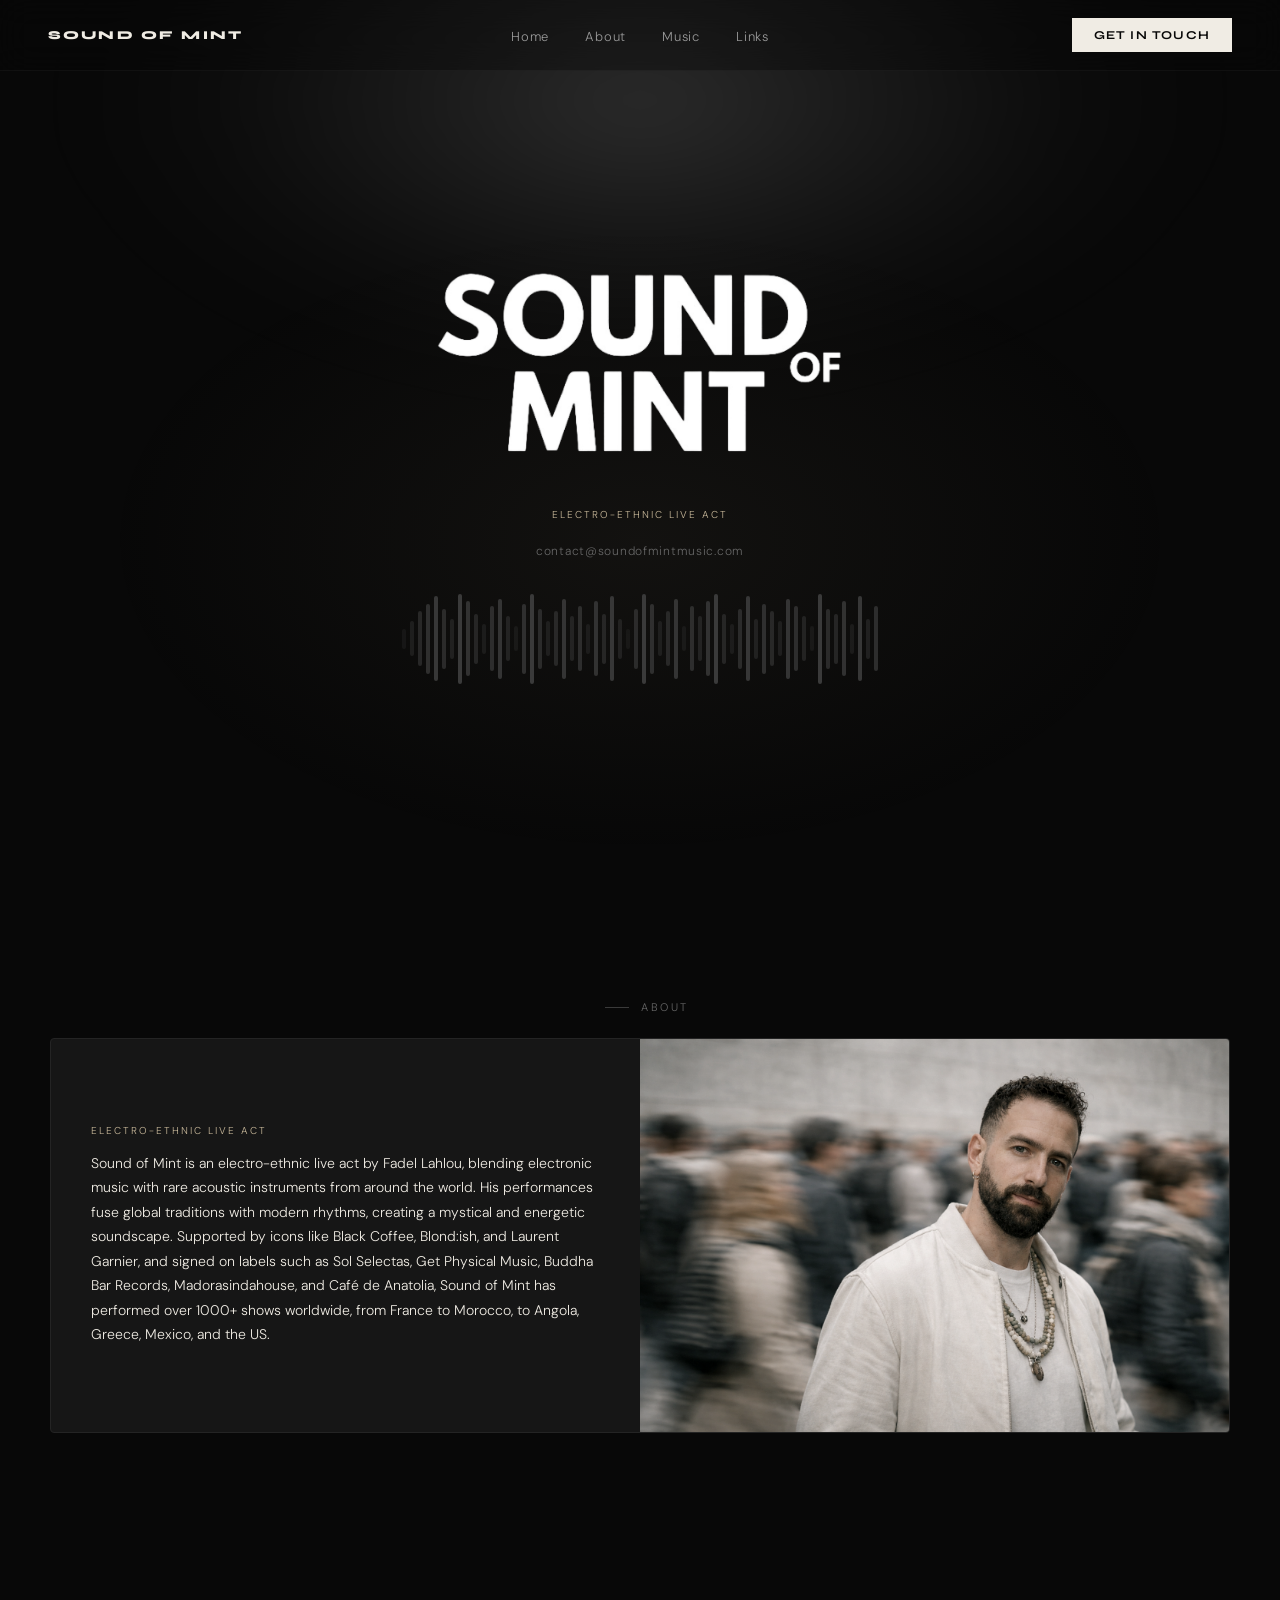
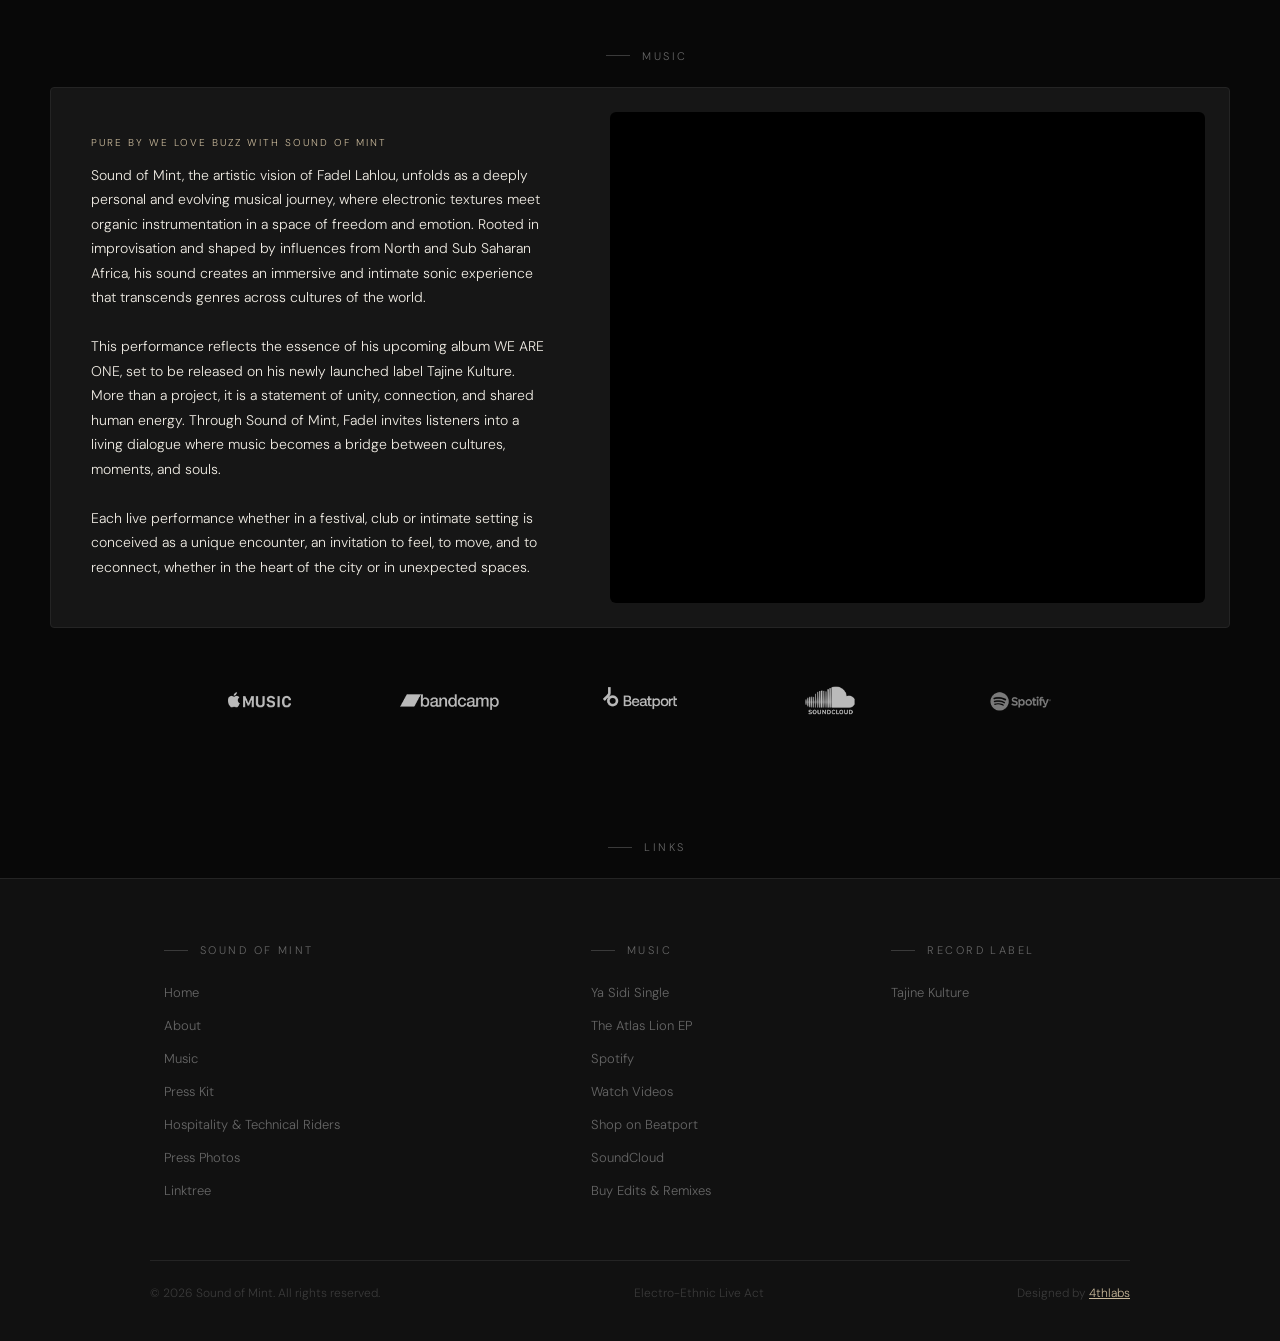
==== commit 076cb870: "Update index.html" ====
--- a/index.html
+++ b/index.html
@@ -1,287 +1,816 @@
 <!DOCTYPE html>
 <html lang="en">
 <head>
-<meta charset="UTF-8">
-<meta name="viewport" content="width=device-width, initial-scale=1.0">
-<title>Sound of Mint - Electro-Ethnic Live Act</title>
-
-<link rel="preconnect" href="https://fonts.googleapis.com">
-<link href="https://fonts.googleapis.com/css2?family=Syne:wght@400;600;700;800&family=DM+Sans:wght@300;400;500&display=swap" rel="stylesheet">
-
-<style>
-:root {
-  --black:#080808;
-  --card:#161616;
-  --border:#242424;
-  --text:#cccccc;
-  --white:#f0ece4;
-  --muted:#3a3a3a;
-  --accent:#c8b89a;
-}
-
-*{margin:0;padding:0;box-sizing:border-box;}
-
-body{
-  background:var(--black);
-  color:var(--text);
-  font-family:'DM Sans',sans-serif;
-}
-
-/* NAV */
-
-nav{
-  position:fixed;
-  top:0;left:0;right:0;
-  display:flex;
-  justify-content:space-between;
-  align-items:center;
-  padding:18px 48px;
-  backdrop-filter:blur(12px);
-  border-bottom:1px solid rgba(255,255,255,.05);
-  z-index:100;
-}
-
-.nav-logo{
-  font-family:'Syne';
-  font-weight:800;
-  font-size:12px;
-  letter-spacing:.18em;
-  color:var(--white);
-}
-
-.nav-links{
-  display:flex;
-  gap:36px;
-  list-style:none;
-  position:absolute;
-  left:50%;
-  transform:translateX(-50%);
-}
-
-.nav-links a{
-  color:#999;
-  text-decoration:none;
-  font-size:13px;
-}
-
-.nav-links a:hover{color:white;}
-
-.nav-cta{
-  background:white;
-  color:black;
-  border:none;
-  padding:10px 22px;
-  font-size:12px;
-  font-weight:700;
-  cursor:pointer;
-}
-
-/* HERO */
-
-.hero{
-  min-height:100vh;
-  display:flex;
-  flex-direction:column;
-  align-items:center;
-  justify-content:center;
-  text-align:center;
-  padding:120px 24px;
-}
-
-.hero-logo{
-  max-width:420px;
-  width:80%;
-  margin-bottom:40px;
-}
-
-.service-tag{
-  font-size:10px;
-  letter-spacing:.2em;
-  color:var(--accent);
-}
-
-/* SECTION */
-
-section{padding:100px 48px;}
-
-.section-label{
-  text-align:center;
-  margin-bottom:24px;
-  font-size:11px;
-  letter-spacing:.22em;
-  color:#666;
-}
-
-/* CARD */
-
-.service-card{
-  display:grid;
-  grid-template-columns:1fr 1.2fr;
-  background:var(--card);
-  border:1px solid var(--border);
-  border-radius:4px;
-  overflow:hidden;
-}
-
-.service-content{
-  padding:48px;
-  display:flex;
-  flex-direction:column;
-  justify-content:center;
-  max-width:600px;
-}
-
-.service-content p{
-  line-height:1.7;
-  color:var(--white);
-}
-
-/* VIDEO */
-
-.music-video-wrap{
-  padding:24px;
-  display:flex;
-}
-
-.video-frame{
-  width:100%;
-  height:100%;
-  min-height:420px;
-  background:black;
-  border-radius:6px;
-  overflow:hidden;
-}
-
-.video-frame iframe{
-  width:100%;
-  height:100%;
-  border:0;
-}
-
-/* LOGOS */
-
-.logos-row{
-  max-width:1100px;
-  margin:40px auto 0;
-  display:flex;
-  justify-content:center;
-  align-items:center;
-  gap:64px;
-  flex-wrap:wrap;
-}
-
-.logo-item{
-  height:60px;
-  opacity:.7;
-  filter:grayscale(100%);
-  transition:.3s;
-}
-
-.logo-item:hover{
-  opacity:1;
-  filter:none;
-  transform:scale(1.07);
-}
-
-/* FOOTER */
-
-footer{
-  margin-top:80px;
-  padding:60px;
-  border-top:1px solid var(--border);
-  text-align:center;
-  font-size:12px;
-  color:#777;
-}
-
-/* MOBILE */
-
-@media(max-width:900px){
-
-  section{padding:64px 20px;}
-
-  .service-card{
-    grid-template-columns:1fr;
-  }
-
-  .service-content{
-    padding:32px 20px;
-  }
-
-  .music-video-wrap{
-    padding:0 20px 20px;
-  }
-
-  .video-frame{
-    aspect-ratio:16/9;
-    min-height:auto;
-    border-radius:10px;
-  }
-
-  .logos-row{
-    gap:28px;
-  }
-
-  .logo-item{
-    height:40px;
-  }
-}
-</style>
+  <meta charset="UTF-8">
+  <meta name="viewport" content="width=device-width, initial-scale=1.0">
+  <title>Sound of Mint - Electro-Ethnic Live Act</title>
+  <link rel="preconnect" href="https://fonts.googleapis.com">
+  <link href="https://fonts.googleapis.com/css2?family=Bebas+Neue&family=Syne:wght@400;600;700;800&family=DM+Sans:wght@300;400;500&display=swap" rel="stylesheet">
+
+  <style>
+    :root {
+      --black: #080808;
+      --dark: #111111;
+      --card: #161616;
+      --border: #242424;
+      --muted: #3a3a3a;
+      --text-dim: #666;
+      --text-mid: #999;
+      --text: #cccccc;
+      --white: #f0ece4;
+      --accent: #c8b89a;
+      --accent2: #a89070;
+    }
+
+    * { margin: 0; padding: 0; box-sizing: border-box; }
+    html { scroll-behavior: smooth; }
+
+    body {
+      background: var(--black);
+      color: var(--text);
+      font-family: 'DM Sans', sans-serif;
+      font-weight: 300;
+      overflow-x: hidden;
+    }
+
+    .top-light {
+      position: fixed;
+      top: 0;
+      left: 0;
+      width: 100%;
+      height: 400px;
+      pointer-events: none;
+      z-index: 0;
+      overflow: hidden;
+    }
+
+    .top-light::before {
+      content: "";
+      position: absolute;
+      top: -200px;
+      left: 50%;
+      transform: translateX(-50%);
+      width: 1200px;
+      height: 600px;
+      background: radial-gradient(
+        ellipse at center,
+        rgba(255,255,255,0.15) 0%,
+        rgba(255,255,255,0.08) 25%,
+        rgba(255,255,255,0.02) 50%,
+        transparent 70%
+      );
+      filter: blur(40px);
+      animation: shineMove 8s ease-in-out infinite;
+    }
+
+    @keyframes shineMove {
+      0% { transform: translateX(-50%) scale(1); opacity: 0.6; }
+      50% { transform: translateX(-48%) scale(1.05); opacity: 1; }
+      100% { transform: translateX(-52%) scale(1); opacity: 0.6; }
+    }
+
+    nav {
+      position: fixed;
+      top: 0;
+      left: 0;
+      right: 0;
+      z-index: 1000;
+      display: flex;
+      align-items: center;
+      justify-content: space-between;
+      padding: 18px 48px;
+      backdrop-filter: blur(16px);
+      border-bottom: 1px solid rgba(255,255,255,0.04);
+      background: rgba(8, 8, 8, 0.35);
+    }
+
+    .nav-logo {
+      font-family: 'Syne', sans-serif;
+      font-weight: 800;
+      font-size: 12px;
+      letter-spacing: 0.18em;
+      text-transform: uppercase;
+      color: var(--white);
+      text-decoration: none;
+      white-space: nowrap;
+    }
+
+    .nav-links {
+      display: flex;
+      gap: 36px;
+      list-style: none;
+      position: absolute;
+      left: 50%;
+      transform: translateX(-50%);
+    }
+
+    .nav-links a {
+      font-family: 'DM Sans', sans-serif;
+      font-size: 13px;
+      color: var(--text-mid);
+      text-decoration: none;
+      letter-spacing: 0.06em;
+      transition: color 0.2s;
+    }
+
+    .nav-links a:hover { color: var(--white); }
+
+    .nav-actions {
+      display: flex;
+      align-items: center;
+      gap: 14px;
+    }
+
+    .nav-cta {
+      font-family: 'Syne', sans-serif;
+      font-size: 12px;
+      font-weight: 700;
+      letter-spacing: 0.1em;
+      text-transform: uppercase;
+      color: var(--black);
+      background: var(--white);
+      border: none;
+      padding: 10px 22px;
+      cursor: pointer;
+      transition: background 0.2s, color 0.2s;
+    }
+
+    .nav-cta:hover { background: var(--accent); }
+
+    .menu-toggle {
+      display: none;
+      width: 42px;
+      height: 42px;
+      border: 1px solid var(--border);
+      background: rgba(255,255,255,0.03);
+      color: var(--white);
+      cursor: pointer;
+      align-items: center;
+      justify-content: center;
+      padding: 0;
+    }
+
+    .menu-toggle span,
+    .menu-toggle::before,
+    .menu-toggle::after {
+      content: "";
+      display: block;
+      width: 18px;
+      height: 1.5px;
+      background: var(--white);
+      transition: transform 0.25s ease, opacity 0.25s ease;
+      position: absolute;
+    }
+
+    .menu-toggle span { transform: translateY(0); }
+    .menu-toggle::before { transform: translateY(-6px); }
+    .menu-toggle::after { transform: translateY(6px); }
+
+    .menu-toggle.active span { opacity: 0; }
+    .menu-toggle.active::before { transform: rotate(45deg); }
+    .menu-toggle.active::after { transform: rotate(-45deg); }
+
+    .mobile-menu {
+      display: none;
+      position: fixed;
+      top: 79px;
+      left: 16px;
+      right: 16px;
+      z-index: 999;
+      background: rgba(17, 17, 17, 0.98);
+      border: 1px solid var(--border);
+      padding: 18px;
+    }
+
+    .mobile-menu.open { display: block; }
+
+    .mobile-menu a {
+      display: block;
+      color: var(--white);
+      text-decoration: none;
+      font-size: 14px;
+      padding: 14px 4px;
+      border-bottom: 1px solid rgba(255,255,255,0.06);
+    }
+
+    .mobile-menu a:last-child { border-bottom: none; }
+
+    section {
+      position: relative;
+      z-index: 1;
+      padding: 100px 48px;
+    }
+
+    .hero {
+      min-height: 100vh;
+      display: flex;
+      flex-direction: column;
+      align-items: center;
+      justify-content: center;
+      text-align: center;
+      padding: 120px 24px 80px;
+      position: relative;
+      overflow: hidden;
+    }
+
+    .hero::before {
+      content: '';
+      position: absolute;
+      inset: 0;
+      background: radial-gradient(ellipse 60% 50% at 50% 60%, rgba(200,184,154,0.06) 0%, transparent 70%);
+      pointer-events: none;
+    }
+
+    .hero-logo {
+      display: block;
+      margin: 0 auto 40px auto;
+      max-width: 420px;
+      width: 80%;
+      height: auto;
+      position: relative;
+      z-index: 1;
+    }
+
+    .service-tag {
+      font-family: 'DM Sans', sans-serif;
+      font-size: 10px;
+      letter-spacing: 0.2em;
+      text-transform: uppercase;
+      color: var(--accent);
+      margin-bottom: 14px;
+      position: relative;
+      z-index: 1;
+    }
+
+    .hero-email {
+      font-size: 12px;
+      color: var(--text-dim);
+      letter-spacing: 0.06em;
+      margin-top: 8px;
+      position: relative;
+      z-index: 1;
+    }
+
+    .waveform-wrap {
+      width: 100%;
+      max-width: 700px;
+      margin: 40px auto 0;
+      display: flex;
+      align-items: center;
+      justify-content: center;
+      gap: 4px;
+      height: 80px;
+      position: relative;
+      z-index: 1;
+    }
+
+    .waveform-wrap .bar {
+      width: 4px;
+      border-radius: 2px;
+      background: var(--muted);
+      animation: wavePulse 1.4s ease-in-out infinite;
+      transform-origin: bottom;
+    }
+
+    @keyframes wavePulse {
+      0%, 100% { transform: scaleY(0.3); opacity: 0.4; }
+      50% { transform: scaleY(1); opacity: 1; }
+    }
+
+    .section-label {
+      font-family: 'DM Sans', sans-serif;
+      font-size: 11px;
+      letter-spacing: 0.22em;
+      text-transform: uppercase;
+      color: var(--text-dim);
+      margin-bottom: 24px;
+      display: flex;
+      align-items: center;
+      gap: 12px;
+      padding-left: 14px;
+    }
+
+    .section-label::before {
+      content: "";
+      width: 24px;
+      height: 1px;
+      background: var(--muted);
+    }
+
+    .services-inner {
+      max-width: 1180px;
+      margin: 0 auto;
+    }
+
+    .service-card {
+      display: grid;
+      grid-template-columns: 1fr 1fr;
+      background: var(--card);
+      border: 1px solid var(--border);
+      border-radius: 4px;
+      overflow: hidden;
+      transition: border-color 0.3s;
+      margin-bottom: 16px;
+    }
+
+    .service-card:hover { border-color: var(--accent2); }
+
+    .service-content {
+      padding: 48px 40px;
+      display: flex;
+      flex-direction: column;
+      justify-content: center;
+      max-width: 620px;
+    }
+
+    .service-card p {
+      font-size: 14px;
+      color: var(--white);
+      line-height: 1.75;
+      margin-bottom: 0;
+    }
+
+    .service-image {
+      position: relative;
+      overflow: hidden;
+    }
+
+    .service-image img {
+      width: 100%;
+      height: 100%;
+      object-fit: cover;
+      display: block;
+      filter: grayscale(30%) contrast(1.1);
+      transition: transform 0.5s;
+    }
+
+    .music-feature {
+      grid-template-columns: 1fr 1.2fr;
+      align-items: stretch;
+    }
+
+    .music-video-wrap {
+      display: flex;
+      align-items: stretch;
+      justify-content: center;
+      padding: 24px;
+      min-height: 100%;
+    }
+
+    .video-frame {
+      width: 100%;
+      height: 100%;
+      min-height: 420px;
+      background: #000;
+      border-radius: 6px;
+      overflow: hidden;
+    }
+
+    .video-frame iframe {
+      width: 100%;
+      height: 100%;
+      border: 0;
+      display: block;
+    }
+
+    .logos-row {
+      max-width: 1180px;
+      margin: 28px auto 0;
+      display: flex;
+      justify-content: center;
+      align-items: center;
+      gap: 64px;
+      flex-wrap: wrap;
+      padding: 18px 0 0;
+    }
+
+    .logos-row a {
+      display: flex;
+      align-items: center;
+      justify-content: center;
+      text-decoration: none;
+    }
+
+    .logos-row img.logo-item {
+      height: 56px;
+      width: auto;
+      max-width: 160px;
+      display: block;
+      object-fit: contain;
+      opacity: 0.72;
+      filter: grayscale(100%);
+      transition: opacity 0.25s ease, filter 0.25s ease, transform 0.25s ease;
+    }
+
+    .logos-row img.logo-item:hover {
+      opacity: 1;
+      filter: grayscale(0%);
+      transform: scale(1.06);
+    }
+
+    footer {
+      position: relative;
+      z-index: 1;
+      background: var(--dark);
+      border-top: 1px solid var(--border);
+      padding: 64px 48px 40px;
+    }
+
+    .footer-inner {
+      max-width: 980px;
+      margin: 0 auto;
+      display: grid;
+      grid-template-columns: 1.5fr 1fr 1fr;
+      gap: 48px;
+      margin-bottom: 48px;
+    }
+
+    .footer-col ul {
+      list-style: none;
+      padding-left: 14px;
+    }
+
+    .footer-col ul li {
+      margin-bottom: 12px;
+    }
+
+    .footer-col ul li a {
+      font-size: 13px;
+      color: var(--text-dim);
+      text-decoration: none;
+      transition: color 0.2s;
+    }
+
+    .footer-col ul li a:hover { color: var(--white); }
+
+    .footer-bottom {
+      max-width: 980px;
+      margin: 0 auto;
+      padding-top: 24px;
+      border-top: 1px solid var(--border);
+      display: flex;
+      justify-content: space-between;
+      align-items: center;
+      gap: 12px;
+      flex-wrap: wrap;
+    }
+
+    .footer-bottom p {
+      font-size: 12px;
+      color: var(--muted);
+    }
+
+    .fade-up {
+      opacity: 0;
+      transform: translateY(30px);
+      transition: opacity 0.7s ease, transform 0.7s ease;
+    }
+
+    .fade-up.visible {
+      opacity: 1;
+      transform: translateY(0);
+    }
+
+    @media (max-width: 1024px) {
+      nav { padding: 18px 24px; }
+
+      .nav-links {
+        gap: 26px;
+      }
+
+      .hero-logo { max-width: 340px; }
+
+      .logos-row { gap: 42px; }
+
+      .logos-row img.logo-item {
+        height: 48px;
+        max-width: 145px;
+      }
+    }
+
+    @media (max-width: 900px) {
+      .nav-links {
+        display: none;
+      }
+
+      .menu-toggle {
+        display: inline-flex;
+        position: relative;
+      }
+
+      .service-card,
+      .music-feature {
+        grid-template-columns: 1fr;
+      }
+
+      .service-content {
+        max-width: 100%;
+        padding: 32px 24px 20px;
+      }
+
+      .music-video-wrap {
+        padding: 0 24px 24px;
+        margin-top: 0;
+      }
+
+      .video-frame {
+        width: 100%;
+        min-height: auto;
+        aspect-ratio: 16 / 9;
+        border-radius: 10px;
+        overflow: hidden;
+      }
+
+      .video-frame iframe {
+        width: 100%;
+        height: 100%;
+        display: block;
+      }
+
+      .logos-row {
+        gap: 28px;
+        padding-top: 24px;
+      }
+
+      .logos-row img.logo-item {
+        height: 40px;
+        max-width: 130px;
+      }
+
+      .footer-inner {
+        grid-template-columns: 1fr;
+        gap: 28px;
+      }
+
+      .footer-bottom {
+        justify-content: center;
+        text-align: center;
+      }
+    }
+
+    @media (max-width: 768px) {
+      nav {
+        padding: 16px 20px;
+      }
+
+      section {
+        padding: 64px 20px;
+      }
+
+      footer {
+        padding: 48px 20px 32px;
+      }
+
+      .hero {
+        min-height: auto;
+        padding: 140px 20px 90px;
+      }
+
+      .hero-logo {
+        max-width: 260px;
+        width: 85%;
+      }
+
+      .nav-logo {
+        max-width: 150px;
+        overflow: hidden;
+        text-overflow: ellipsis;
+      }
+
+      .nav-cta {
+        padding: 10px 16px;
+        font-size: 11px;
+      }
+
+      .waveform-wrap {
+        height: 64px;
+        gap: 3px;
+      }
+
+      .waveform-wrap .bar {
+        width: 3px;
+      }
+    }
+
+    @media (max-width: 520px) {
+      .service-content {
+        padding: 28px 20px 18px;
+      }
+
+      .music-video-wrap {
+        padding: 0 20px 20px;
+      }
+
+      .video-frame {
+        border-radius: 8px;
+      }
+
+      .logos-row {
+        gap: 22px;
+      }
+
+      .logos-row img.logo-item {
+        height: 34px;
+        max-width: 110px;
+      }
+
+      .hero-email {
+        font-size: 11px;
+      }
+
+      .nav-logo {
+        font-size: 10px;
+        letter-spacing: 0.14em;
+      }
+    }
+  </style>
 </head>
-
 <body>
-
-<nav>
-  <div class="nav-logo">Sound of Mint</div>
-  <ul class="nav-links">
-    <li><a href="#home">Home</a></li>
-    <li><a href="#about">Music</a></li>
-  </ul>
-  <a href="mailto:contact@soundofmintmusic.com">
-    <button class="nav-cta">Get in touch</button>
-  </a>
-</nav>
-
-<section class="hero" id="home">
-  <img src="logo.png" class="hero-logo">
-  <div class="service-tag">Electro-Ethnic Live Act</div>
-</section>
-
-<section id="about">
-  <div class="section-label">Music</div>
-
-  <div class="service-card">
-
-    <div class="service-content">
-      <div class="service-tag">PURE by We Love Buzz</div>
-      <p>
-        Sound of Mint unfolds as a deeply personal musical journey blending electronic textures with organic instrumentation and global influences.
-      </p>
+  <div class="top-light"></div>
+
+  <nav>
+    <a href="#home" class="nav-logo">Sound of Mint</a>
+
+    <ul class="nav-links">
+      <li><a href="#home">Home</a></li>
+      <li><a href="#services">About</a></li>
+      <li><a href="#about">Music</a></li>
+      <li><a href="#contact">Links</a></li>
+    </ul>
+
+    <div class="nav-actions">
+      <a href="mailto:contact@soundofmintmusic.com">
+        <button class="nav-cta">Get in touch</button>
+      </a>
+      <button class="menu-toggle" id="menuToggle" aria-label="Open menu">
+        <span></span>
+      </button>
     </div>
-
-    <div class="music-video-wrap">
-      <div class="video-frame">
-        <iframe src="https://www.youtube.com/embed/8LpdvFeekeY" allowfullscreen></iframe>
+  </nav>
+
+  <div class="mobile-menu" id="mobileMenu">
+    <a href="#home">Home</a>
+    <a href="#services">About</a>
+    <a href="#about">Music</a>
+    <a href="#contact">Links</a>
+  </div>
+
+  <section class="hero" id="home">
+    <img src="logo.png" alt="Sound of Mint Logo" class="hero-logo">
+    <div class="service-tag">Electro-Ethnic Live Act</div>
+    <p class="hero-email">contact@soundofmintmusic.com</p>
+    <div class="waveform-wrap" id="waveform"></div>
+  </section>
+
+  <section class="services" id="services">
+    <div class="services-inner">
+      <div style="text-align:center; margin-bottom:16px;">
+        <div class="section-label" style="justify-content:center">About</div>
+      </div>
+
+      <div class="service-card fade-up">
+        <div class="service-content">
+          <div class="service-tag">Electro-ethnic live act</div>
+          <p>Sound of Mint is an electro-ethnic live act by Fadel Lahlou, blending electronic music with rare acoustic instruments from around the world. His performances fuse global traditions with modern rhythms, creating a mystical and energetic soundscape. Supported by icons like Black Coffee, Blond:ish, and Laurent Garnier, and signed on labels such as Sol Selectas, Get Physical Music, Buddha Bar Records, Madorasindahouse, and Café de Anatolia, Sound of Mint has performed over 1000+ shows worldwide, from France to Morocco, to Angola, Greece, Mexico, and the US.</p>
+        </div>
+        <div class="service-image">
+          <img src="hero.jpg" alt="Sound of Mint live performance">
+        </div>
       </div>
     </div>
-
-  </div>
-
-  <!-- LOGOS OUTSIDE CARD -->
-
-  <div class="logos-row">
-    <a href="https://music.apple.com"><img src="04.png" class="logo-item"></a>
-    <a href="https://soundofmintmusic.bandcamp.com"><img src="05.png" class="logo-item"></a>
-    <a href="https://beatport.com"><img src="01.png" class="logo-item"></a>
-    <a href="https://soundcloud.com/soundofmint"><img src="02.png" class="logo-item"></a>
-    <a href="https://spotify.com"><img src="03.png" class="logo-item"></a>
-  </div>
-
-</section>
-
-<footer>
-  © 2026 Sound of Mint
-</footer>
-
+  </section>
+
+  <section class="services" id="about">
+    <div class="services-inner">
+      <div style="text-align:center; margin-bottom:16px;">
+        <div class="section-label" style="justify-content:center">Music</div>
+      </div>
+
+      <div class="service-card music-feature fade-up">
+        <div class="service-content">
+          <div class="service-tag">PURE by We Love Buzz with Sound of Mint</div>
+          <p>Sound of Mint, the artistic vision of Fadel Lahlou, unfolds as a deeply personal and evolving musical journey, where electronic textures meet organic instrumentation in a space of freedom and emotion. Rooted in improvisation and shaped by influences from North and Sub Saharan Africa, his sound creates an immersive and intimate sonic experience that transcends genres across cultures of the world.<br><br>This performance reflects the essence of his upcoming album WE ARE ONE, set to be released on his newly launched label Tajine Kulture. More than a project, it is a statement of unity, connection, and shared human energy. Through Sound of Mint, Fadel invites listeners into a living dialogue where music becomes a bridge between cultures, moments, and souls.<br><br>Each live performance whether in a festival, club or intimate setting is conceived as a unique encounter, an invitation to feel, to move, and to reconnect, whether in the heart of the city or in unexpected spaces.</p>
+        </div>
+
+        <div class="music-video-wrap">
+          <div class="video-frame">
+            <iframe
+              src="https://www.youtube.com/embed/8LpdvFeekeY"
+              title="Sound of Mint live performance"
+              allow="accelerometer; autoplay; clipboard-write; encrypted-media; gyroscope; picture-in-picture; web-share"
+              allowfullscreen>
+            </iframe>
+          </div>
+        </div>
+      </div>
+    </div>
+
+    <div class="logos-row fade-up">
+      <a href="https://music.apple.com/ke/artist/sound-of-mint/1411194972" target="_blank" rel="noopener noreferrer">
+        <img src="04.png" alt="Apple Music" class="logo-item">
+      </a>
+      <a href="https://soundofmintmusic.bandcamp.com/" target="_blank" rel="noopener noreferrer">
+        <img src="05.png" alt="Bandcamp" class="logo-item">
+      </a>
+      <a href="https://www.beatport.com/artist/sound-of-mint/702845" target="_blank" rel="noopener noreferrer">
+        <img src="01.png" alt="Beatport" class="logo-item">
+      </a>
+      <a href="https://soundcloud.com/soundofmint" target="_blank" rel="noopener noreferrer">
+        <img src="02.png" alt="SoundCloud" class="logo-item">
+      </a>
+      <a href="https://open.spotify.com/artist/1YTxtF8PYrZhWBdqUE9cHz" target="_blank" rel="noopener noreferrer">
+        <img src="03.png" alt="Spotify" class="logo-item">
+      </a>
+    </div>
+  </section>
+
+  <div class="section-label" style="justify-content:center; margin-top: 10px;">Links</div>
+
+  <footer id="contact">
+    <div class="footer-inner">
+      <div class="footer-col">
+        <div class="section-label">Sound Of Mint</div>
+        <ul>
+          <li><a href="#home">Home</a></li>
+          <li><a href="#services">About</a></li>
+          <li><a href="#about">Music</a></li>
+          <li><a href="https://drive.google.com/file/d/1GpApJuXbSdmdc8OFf8siFNw6F5D_HE8t/view?usp=sharing" target="_blank" rel="noopener noreferrer">Press Kit</a></li>
+          <li><a href="https://drive.google.com/file/d/1LZKRAzUgIjfoCQW5UX3ru77fpAxwXwbL/view?usp=sharing" target="_blank" rel="noopener noreferrer">Hospitality &amp; Technical Riders</a></li>
+          <li><a href="https://drive.google.com/drive/folders/1nNVYVnE0pycTL1Z7ijqHSWZgT1RyrKRi?usp=drive_link" target="_blank" rel="noopener noreferrer">Press Photos</a></li>
+          <li><a href="https://linktr.ee/soundofmint" target="_blank" rel="noopener noreferrer">Linktree</a></li>
+        </ul>
+      </div>
+
+      <div class="footer-col">
+        <div class="section-label">Music</div>
+        <ul>
+          <li><a href="https://open.spotify.com/intl-fr/track/17MjOXRybmMvTm58b5TmzV?go=1&sp_cid=df1e1520c1986a78eb1cc0985dfddef9&utm_source=embed_player_p&utm_medium=desktop&nd=1&dlsi=702f5c40b3014b10" target="_blank" rel="noopener noreferrer">Ya Sidi Single</a></li>
+          <li><a href="https://open.spotify.com/intl-fr/album/0NRW2pPUqCVRHHlej2vqKA?go=1&sp_cid=03b7bec1929d04d001e992c3f077e9e5&utm_source=embed_player_p&utm_medium=desktop&nd=1&dlsi=1dd5ed417dfe4791" target="_blank" rel="noopener noreferrer">The Atlas Lion EP</a></li>
+          <li><a href="https://open.spotify.com/artist/1YTxtF8PYrZhWBdqUE9cHz" target="_blank" rel="noopener noreferrer">Spotify</a></li>
+          <li><a href="https://www.youtube.com/c/SoundOfMint" target="_blank" rel="noopener noreferrer">Watch Videos</a></li>
+          <li><a href="https://www.beatport.com/artist/sound-of-mint/702845" target="_blank" rel="noopener noreferrer">Shop on Beatport</a></li>
+          <li><a href="https://soundcloud.com/soundofmint" target="_blank" rel="noopener noreferrer">SoundCloud</a></li>
+          <li><a href="http://soundofmintmusic.bandcamp.com/" target="_blank" rel="noopener noreferrer">Buy Edits &amp; Remixes</a></li>
+        </ul>
+      </div>
+
+      <div class="footer-col">
+        <div class="section-label">Record Label</div>
+        <ul>
+          <li><a href="https://tajinekulture.com" target="_blank" rel="noopener noreferrer">Tajine Kulture</a></li>
+        </ul>
+      </div>
+    </div>
+
+    <div class="footer-bottom">
+      <p>© 2026 Sound of Mint. All rights reserved.</p>
+      <p>Electro-Ethnic Live Act</p>
+      <p>Designed by <a href="https://4thlabs.online" target="_blank" rel="noopener noreferrer" style="color:#c8b89a;">4thlabs</a></p>
+    </div>
+  </footer>
+
+  <script>
+    const wf = document.getElementById('waveform');
+    const heights = [20,35,55,70,85,60,40,90,75,50,30,65,80,45,25,70,90,60,35,55,80,45,65,30,75,50,85,40,20,60,90,70,35,55,80,25,65,45,75,90,50,30,60,85,40,70,55,35,80,65,45,25,90,60,50,75,30,85,40,65];
+
+    heights.forEach((h, i) => {
+      const bar = document.createElement('div');
+      bar.className = 'bar';
+      bar.style.height = h + 'px';
+      bar.style.animationDelay = (i * 0.05) + 's';
+      bar.style.opacity = Math.max(0.2, h / 90);
+      wf.appendChild(bar);
+    });
+
+    const observer = new IntersectionObserver((entries) => {
+      entries.forEach(e => {
+        if (e.isIntersecting) e.target.classList.add('visible');
+      });
+    }, { threshold: 0.15 });
+
+    document.querySelectorAll('.fade-up').forEach(el => observer.observe(el));
+
+    window.addEventListener('scroll', () => {
+      const nav = document.querySelector('nav');
+      nav.style.borderBottomColor = window.scrollY > 50
+        ? 'rgba(255,255,255,0.07)'
+        : 'rgba(255,255,255,0.04)';
+    });
+
+    const menuToggle = document.getElementById('menuToggle');
+    const mobileMenu = document.getElementById('mobileMenu');
+
+    menuToggle.addEventListener('click', () => {
+      menuToggle.classList.toggle('active');
+      mobileMenu.classList.toggle('open');
+    });
+
+    document.querySelectorAll('.mobile-menu a').forEach(link => {
+      link.addEventListener('click', () => {
+        menuToggle.classList.remove('active');
+        mobileMenu.classList.remove('open');
+      });
+    });
+  </script>
 </body>
 </html>
